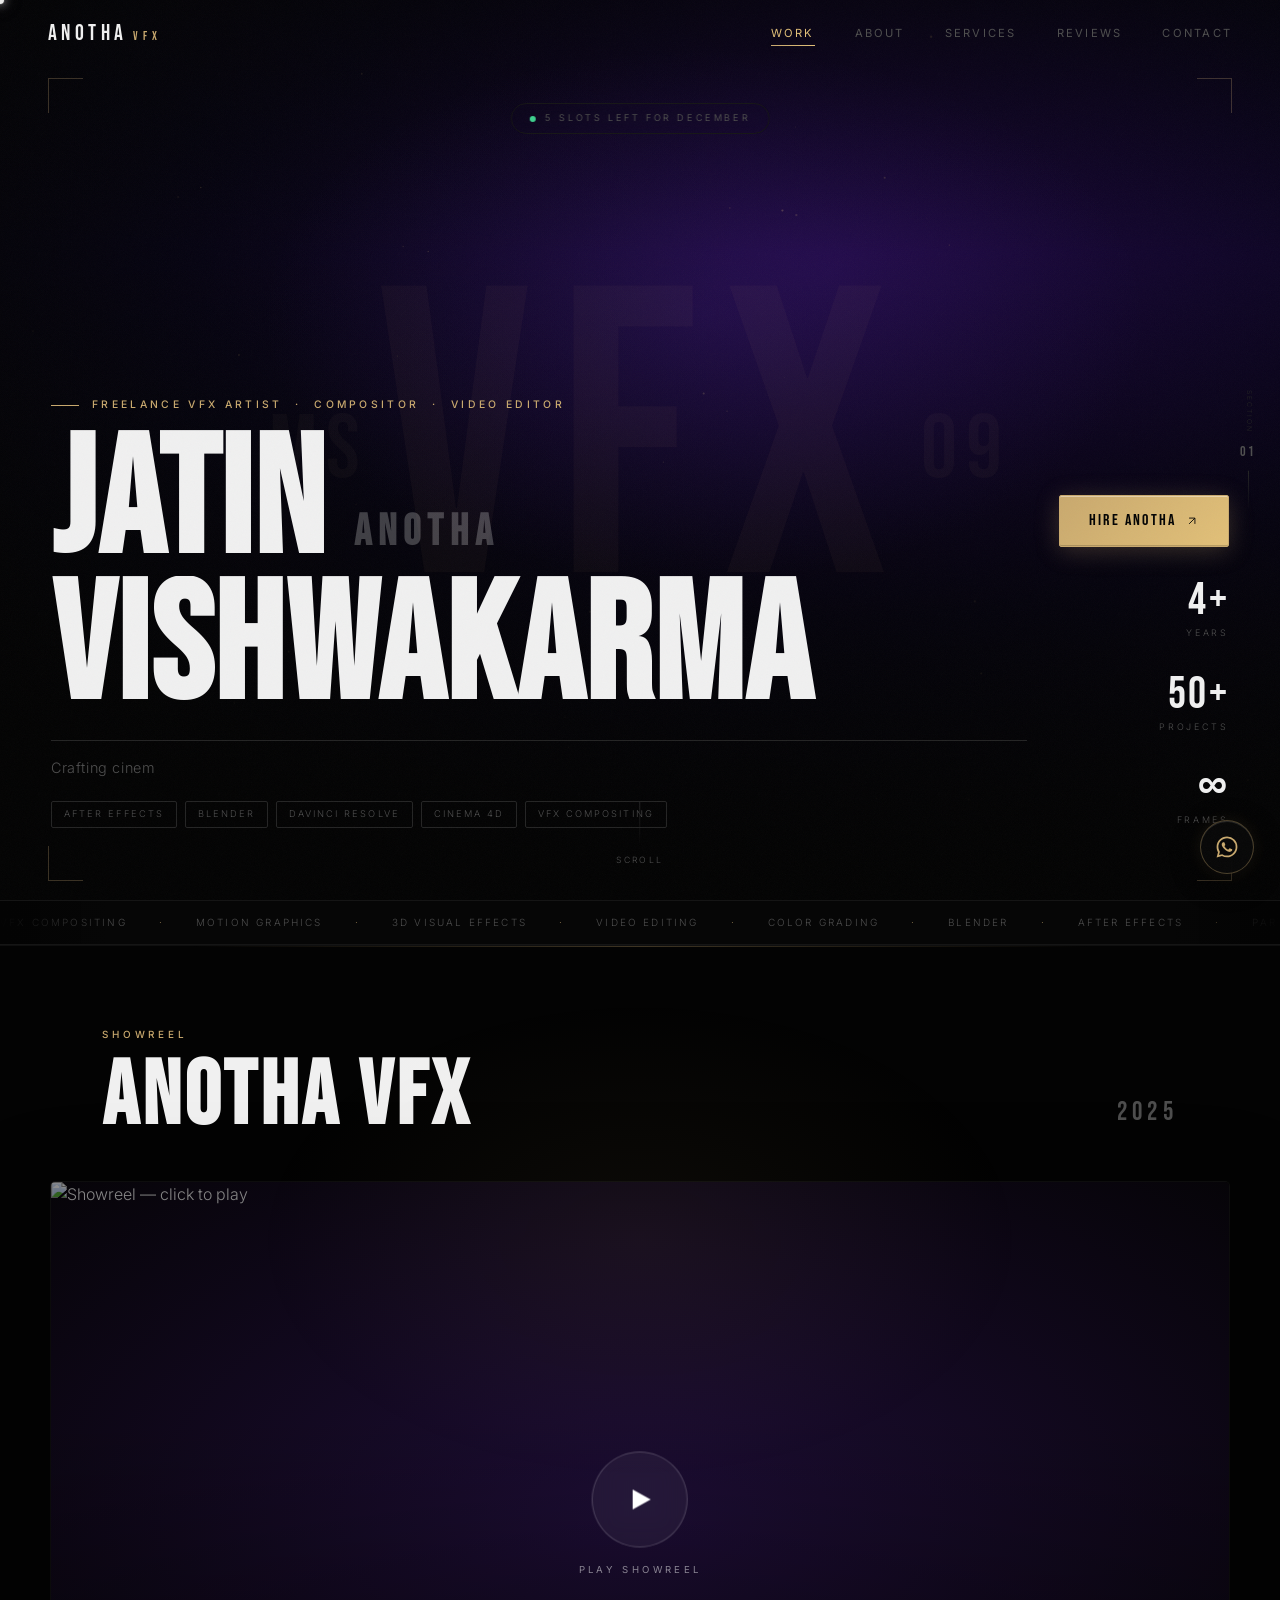
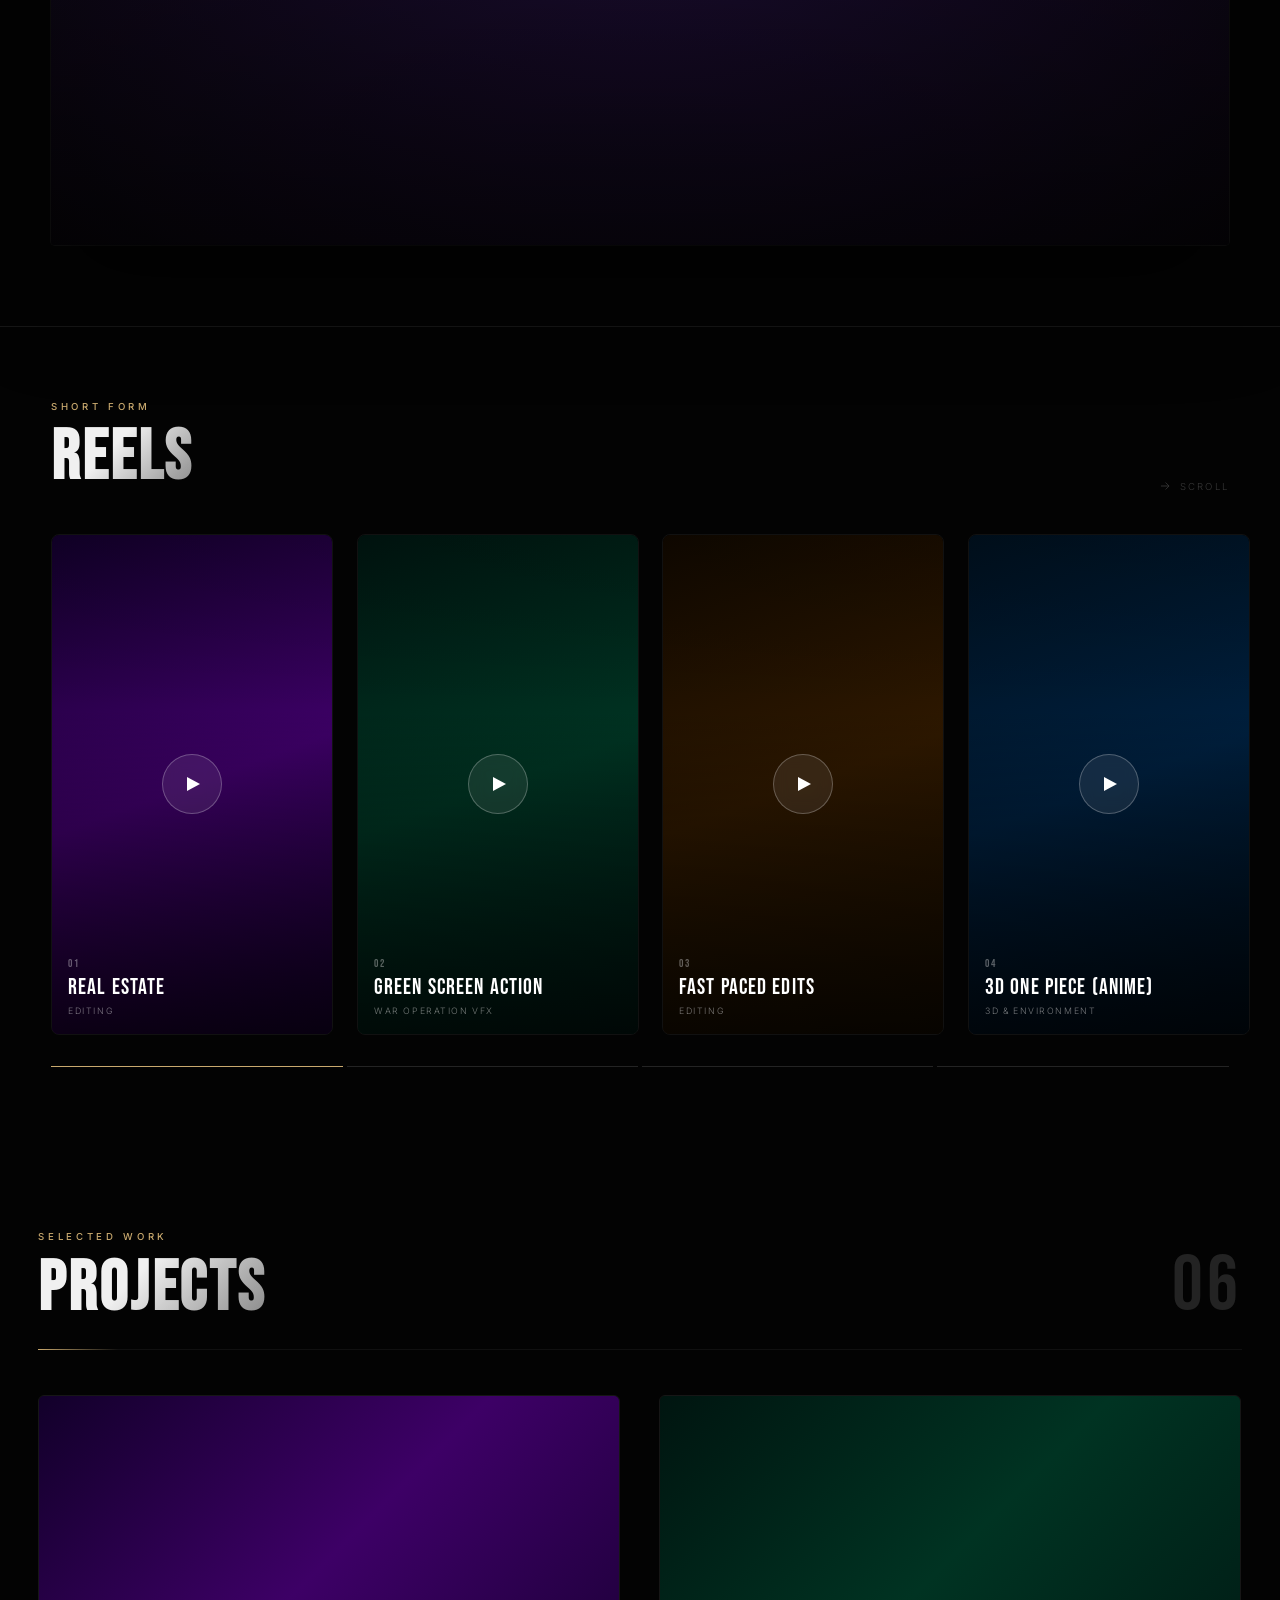
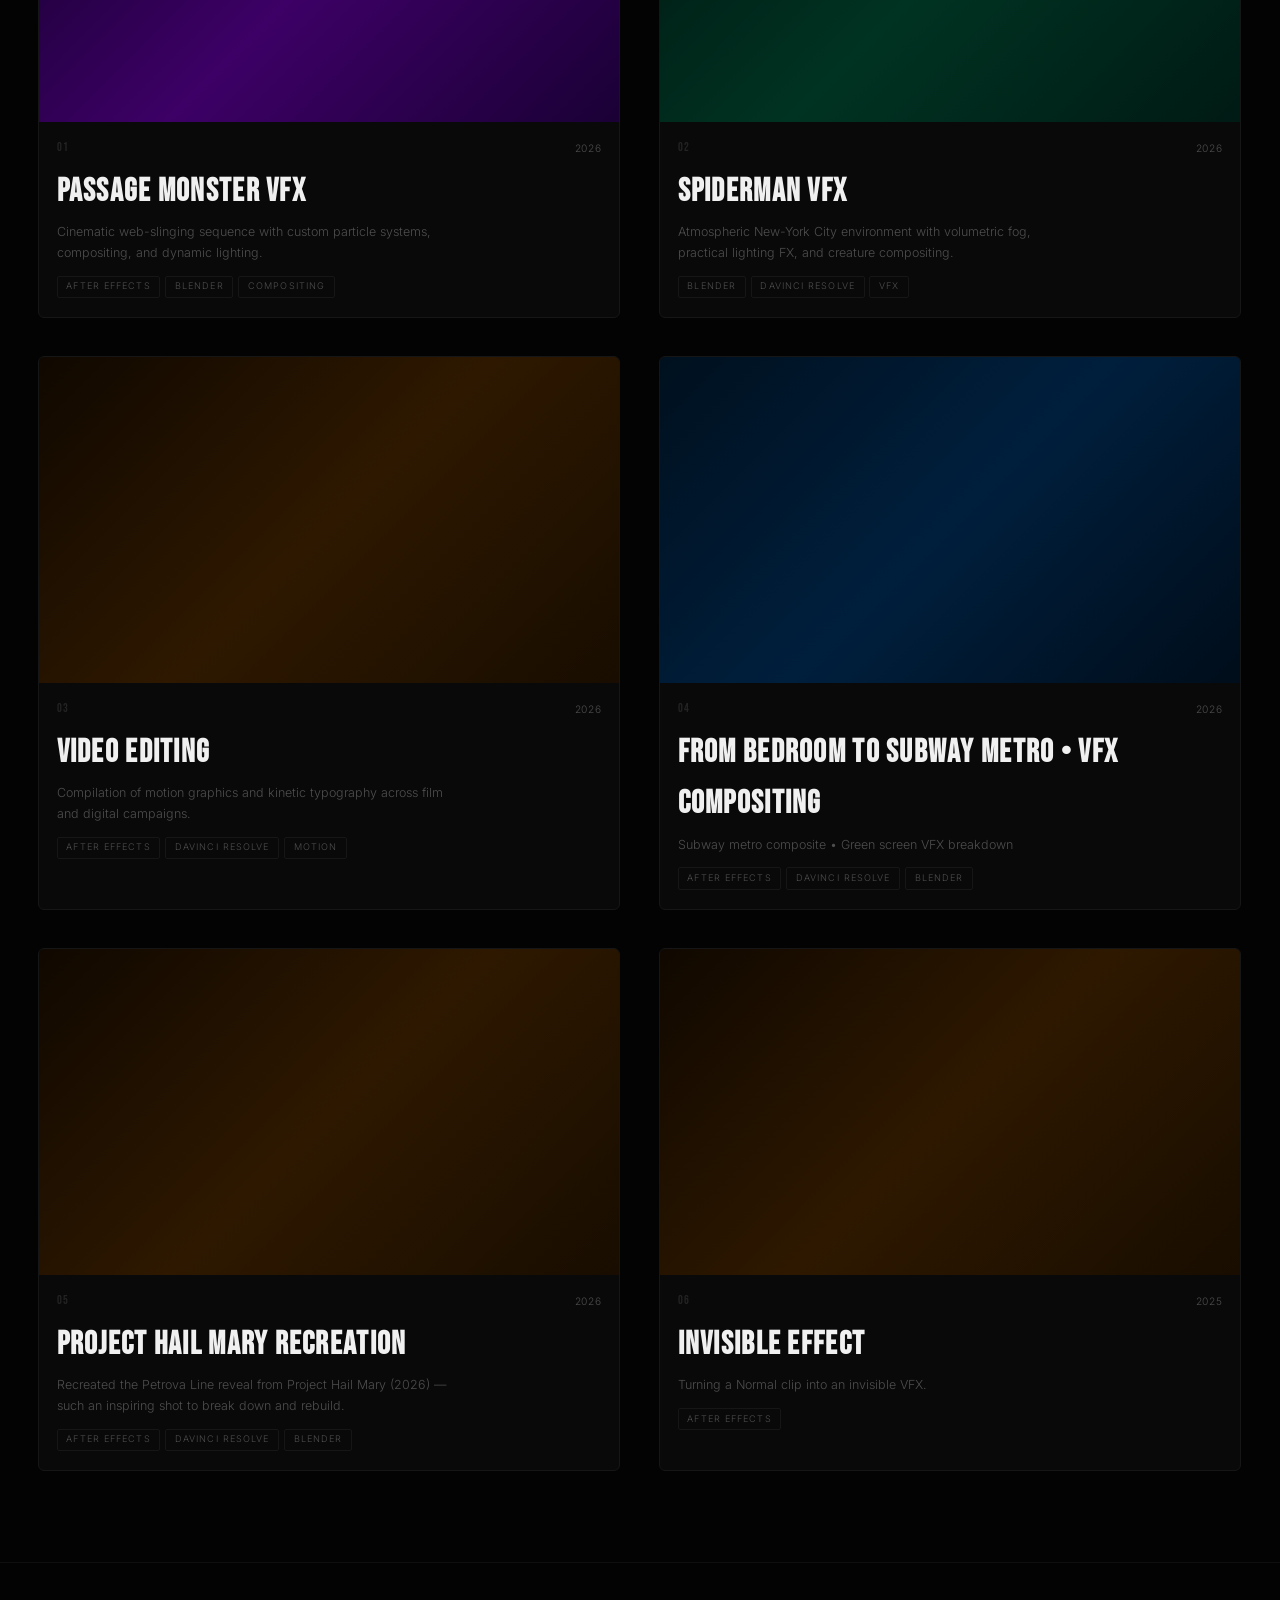
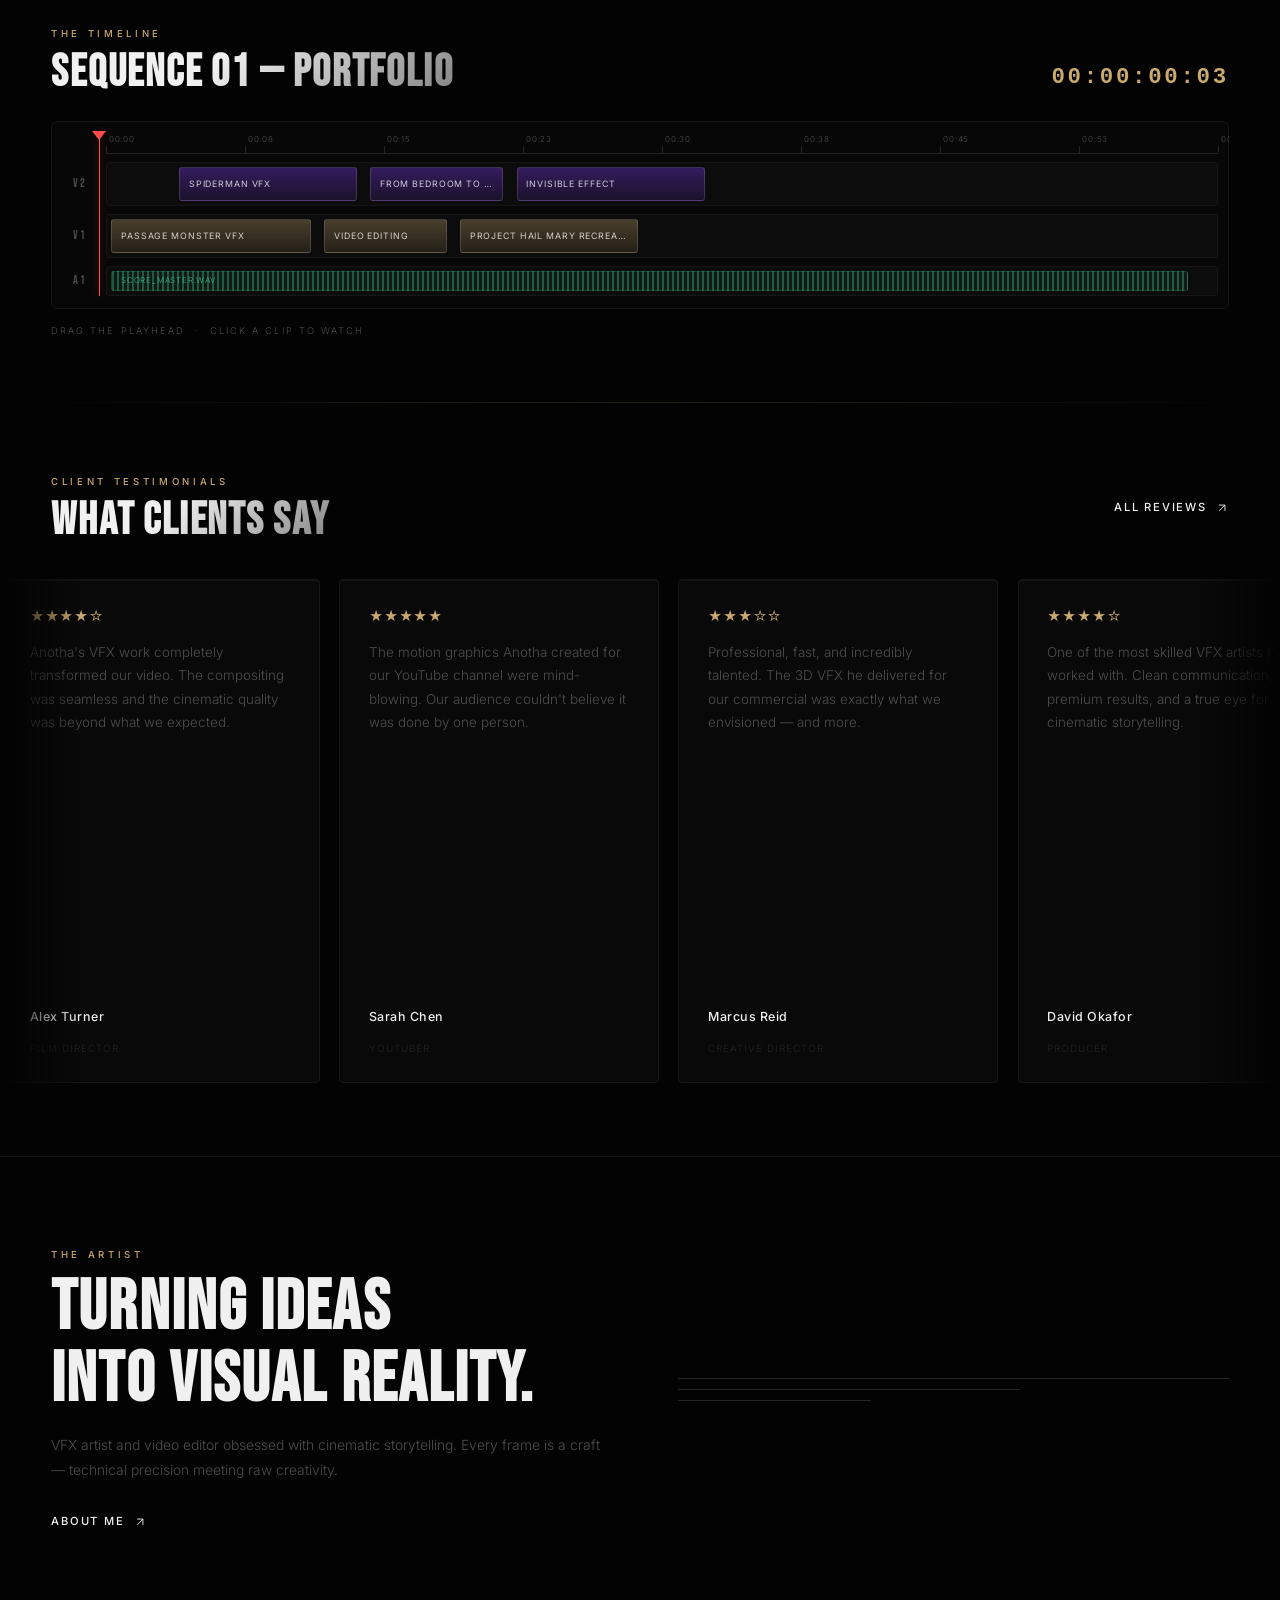
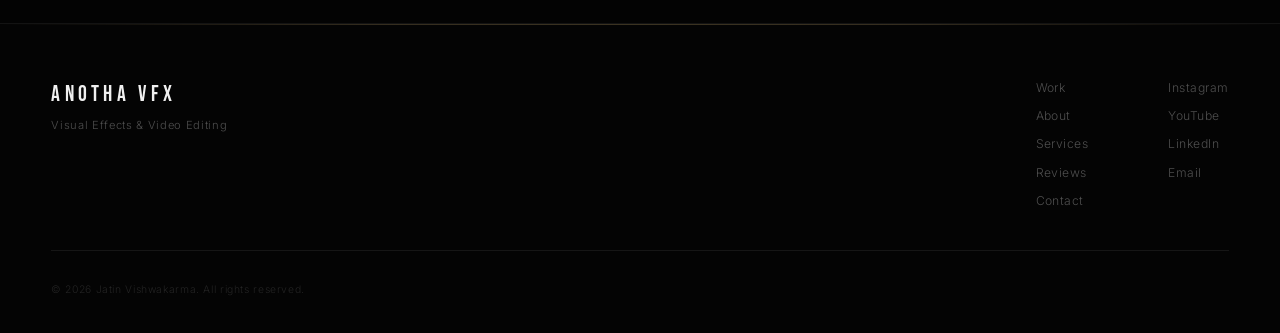
==== index.html @ 4b8f4389 "check" ====
<!DOCTYPE html>
<html lang="en">
<head>
  <meta charset="UTF-8">
  <meta name="viewport" content="width=device-width, initial-scale=1.0">
  <meta name="referrer" content="strict-origin-when-cross-origin">
  <title>Freelance VFX Artist & Compositor — Jatin Vishwakarma | Anotha VFX</title>
  <meta name="description" content="Freelance VFX artist & compositor crafting cinematic visuals, frame by frame.">
  <link rel="icon" href="assets/favicon.png" type="image/png">
  <link rel="shortcut icon" href="assets/favicon.png">
  <link rel="apple-touch-icon" href="assets/favicon.png">

  <!-- ── Open Graph (WhatsApp, Discord, Facebook, LinkedIn) ── -->
  <meta property="og:type"        content="website">
  <meta property="og:site_name"   content="Anotha VFX">
  <meta property="og:title"       content="Freelance VFX Artist & Compositor — Jatin Vishwakarma | Anotha VFX">
  <meta property="og:description" content="Freelance VFX artist & compositor crafting cinematic visuals, frame by frame.">
  <meta property="og:image"            content="https://anotha-vfx.github.io/anotha-vfx/assets/anothavfx.jpeg">
  <meta property="og:image:secure_url" content="https://anotha-vfx.github.io/anotha-vfx/assets/anothavfx.jpeg">
  <meta property="og:image:type"       content="image/jpeg">
  <meta property="og:image:width"      content="1500">
  <meta property="og:image:height"     content="788">
  <meta property="og:image:alt"        content="Anotha VFX — Jatin Vishwakarma">
  <meta property="og:url"              content="https://anothavfx.com/">
  <link rel="canonical" href="https://anothavfx.com/">

  <!-- ── Twitter / X Card ── -->
  <meta name="twitter:card"        content="summary_large_image">
  <meta name="twitter:title"       content="Freelance VFX Artist & Compositor — Jatin Vishwakarma | Anotha VFX">
  <meta name="twitter:description" content="Freelance VFX artist & compositor crafting cinematic visuals, frame by frame.">
  <meta name="twitter:image"       content="https://anotha-vfx.github.io/anotha-vfx/assets/anothavfx.jpeg">
  <link rel="preconnect" href="https://fonts.googleapis.com">
  <link rel="preconnect" href="https://fonts.gstatic.com" crossorigin>
  <link href="https://fonts.googleapis.com/css2?family=Bebas+Neue&family=Inter:wght@300;400;500&display=swap" rel="stylesheet">
  <link rel="stylesheet" href="css/style.css?v=3">
  <!-- content.js only used for showreel embed logic -->
  <script src="js/content.js?v=3"></script>
  <!-- Schema markup -->
  <script type="application/ld+json">
  {
    "@context": "https://schema.org",
    "@type": "Person",
    "name": "Jatin Vishwakarma",
    "url": "https://anothavfx.com",
    "image": "https://anothavfx.com/assets/JATIN.png",
    "jobTitle": "Freelance VFX Artist & Compositor",
    "description": "Freelance VFX artist & compositor crafting cinematic visuals, frame by frame.",
    "knowsAbout": ["Visual Effects", "VFX Compositing", "Motion Graphics", "3D Rendering", "Video Editing", "After Effects", "Blender", "DaVinci Resolve", "Cinema 4D"],
    "sameAs": ["https://instagram.com/anotha.fw.vfx", "https://www.youtube.com/@anothavfx", "https://www.linkedin.com/in/jatin-vishwakarma-bbb30a3b5/"],
    "hasOfferCatalog": {
      "@type": "OfferCatalog",
      "name": "VFX & Video Editing Services",
      "itemListElement": [
        { "@type": "Offer", "itemOffered": { "@type": "Service", "name": "VFX Compositing" } },
        { "@type": "Offer", "itemOffered": { "@type": "Service", "name": "Motion Graphics" } },
        { "@type": "Offer", "itemOffered": { "@type": "Service", "name": "3D Visual Effects" } },
        { "@type": "Offer", "itemOffered": { "@type": "Service", "name": "Color Grading" } },
        { "@type": "Offer", "itemOffered": { "@type": "Service", "name": "Video Editing" } }
      ]
    }
  }
  </script>
  <!-- Google Analytics -->
  <script async src="https://www.googletagmanager.com/gtag/js?id=G-99MKQSMXY5"></script>
  <script>
    window.dataLayer = window.dataLayer || [];
    function gtag(){dataLayer.push(arguments);}
    gtag('js', new Date());
    gtag('config', 'G-99MKQSMXY5');
  </script>
</head>
<body>

  <!-- LOADER — film slate -->
  <div class="loader" id="loader">
    <div class="slate">
      <div class="slate-stick"></div>
      <div class="slate-board">
        <span class="loader-text">ANOTHA<span class="loader-accent">VFX</span></span>
        <div class="slate-meta">
          <span>SCENE 01</span><span>TAKE 05</span><span>ROLL A</span>
        </div>
      </div>
    </div>
    <div class="loader-bar"></div>
  </div>

  <!-- CURSOR -->
  <div class="cursor" id="cursor"></div>
  <div class="cursor-ring" id="cursorRing"></div>

  <!-- ══════════════════════════════════════════
       NAV
  ══════════════════════════════════════════ -->
  <nav class="nav" id="nav">
    <a href="index.html" class="nav-logo">
      <span class="logo-name">ANOTHA</span><span class="logo-sub">VFX</span>
    </a>
    <div class="nav-links">
      <a href="index.html"   class="nav-link active">Work</a>
      <a href="about/"    class="nav-link">About</a>
      <a href="services/" class="nav-link">Services</a>
      <a href="reviews/"  class="nav-link">Reviews</a>
      <a href="contact/"  class="nav-link">Contact</a>
    </div>
    <button class="nav-toggle" id="navToggle" aria-label="Menu">
      <span></span><span></span>
    </button>
  </nav>

  <div class="mobile-menu" id="mobileMenu">
    <nav class="mobile-nav">
      <a href="index.html"   class="mobile-link active">
        <span class="mob-num">01</span>Work
        <svg class="mob-arrow" width="18" height="18" viewBox="0 0 24 24" fill="none" stroke="currentColor" stroke-width="1.5"><path d="M7 17L17 7M17 7H7M17 7V17"/></svg>
      </a>
      <a href="about/"    class="mobile-link">
        <span class="mob-num">02</span>About
        <svg class="mob-arrow" width="18" height="18" viewBox="0 0 24 24" fill="none" stroke="currentColor" stroke-width="1.5"><path d="M7 17L17 7M17 7H7M17 7V17"/></svg>
      </a>
      <a href="services/" class="mobile-link">
        <span class="mob-num">03</span>Services
        <svg class="mob-arrow" width="18" height="18" viewBox="0 0 24 24" fill="none" stroke="currentColor" stroke-width="1.5"><path d="M7 17L17 7M17 7H7M17 7V17"/></svg>
      </a>
      <a href="reviews/"  class="mobile-link">
        <span class="mob-num">04</span>Reviews
        <svg class="mob-arrow" width="18" height="18" viewBox="0 0 24 24" fill="none" stroke="currentColor" stroke-width="1.5"><path d="M7 17L17 7M17 7H7M17 7V17"/></svg>
      </a>
      <a href="contact/"  class="mobile-link">
        <span class="mob-num">05</span>Contact
        <svg class="mob-arrow" width="18" height="18" viewBox="0 0 24 24" fill="none" stroke="currentColor" stroke-width="1.5"><path d="M7 17L17 7M17 7H7M17 7V17"/></svg>
      </a>
    </nav>
    <div class="mobile-menu-footer">
      <div class="mob-avail">
        <span class="mob-avail-dot"></span>Available for projects
      </div>
      <div class="mob-social">
        <a href="https://instagram.com/anotha.fw.vfx" target="_blank" rel="noopener noreferrer">IG</a>
        <a href="https://www.youtube.com/@anothavfx" target="_blank" rel="noopener noreferrer">YT</a>
        <a href="https://www.linkedin.com/in/jatin-vishwakarma-bbb30a3b5/" target="_blank" rel="noopener noreferrer">LI</a>
        <a href="https://mail.google.com/mail/?view=cm&to=anotha.vfx@gmail.com" target="_blank" rel="noopener noreferrer">Email</a>
      </div>
    </div>
  </div>

  <!-- ══════════════════════════════════════════
       HERO  — full-screen video background
  ══════════════════════════════════════════ -->
  <section class="hero" id="hero">

    <div class="hero-media">
      <!-- Drop your showreel at assets/showreel.mp4 to replace this dark bg -->
      <video class="hero-video" autoplay muted loop playsinline
             poster="assets/showreel-poster.jpg">
        <source src="assets/showreel.mp4" type="video/mp4">
      </video>
      <div class="hero-overlay"></div>
    </div>

    <!-- Cinematic frame corners -->
    <div class="hero-frame" aria-hidden="true">
      <span></span><span></span><span></span><span></span>
    </div>

    <!-- Giant ambient watermark — fills upper void, barely visible -->
    <div class="hero-ambient" aria-hidden="true"><span class="hero-ambient-sub">MS</span>VFX<span class="hero-ambient-sub">09</span></div>

    <!-- Floating availability badge -->
    <div class="hero-avail">
      <span class="hero-avail-dot"></span>
      Available for new projects
    </div>

    <div class="hero-content" id="heroContent">
      <div class="hero-left">

        <!-- Role badge -->
        <div class="hero-role">Freelance VFX Artist &nbsp;·&nbsp; Compositor &nbsp;·&nbsp; Video Editor</div>

        <!-- Name — edit brand.firstName / brand.lastName in content.js -->
        <h1 class="hero-title">
          <span class="hero-name-wrap"><span class="hero-name" style="--i:0">JATIN <span class="hero-name-alias">anotha</span></span></span>
          <span class="hero-name-wrap"><span class="hero-name" style="--i:1">VISHWAKARMA</span></span>
        </h1>

        <div class="hero-divider"></div>
        <p class="hero-tagline">Crafting cinematic worlds, frame by frame.</p>

        <!-- Skill chips — edit freely -->
        <div class="hero-chips">
          <span class="hero-chip">After Effects</span>
          <span class="hero-chip">Blender</span>
          <span class="hero-chip">DaVinci Resolve</span>
          <span class="hero-chip">Cinema 4D</span>
          <span class="hero-chip">VFX Compositing</span>
        </div>

      </div>

      <!-- Stats + CTA -->
      <div class="hero-right">

        <!-- CTA button — sits at top of right column, in line with name -->
        <a href="contact/" class="hero-cta-btn">
          Hire Anotha
          <svg width="14" height="14" viewBox="0 0 24 24" fill="none"
               stroke="currentColor" stroke-width="1.5">
            <path d="M7 17L17 7M17 7H7M17 7V17"/>
          </svg>
        </a>

        <div class="hero-stats">
          <div class="hero-stat">
            <div class="hero-stat-val" data-count="4" data-suffix="+">4+</div>
            <div class="hero-stat-label">Years</div>
          </div>
          <div class="hero-stat">
            <div class="hero-stat-val" data-count="50" data-suffix="+">50+</div>
            <div class="hero-stat-label">Projects</div>
          </div>
          <div class="hero-stat">
            <div class="hero-stat-val">∞</div>
            <div class="hero-stat-label">Frames</div>
          </div>
        </div>
      </div>
    </div>

    <div class="scroll-cue">
      <div class="scroll-cue-line"></div>
      <span class="scroll-cue-label">Scroll</span>
    </div>

  </section>

  <!-- ══════════════════════════════════════════
       TICKER
  ══════════════════════════════════════════ -->
  <div class="ticker-wrap" aria-hidden="true">
    <div class="ticker">
      <span>VFX Compositing</span><span class="sep">·</span>
      <span>Motion Graphics</span><span class="sep">·</span>
      <span>3D Visual Effects</span><span class="sep">·</span>
      <span>Video Editing</span><span class="sep">·</span>
      <span>Color Grading</span><span class="sep">·</span>
      <span>Blender</span><span class="sep">·</span>
      <span>After Effects</span><span class="sep">·</span>
      <span>Particle FX</span><span class="sep">·</span>
      <!-- duplicate for seamless infinite scroll -->
      <span>VFX Compositing</span><span class="sep">·</span>
      <span>Motion Graphics</span><span class="sep">·</span>
      <span>3D Visual Effects</span><span class="sep">·</span>
      <span>Video Editing</span><span class="sep">·</span>
      <span>Color Grading</span><span class="sep">·</span>
      <span>Blender</span><span class="sep">·</span>
      <span>After Effects</span><span class="sep">·</span>
      <span>Particle FX</span><span class="sep">·</span>
    </div>
  </div>

  <!-- ══════════════════════════════════════════
       SHOWREEL SECTION
  ══════════════════════════════════════════ -->
  <section class="showreel-section">

    <div class="showreel-header">
      <div>
        <span class="showreel-eyebrow">Showreel</span>
        <h2 class="showreel-title">ANOTHA VFX</h2>
      </div>
      <span class="showreel-year">2025</span>
    </div>

    <!--
      HOW TO ADD YOUR SHOWREEL:
      Open js/content.js and set one of these:
        showreel.vimeoId:   "123456789"   ← your Vimeo video ID
        showreel.youtubeId: "XXXXXXXXXXX" ← your YouTube video ID
        showreel.localFile: "assets/showreel.mp4"  ← local file
      The player below fills itself automatically from that setting.
    -->
    <div class="showreel-player" id="showreelPlayer">
      <img class="showreel-poster" src="assets/showreel-poster.jpg"
           alt="Showreel — click to play">
      <div class="showreel-no-poster"></div>
      <button class="play-btn" id="playBtn" aria-label="Play showreel">
        <div class="play-circle">
          <div class="play-icon"></div>
        </div>
        <span class="play-label">Play Showreel</span>
      </button>
    </div>

  </section>

  <!-- ══════════════════════════════════════════
       PORTRAIT REELS
       How to add a video:
         data-vimeo="123456789"   → Vimeo video ID
         data-youtube="XXXXXXXXX" → YouTube video ID
       Get the ID from the video URL (the number/letters at the end).
       Duplicate a .reel-card block to add more reels.
  ══════════════════════════════════════════ -->
  <section class="reels-section">

    <div class="reels-header">
      <div>
        <span class="section-label">Short Form</span>
        <h2 class="section-title">Reels</h2>
      </div>
      <span class="reels-hint">
        <svg width="14" height="14" viewBox="0 0 24 24" fill="none" stroke="currentColor" stroke-width="1.5">
          <path d="M5 12h14M13 6l6 6-6 6"/>
        </svg>
        Scroll
      </span>
    </div>

    <!-- Horizontal scroll track -->
    <div class="reels-track-wrap">
      <div class="reels-track" id="reelsTrack">

        <!-- REEL 01 — set data-vimeo or data-youtube to your video ID -->
        <div class="reel-card"
             data-vimeo="1190436345"
             data-youtube=""
             style="--reel-bg: linear-gradient(160deg,#12002a,#3d0066,#1a0035)">
          <div class="reel-bg"></div>
          <div class="reel-overlay"></div>
          <div class="reel-play-btn">
            <div class="reel-play-circle">
              <div class="reel-play-icon"></div>
            </div>
          </div>
          <div class="reel-info">
            <span class="reel-num">01</span>
            <span class="reel-title">Real Estate</span>
            <span class="reel-tag">Editing</span>
          </div>
        </div>

        <!-- REEL 02 -->
        <div class="reel-card"
             data-vimeo="1195672726"
             data-youtube=""
             style="--reel-bg: linear-gradient(160deg,#001510,#003322,#001a14)">
          <div class="reel-bg"></div>
          <div class="reel-overlay"></div>
          <div class="reel-play-btn">
            <div class="reel-play-circle">
              <div class="reel-play-icon"></div>
            </div>
          </div>
          <div class="reel-info">
            <span class="reel-num">02</span>
            <span class="reel-title">Green Screen Action</span>
            <span class="reel-tag">War Operation VFX</span>
          </div>
        </div>

        <!-- REEL 03 -->
        <div class="reel-card"
             data-vimeo="1192841105"
             data-youtube=""
             style="--reel-bg: linear-gradient(160deg,#100800,#2e1800,#180d00)">
          <div class="reel-bg"></div>
          <div class="reel-overlay"></div>
          <div class="reel-play-btn">
            <div class="reel-play-circle">
              <div class="reel-play-icon"></div>
            </div>
          </div>
          <div class="reel-info">
            <span class="reel-num">03</span>
            <span class="reel-title">Fast Paced Edits</span>
            <span class="reel-tag">Editing</span>
          </div>
        </div>

        <!-- REEL 04 -->
        <div class="reel-card"
             data-vimeo="1192841961"
             data-youtube=""
             style="--reel-bg: linear-gradient(160deg,#00101e,#001f3d,#000d1a)">
          <div class="reel-bg"></div>
          <div class="reel-overlay"></div>
          <div class="reel-play-btn">
            <div class="reel-play-circle">
              <div class="reel-play-icon"></div>
            </div>
          </div>
          <div class="reel-info">
            <span class="reel-num">04</span>
            <span class="reel-title">3D One Piece (Anime)</span>
            <span class="reel-tag">3D &amp; Environment</span>
          </div>
        </div>
        

        <!-- ─────────────────────────────────────────────────────
             ADD MORE REELS: copy any .reel-card block above,
             change the title/tag/gradient/data-vimeo or data-youtube
        ───────────────────────────────────────────────────── -->

      </div>
    </div>

    <!-- Scroll progress pips — auto-generated from card count, no manual editing needed -->
    <div class="reels-scroll-bar" id="reelsPipBar"></div>

  </section>

  <!-- ══════════════════════════════════════════
       WORK — PROJECT GRID
       To add / remove projects edit this section
       OR update the projects array in content.js
       (see SETUP.md for instructions)
  ══════════════════════════════════════════ -->
  <section class="work" id="work">

    <div class="section-header">
      <div>
        <span class="section-label">Selected Work</span>
        <h2 class="section-title">Projects</h2>
      </div>
      <span class="section-count">04</span>
    </div>

    <!--
      HOW TO ADD LANDSCAPE VIDEOS TO PROJECT CARDS:

      Each <article> has two data attributes:
        data-vimeo="123456789"    ← Vimeo video ID (get from vimeo.com/123456789)
        data-youtube="XXXXXXXXX"  ← OR YouTube video ID (from youtube.com/watch?v=XXXXXXXXX)

      When a visitor clicks the card, a full-screen lightbox opens
      and plays the video at 16:9 landscape ratio. Leave both blank
      if you don't have a video for that project yet.

      HOVER PREVIEW (optional, plays silently on mouse-over):
        Put a short 5-10 second clip in assets/previews/
        Then uncomment the <video> block inside that card.
    -->
    <div class="projects-grid">

      <!-- PROJECT 01 ─────────────────────────────── -->
      <article class="project-card"
               data-vimeo="1190417066"
               data-youtube="">
        <div class="project-link">
          <div class="project-media">
            <div class="project-bg"
                 style="background:linear-gradient(135deg,#12002a 0%,#3d0066 50%,#1a0035 100%)"></div>
            <!-- HOVER PREVIEW — uncomment after adding the file:
            <video class="project-video" muted loop preload="none">
              <source src="assets/previews/spiderman.mp4" type="video/mp4">
            </video> -->
            <div class="project-cat">VFX Compositing</div>
            <div class="project-media-overlay">
              <div class="project-arrow">
                <svg width="14" height="14" viewBox="0 0 24 24" fill="none"
                     stroke="currentColor" stroke-width="1.5">
                  <path d="M7 17L17 7M17 7H7M17 7V17"/>
                </svg>
              </div>
            </div>
          </div>
          <div class="project-info">
            <div class="project-meta">
              <span class="project-num">01</span>
              <span class="project-year">2026</span>
            </div>
            <h3 class="project-title">Passage Monster VFX</h3>
            <p class="project-desc">Cinematic web-slinging sequence with custom particle systems, compositing, and dynamic lighting.</p>
            <div class="project-tags">
              <span class="tag">After Effects</span>
              <span class="tag">Blender</span>
              <span class="tag">Compositing</span>
            </div>
          </div>
        </div>
      </article>

      <!-- PROJECT 02 ─────────────────────────────── -->
      <article class="project-card"
               data-vimeo="1204691670"
               data-youtube="">
        <div class="project-link">
          <div class="project-media">
            <div class="project-bg"
                 style="background:linear-gradient(135deg,#001510 0%,#003322 50%,#001a14 100%)"></div>
            <!-- HOVER PREVIEW — uncomment after adding the file:
            <video class="project-video" muted loop preload="none">
              <source src="assets/previews/horror.mp4" type="video/mp4">
            </video> -->
            <div class="project-cat">Atmospheric VFX</div>
            <div class="project-media-overlay">
              <div class="project-arrow">
                <svg width="14" height="14" viewBox="0 0 24 24" fill="none"
                     stroke="currentColor" stroke-width="1.5">
                  <path d="M7 17L17 7M17 7H7M17 7V17"/>
                </svg>
              </div>
            </div>
          </div>
          <div class="project-info">
            <div class="project-meta">
              <span class="project-num">02</span>
              <span class="project-year">2026</span>
            </div>
            <h3 class="project-title">Spiderman VFX</h3>
            <p class="project-desc">Atmospheric New-York City environment with volumetric fog, practical lighting FX, and creature compositing.</p>
            <div class="project-tags">
              <span class="tag">Blender</span>
              <span class="tag">DaVinci Resolve</span>
              <span class="tag">VFX</span>
            </div>
          </div>
        </div>
      </article>

      <!-- PROJECT 03 ─────────────────────────────── -->
      <article class="project-card"
               data-vimeo="1190423583"
               data-youtube="">
        <div class="project-link">
          <div class="project-media">
            <div class="project-bg"
                 style="background:linear-gradient(135deg,#100800 0%,#2e1800 50%,#180d00 100%)"></div>
            <!-- HOVER PREVIEW — uncomment after adding the file:
            <video class="project-video" muted loop preload="none">
              <source src="assets/previews/motion.mp4" type="video/mp4">
            </video> -->
            <div class="project-cat">Motion Graphics</div>
            <div class="project-media-overlay">
              <div class="project-arrow">
                <svg width="14" height="14" viewBox="0 0 24 24" fill="none"
                     stroke="currentColor" stroke-width="1.5">
                  <path d="M7 17L17 7M17 7H7M17 7V17"/>
                </svg>
              </div>
            </div>
          </div>
          <div class="project-info">
            <div class="project-meta">
              <span class="project-num">03</span>
              <span class="project-year">2026</span>
            </div>
            <h3 class="project-title">Video Editing</h3>
            <p class="project-desc">Compilation of motion graphics and kinetic typography across film and digital campaigns.</p>
            <div class="project-tags">
              <span class="tag">After Effects</span>
              <span class="tag">Davinci Resolve</span>
              <span class="tag">Motion</span>
            </div>
          </div>
        </div>
      </article>

      <!-- PROJECT 04 ─────────────────────────────── -->
      <article class="project-card"
               data-vimeo="1200580512"
               data-youtube="">
        <div class="project-link">
          <div class="project-media">
            <div class="project-bg"
                 style="background:linear-gradient(135deg,#00101e 0%,#001f3d 50%,#000d1a 100%)"></div>
            <!-- HOVER PREVIEW — uncomment after adding the file:
            <video class="project-video" muted loop preload="none">
              <source src="assets/previews/scifi.mp4" type="video/mp4">
            </video> -->
            <div class="project-cat">3D &amp; Environment</div>
            <div class="project-media-overlay">
              <div class="project-arrow">
                <svg width="14" height="14" viewBox="0 0 24 24" fill="none"
                     stroke="currentColor" stroke-width="1.5">
                  <path d="M7 17L17 7M17 7H7M17 7V17"/>
                </svg>
              </div>
            </div>
          </div>
          <div class="project-info">
            <div class="project-meta">
              <span class="project-num">04</span>
              <span class="project-year">2026</span>
            </div>
            <h3 class="project-title">From bedroom to Subway Metro • VFX compositing</h3>
            <p class="project-desc">Subway metro composite • Green screen VFX breakdown</p>
            <div class="project-tags">
              <span class="tag">After Effects</span>
              <span class="tag">Davinci Resolve</span>
              <span class="tag">Blender</span>
            </div>
          </div>
        </div>
      </article>

      <!-- PROJECT 05 ─────────────────────────────── -->
      <article class="project-card"
               data-vimeo="1192839854"
               data-youtube="">
        <div class="project-link">
          <div class="project-media">
            <div class="project-bg"
                 style="background:linear-gradient(135deg,#100800 0%,#2e1800 50%,#180d00 100%)"></div>
            <!-- HOVER PREVIEW — uncomment after adding the file:
            <video class="project-video" muted loop preload="none">
              <source src="assets/previews/motion.mp4" type="video/mp4">
            </video> -->
            <div class="project-cat">Motion Graphics</div>
            <div class="project-media-overlay">
              <div class="project-arrow">
                <svg width="14" height="14" viewBox="0 0 24 24" fill="none"
                     stroke="currentColor" stroke-width="1.5">
                  <path d="M7 17L17 7M17 7H7M17 7V17"/>
                </svg>
              </div>
            </div>
          </div>
          <div class="project-info">
            <div class="project-meta">
              <span class="project-num">05</span>
              <span class="project-year">2026</span>
            </div>
            <h3 class="project-title">Project Hail Mary Recreation</h3>
            <p class="project-desc">Recreated the Petrova Line reveal from Project Hail Mary (2026) — such an inspiring shot to break down and rebuild.</p>
            <div class="project-tags">
              <span class="tag">After Effects</span>
              <span class="tag">Davinci Resolve</span>
              <span class="tag">Blender</span>
            </div>
          </div>
        </div>
      </article>

      <!-- PROJECT 06 ─────────────────────────────── -->
      <article class="project-card"
               data-vimeo="1190425024"
               data-youtube="">
        <div class="project-link">
          <div class="project-media">
            <div class="project-bg"
                 style="background:linear-gradient(135deg,#100800 0%,#2e1800 50%,#180d00 100%)"></div>
            <!-- HOVER PREVIEW — uncomment after adding the file:
            <video class="project-video" muted loop preload="none">
              <source src="assets/previews/motion.mp4" type="video/mp4">
            </video> -->
            <div class="project-cat">Visual Effects</div>
            <div class="project-media-overlay">
              <div class="project-arrow">
                <svg width="14" height="14" viewBox="0 0 24 24" fill="none"
                     stroke="currentColor" stroke-width="1.5">
                  <path d="M7 17L17 7M17 7H7M17 7V17"/>
                </svg>
              </div>
            </div>
          </div>
          <div class="project-info">
            <div class="project-meta">
              <span class="project-num">06</span>
              <span class="project-year">2025</span>
            </div>
            <h3 class="project-title">Invisible Effect</h3>
            <p class="project-desc">Turning a Normal clip into an invisible VFX.</p>
            <div class="project-tags">
              <span class="tag">After Effects</span>
            </div>
          </div>
        </div>
      </article>

      <!-- PROJECT 07 ─────────────────────────────── -->
      <!---<article class="project-card"
               data-vimeo="1195674070"
               data-youtube="">
        <div class="project-link">
          <div class="project-media">
            <div class="project-bg"
                 style="background:linear-gradient(135deg,#00101e 0%,#001f3d 50%,#000d1a 100%)"></div>
            
            <div class="project-cat">3D &amp; Environment</div>
            <div class="project-media-overlay">
              <div class="project-arrow">
                <svg width="14" height="14" viewBox="0 0 24 24" fill="none"
                     stroke="currentColor" stroke-width="1.5">
                  <path d="M7 17L17 7M17 7H7M17 7V17"/>
                </svg>
              </div>
            </div>
          </div>
          <div class="project-info">
            <div class="project-meta">
              <span class="project-num">07</span>
              <span class="project-year">2026</span>
            </div>
            <h3 class="project-title">From bedroom to battlefield • VFX compositing</h3>
            <p class="project-desc">Tactical operator composite • Green screen VFX breakdown</p>
            <div class="project-tags">
              <span class="tag">After Effects</span>
              <span class="tag">Davinci Resolve</span>
              <span class="tag">Blender</span>
            </div>
          </div>
        </div>
      </article> -->


    </div><!-- /projects-grid -->
  </section>

  <!-- ══════════════════════════════════════════
       NLE TIMELINE — portfolio as an edit sequence
  ══════════════════════════════════════════ -->
  <section class="nle-section reveal">
    <div class="nle-header">
      <div>
        <span class="section-label">The Timeline</span>
        <h2 class="section-title" style="font-size:clamp(1.8rem,3.5vw,2.8rem)">Sequence 01 — Portfolio</h2>
      </div>
      <span class="nle-timecode" id="nleTimecode">00:00:00:00</span>
    </div>
    <div class="nle-wrap">
      <div class="nle" id="nle">
        <div class="nle-ruler" id="nleRuler"></div>
        <div class="nle-track" data-label="V2" id="nleV2"></div>
        <div class="nle-track" data-label="V1" id="nleV1"></div>
        <div class="nle-track nle-audio" data-label="A1" id="nleA1"></div>
        <div class="nle-playhead" id="nlePlayhead"><span class="nle-ph-cap"></span></div>
      </div>
    </div>
    <p class="nle-hint">Drag the playhead &nbsp;·&nbsp; Click a clip to watch</p>
  </section>



  <!-- ══════════════════════════════════════════
       REVIEWS MARQUEE
  ══════════════════════════════════════════ -->
  <section class="reviews-marquee-section">
    <div class="reviews-marquee-header">
      <div>
        <span class="section-label">Client Testimonials</span>
        <h2 class="section-title" style="font-size:clamp(1.8rem,3.5vw,2.8rem)">What Clients Say</h2>
      </div>
      <a href="reviews/" class="btn-text" style="flex-shrink:0">
        All Reviews
        <svg width="14" height="14" viewBox="0 0 24 24" fill="none" stroke="currentColor" stroke-width="1.5"><path d="M7 17L17 7M17 7H7M17 7V17"/></svg>
      </a>
    </div>
    <div class="reviews-marquee-wrap">
      <div class="reviews-marquee-track" id="reviewsMarqueeTrack">
        <!-- Injected from reviews/data.js -->
      </div>
    </div>
  </section>

  <!-- ══════════════════════════════════════════
       ABOUT TEASER
  ══════════════════════════════════════════ -->
  <section class="about-teaser">
    <div>
      <span class="at-label">The Artist</span>
      <h2 class="at-title">Turning ideas<br>into visual reality.</h2>
      <p class="at-text">
        VFX artist and video editor obsessed with cinematic storytelling.
        Every frame is a craft — technical precision meeting raw creativity.
      </p>
      <a href="about/" class="btn-text">
        About Me
        <svg width="14" height="14" viewBox="0 0 24 24" fill="none"
             stroke="currentColor" stroke-width="1.5">
          <path d="M7 17L17 7M17 7H7M17 7V17"/>
        </svg>
      </a>
    </div>
    <div class="at-right">
      <div class="at-lines">
        <div class="at-line"></div>
        <div class="at-line"></div>
        <div class="at-line"></div>
      </div>
    </div>
  </section>

  <!-- ══════════════════════════════════════════
       FOOTER
  ══════════════════════════════════════════ -->
  <footer class="footer">
    <div class="footer-top">
      <div class="footer-brand">
        <span class="footer-name">ANOTHA VFX</span>
        <p class="footer-tagline">Visual Effects &amp; Video Editing</p>
      </div>
      <nav class="footer-nav">
        <a href="index.html">Work</a>
        <a href="about/">About</a>
        <a href="services/">Services</a>
        <a href="reviews/">Reviews</a>
        <a href="contact/">Contact</a>
      </nav>
      <div class="footer-social">
        <a href="https://instagram.com/anotha.fw.vfx" target="_blank" rel="noopener noreferrer">Instagram</a>
        <a href="https://www.youtube.com/@anothavfx" target="_blank" rel="noopener noreferrer">YouTube</a>
        <a href="https://www.linkedin.com/in/jatin-vishwakarma-bbb30a3b5/" target="_blank" rel="noopener noreferrer">LinkedIn</a>
        <a href="https://mail.google.com/mail/?view=cm&to=anotha.vfx@gmail.com" target="_blank" rel="noopener noreferrer">Email</a>
      </div>
    </div>
    <div class="footer-bottom">
      <span>&copy; 2026 Jatin Vishwakarma. All rights reserved.</span>
    </div>
  </footer>

  <!-- ══════════════════════════════════════════
       PROJECT VIDEO LIGHTBOX
       Opened automatically when you click a project
       card that has data-vimeo or data-youtube set.
  ══════════════════════════════════════════ -->
  <div class="lightbox" id="projectLightbox" role="dialog" aria-modal="true" aria-label="Project video">
    <button class="lightbox-close" id="lightboxClose" aria-label="Close">
      <svg width="18" height="18" viewBox="0 0 24 24" fill="none"
           stroke="currentColor" stroke-width="1.5">
        <path d="M18 6L6 18M6 6l12 12"/>
      </svg>
    </button>
    <div class="lightbox-backdrop" id="lightboxBackdrop"></div>
    <div class="lightbox-stage">
      <div class="lightbox-player" id="lightboxPlayer"></div>
    </div>
  </div>

  <!-- Vimeo Player SDK — needed for custom controls -->
  <script src="https://player.vimeo.com/api/player.js"></script>
  <!-- Reviews data — must load before main.js uses REVIEWS -->
  <script src="reviews/data.js"></script>
  <script src="js/main.js?v=3"></script>

  <script>
    // Build homepage reviews marquee and animate via Web Animations API
    // (CSS animations inside overflow:hidden are unreliable on Safari/iOS)
    (function () {
      var track = document.getElementById('reviewsMarqueeTrack');
      if (!track || typeof REVIEWS === 'undefined' || !REVIEWS.length) return;

      // esc() neutralises any HTML pasted into data.js review fields
      function esc(s) {
        return String(s).replace(/[&<>"']/g, function(c) {
          return { '&':'&amp;', '<':'&lt;', '>':'&gt;', '"':'&quot;', "'":'&#39;' }[c];
        });
      }

      // Double the cards for a seamless infinite loop
      track.innerHTML = [...REVIEWS, ...REVIEWS].map(function(r) {
        var stars = Math.max(0, Math.min(5, r.stars | 0));
        return '<div class="reviews-marquee-card">' +
          '<div class="rmc-stars">' + '★'.repeat(stars) + '☆'.repeat(5 - stars) + '</div>' +
          '<p class="rmc-text">' + esc(r.text) + '</p>' +
          '<div class="rmc-author">' + esc(r.name) + '</div>' +
          '<div class="rmc-role">' + esc(r.role) + '</div>' +
          '</div>';
      }).join('');

      // Wait one frame so the browser has measured the rendered widths
      requestAnimationFrame(function() {
        var half = track.scrollWidth / 2;   // pixel width of one full set
        if (!half) return;
        var dur  = window.innerWidth <= 600 ? 28000 : 38000; // ms

        var anim = track.animate(
          [{ transform: 'translateX(0px)' },
           { transform: 'translateX(-' + half + 'px)' }],
          { duration: dur, iterations: Infinity, easing: 'linear' }
        );

        // Pause on hover only for real pointer (mouse/trackpad) devices
        if (window.matchMedia('(hover: hover) and (pointer: fine)').matches) {
          track.addEventListener('mouseenter', function() { anim.pause(); });
          track.addEventListener('mouseleave', function() { anim.play();  });
        }
      });
    })();
  </script>

  <!-- WhatsApp direct chat -->
  <a class="wa-btn" href="https://wa.me/918989417415" target="_blank" rel="noopener noreferrer" aria-label="Chat on WhatsApp">
    <svg viewBox="0 0 32 32" width="26" height="26" fill="currentColor" aria-hidden="true"><path d="M16.004 3.2c-7.06 0-12.8 5.74-12.8 12.8 0 2.26.59 4.46 1.72 6.4L3.2 28.8l6.58-1.68a12.74 12.74 0 0 0 6.22 1.62h.01c7.06 0 12.79-5.74 12.79-12.8 0-3.42-1.33-6.63-3.75-9.05a12.72 12.72 0 0 0-9.05-3.69zm0 23.36h-.01a10.6 10.6 0 0 1-5.4-1.48l-.39-.23-4.02 1.03 1.07-3.92-.25-.4a10.55 10.55 0 0 1-1.63-5.66c0-5.87 4.78-10.64 10.65-10.64 2.84 0 5.51 1.11 7.52 3.12a10.57 10.57 0 0 1 3.11 7.53c0 5.87-4.78 10.65-10.65 10.65zm5.84-7.97c-.32-.16-1.89-.93-2.19-1.04-.29-.11-.5-.16-.72.16-.21.32-.82 1.04-1.01 1.25-.18.21-.37.24-.69.08-.32-.16-1.35-.5-2.57-1.59-.95-.85-1.59-1.9-1.78-2.22-.19-.32-.02-.49.14-.65.14-.14.32-.37.48-.56.16-.19.21-.32.32-.53.11-.21.05-.4-.03-.56-.08-.16-.72-1.73-.98-2.37-.26-.62-.52-.54-.72-.55h-.61c-.21 0-.56.08-.85.4-.29.32-1.12 1.09-1.12 2.66 0 1.57 1.14 3.08 1.3 3.29.16.21 2.25 3.44 5.45 4.82.76.33 1.36.53 1.82.67.77.24 1.46.21 2.01.13.61-.09 1.89-.77 2.16-1.52.27-.75.27-1.39.19-1.52-.08-.13-.29-.21-.61-.37z"/></svg>
  </a>

  <script src="js/nle.js?v=3"></script>
</body>
</html>
---- css/style.css ----
/* ================================================================
   ANOTHA VFX — style.css
   ================================================================ */

/* ── TOKENS ────────────────────────────────────────────────────── */
:root {
  --bg:          #030303;
  --surface:     #090909;
  --surface-2:   #0e0e0e;
  --border:      #161616;
  --border-2:    #242424;
  --text:        #f0f0f0;
  --text-muted:  #4e4e4e;
  --text-dim:    #232323;
  --gold:        #c9a96e;
  --gold-bright: #e2c078;
  --gold-glow:   rgba(201,169,110,.18);
  --purple-glow: rgba(110,60,220,.1);
  --nav-h:       68px;
  --ease:        cubic-bezier(.25,.46,.45,.94);
  --ease-out:    cubic-bezier(.16,1,.3,1);
  --ease-expo:   cubic-bezier(.87,0,.13,1);
  --ease-spring: cubic-bezier(.34,1.56,.64,1);
}

/* ── RESET ─────────────────────────────────────────────────────── */
*, *::before, *::after { margin: 0; padding: 0; box-sizing: border-box; }
html { scroll-behavior: smooth; overflow-x: hidden; }
body {
  background: var(--bg);
  color: var(--text);
  font-family: 'Inter', sans-serif;
  font-weight: 300;
  line-height: 1.6;
  overflow-x: hidden;
  -webkit-font-smoothing: antialiased;
}
img, video { display: block; max-width: 100%; }
a { color: inherit; text-decoration: none; }
button { cursor: pointer; border: none; background: none; font-family: inherit; }

/* Subtle dot-grid background texture */
body::before {
  content: '';
  position: fixed; inset: 0;
  pointer-events: none;
  z-index: 0;
  opacity: 1;
  background-image: radial-gradient(circle, rgba(255,255,255,.028) 1px, transparent 1px);
  background-size: 32px 32px;
}
/* Film grain */
body::after {
  content: '';
  position: fixed; inset: 0;
  pointer-events: none;
  z-index: 9000;
  opacity: .032;
  background-image: url("data:image/svg+xml,%3Csvg xmlns='http://www.w3.org/2000/svg' width='300' height='300'%3E%3Cfilter id='n'%3E%3CfeTurbulence type='fractalNoise' baseFrequency='.75' numOctaves='4' stitchTiles='stitch'/%3E%3C/filter%3E%3Crect width='300' height='300' filter='url(%23n)'/%3E%3C/svg%3E");
  background-size: 180px;
}

/* ── LOADER ────────────────────────────────────────────────────── */
.loader {
  position: fixed; inset: 0;
  background: var(--bg);
  z-index: 9999;
  display: flex; align-items: center; justify-content: center;
  flex-direction: column; gap: 1.5rem;
  transition: opacity .8s var(--ease-expo), visibility .8s;
}
.loader-text {
  font-family: 'Bebas Neue', sans-serif;
  font-size: clamp(2rem, 6vw, 4rem);
  letter-spacing: .45em;
  overflow: hidden;
  animation: loaderSlide .8s .1s var(--ease-out) both;
}
.loader-accent { color: var(--gold); margin-left: .15em; }
.loader-bar {
  width: 180px; height: 1px;
  background: var(--border-2);
  position: relative; overflow: hidden;
}
.loader-bar::after {
  content: '';
  position: absolute; inset-block: 0; left: 0;
  width: 0; background: var(--gold);
  animation: loaderFill 1.3s .3s var(--ease) forwards;
}
@keyframes loaderSlide {
  from { opacity: 0; transform: translateY(30px); }
  to   { opacity: 1; transform: none; }
}
@keyframes loaderFill { to { width: 100%; } }

/* ── CUSTOM CURSOR ─────────────────────────────────────────────── */
@media (pointer: fine) {
  * { cursor: none !important; }

  .cursor {
    position: fixed;
    width: 8px; height: 8px;
    background: var(--text);
    border-radius: 50%;
    pointer-events: none;
    z-index: 9998;
    transform: translate(-50%, -50%);
    /* no transition on transform — JS controls it directly for stretch */
    transition: background .2s, box-shadow .2s;
    mix-blend-mode: difference;
    box-shadow:
      0 0 0 1px rgba(255,255,255,.12),
      0 0 8px 2px rgba(255,255,255,.35),
      0 0 22px 4px rgba(255,255,255,.1);
    will-change: transform, left, top;
  }
  .cursor-ring {
    position: fixed;
    width: 36px; height: 36px;
    border: 1px solid rgba(255,255,255,.35);
    border-radius: 50%;
    pointer-events: none;
    z-index: 9997;
    transform: translate(-50%, -50%);
    transition: width .3s var(--ease-out), height .3s var(--ease-out), border-color .3s;
    box-shadow: 0 0 8px 1px rgba(255,255,255,.08);
    will-change: left, top;
  }
  .cursor.big {
    background: var(--gold);
    box-shadow: 0 0 10px 3px rgba(201,169,110,.6), 0 0 20px 6px rgba(201,169,110,.2);
  }
  .cursor-ring.big { width: 54px; height: 54px; border-color: rgba(201,169,110,.45); box-shadow: 0 0 12px 2px rgba(201,169,110,.15); }

  /* Trail dots */
  .cursor-trail {
    position: fixed;
    border-radius: 50%;
    pointer-events: none;
    z-index: 9996;
    transform: translate(-50%, -50%);
    background: var(--text);
    mix-blend-mode: difference;
    will-change: left, top;
  }

  /* Click ripple */
  @keyframes cursorRipple {
    0%   { transform: translate(-50%,-50%) scale(.4); opacity: .55; }
    100% { transform: translate(-50%,-50%) scale(3.2); opacity: 0;   }
  }
  .cursor-ripple {
    position: fixed;
    width: 36px; height: 36px;
    border: 1px solid rgba(255,255,255,.7);
    border-radius: 50%;
    pointer-events: none;
    z-index: 9995;
    mix-blend-mode: difference;
    animation: cursorRipple .55s cubic-bezier(.2,.8,.2,1) forwards;
  }
}

/* ── NAVIGATION ────────────────────────────────────────────────── */
.nav {
  position: fixed; top: 0; left: 0; right: 0;
  height: var(--nav-h);
  z-index: 500;
  display: flex; align-items: center; justify-content: space-between;
  padding: 0 clamp(1.5rem, 4vw, 3rem);
  transition: background .5s var(--ease), border-color .5s;
  border-bottom: 1px solid transparent;
}
.nav.scrolled {
  background: rgba(3,3,3,.88);
  backdrop-filter: blur(28px) saturate(1.4);
  -webkit-backdrop-filter: blur(28px) saturate(1.4);
  border-bottom-color: rgba(255,255,255,.055);
  box-shadow: 0 1px 40px rgba(0,0,0,.5);
}
.nav-logo { display: flex; align-items: baseline; gap: .3rem; }
.logo-name {
  font-family: 'Bebas Neue', sans-serif;
  font-size: 1.4rem; letter-spacing: .2em;
  transition: color .3s;
}
.logo-sub {
  font-family: 'Bebas Neue', sans-serif;
  font-size: .78rem; letter-spacing: .4em; color: var(--gold);
}
.nav-logo:hover .logo-name { color: var(--gold); }
.nav-links { display: flex; gap: 2.5rem; }
.nav-link {
  font-size: .7rem; font-weight: 400;
  letter-spacing: .2em; text-transform: uppercase;
  color: var(--text-muted);
  position: relative; transition: color .3s;
}
.nav-link::after {
  content: '';
  position: absolute; bottom: -4px; left: 0;
  height: 1px; width: 0;
  background: linear-gradient(90deg, var(--gold), var(--gold-bright));
  transition: width .4s var(--ease-out);
  box-shadow: 0 0 8px var(--gold-glow);
}
.nav-link:hover, .nav-link.active { color: var(--text); }
.nav-link.active { color: var(--gold-bright); }
.nav-link.active::after, .nav-link:hover::after { width: 100%; }

.nav-toggle { display: none; flex-direction: column; gap: 6px; padding: 6px; }
.nav-toggle span {
  display: block; width: 22px; height: 1px;
  background: var(--text);
  transition: transform .35s var(--ease), opacity .35s;
}
.nav-toggle.open span:first-child { transform: translateY(7px) rotate(45deg); }
.nav-toggle.open span:last-child  { transform: translateY(-7px) rotate(-45deg); }

.mobile-menu {
  position: fixed; inset: 0;
  background: var(--bg);
  z-index: 499;
  display: flex; flex-direction: column;
  padding: calc(var(--nav-h) + 2.5rem) clamp(1.5rem, 6vw, 2.5rem) 2.5rem;
  opacity: 0; visibility: hidden;
  transition: opacity .45s var(--ease-expo), visibility .45s;
  overflow: hidden;
}
/* Ambient top glow */
.mobile-menu::before {
  content: '';
  position: absolute; top: 0; left: 0; right: 0; height: 55vh;
  background: radial-gradient(ellipse 130% 55% at 50% 0%, rgba(30,8,60,.55) 0%, transparent 100%);
  pointer-events: none; z-index: 0;
}
/* Giant background watermark */
.mobile-menu::after {
  content: 'VFX';
  position: absolute; bottom: -1.5rem; right: -1rem;
  font-family: 'Bebas Neue', sans-serif;
  font-size: clamp(9rem, 46vw, 16rem);
  letter-spacing: .04em;
  color: rgba(201,169,110,.038);
  pointer-events: none; user-select: none; z-index: 0;
  line-height: 1;
}

.mobile-menu.open { opacity: 1; visibility: visible; }

/* Nav links group */
.mobile-nav {
  flex: 1;
  display: flex; flex-direction: column; justify-content: center;
  position: relative; z-index: 1;
}

/* Individual link row */
.mobile-link {
  display: flex; align-items: baseline; gap: .9rem;
  padding: 1rem 0;
  border-bottom: 1px solid rgba(255,255,255,.055);
  font-family: 'Bebas Neue', sans-serif;
  font-size: clamp(2.6rem, 14vw, 4.8rem);
  letter-spacing: .04em; color: var(--text-muted);
  opacity: 0; transform: translateY(28px);
  transition: color .3s, padding-left .35s var(--ease-out),
              opacity .55s var(--ease-out), transform .55s var(--ease-out);
}
.mobile-link:first-child { border-top: 1px solid rgba(255,255,255,.055); }
.mobile-link:active  { color: var(--text); }
.mobile-link.active  { color: var(--gold-bright); }

/* Stagger in when open — one delay per link */
.mobile-menu.open .mobile-link             { opacity: 1; transform: none; }
.mobile-menu.open .mobile-link:nth-child(1) { transition-delay: .06s; }
.mobile-menu.open .mobile-link:nth-child(2) { transition-delay: .12s; }
.mobile-menu.open .mobile-link:nth-child(3) { transition-delay: .18s; }
.mobile-menu.open .mobile-link:nth-child(4) { transition-delay: .24s; }
.mobile-menu.open .mobile-link:nth-child(5) { transition-delay: .30s; }

/* Link number badge */
.mob-num {
  font-family: 'Bebas Neue', sans-serif;
  font-size: .7rem; letter-spacing: .22em;
  color: rgba(201,169,110,.45);
  flex-shrink: 0; align-self: flex-start;
  padding-top: .55rem;
  transition: color .3s;
}
.mobile-link.active .mob-num { color: var(--gold); }

/* Arrow icon — appears on active */
.mob-arrow {
  margin-left: auto;
  color: var(--gold);
  opacity: 0; transform: translate(-6px, 6px);
  transition: opacity .3s, transform .4s var(--ease-spring);
  align-self: center;
  flex-shrink: 0;
}
.mobile-link.active .mob-arrow { opacity: 1; transform: none; }

/* Bottom footer bar */
.mobile-menu-footer {
  position: relative; z-index: 1;
  display: flex; align-items: center; justify-content: space-between;
  padding-top: 1.6rem;
  opacity: 0; transform: translateY(12px);
  transition: opacity .5s .32s var(--ease-out), transform .5s .32s var(--ease-out);
}
.mobile-menu.open .mobile-menu-footer { opacity: 1; transform: none; }

.mob-avail {
  display: flex; align-items: center; gap: .5rem;
  font-size: .56rem; letter-spacing: .22em; text-transform: uppercase;
  color: var(--text-muted);
}
.mob-avail-dot {
  width: 6px; height: 6px; border-radius: 50%;
  background: #3ecf8e;
  box-shadow: 0 0 7px rgba(62,207,142,.5);
  animation: availPulse 2.6s ease-in-out infinite;
  flex-shrink: 0;
}
.mob-social { display: flex; gap: 1.4rem; }
.mob-social a {
  font-size: .58rem; letter-spacing: .15em; text-transform: uppercase;
  color: var(--text-muted); transition: color .3s;
}
.mob-social a:hover, .mob-social a:active { color: var(--gold); }

/* ── SCROLL REVEAL ─────────────────────────────────────────────── */
/*
  Elements are VISIBLE by default.
  When JS adds .js-loaded to <html>, they become hidden
  and are revealed by IntersectionObserver adding .vis.
  This means: no JS = always visible. JS = animated reveal.
*/
.js-loaded .reveal,
.js-loaded .project-card,
.js-loaded .section-header,
.js-loaded .about-teaser,
.js-loaded .about-bio,
.js-loaded .skills-block,
.js-loaded .about-cta,
.js-loaded .contact-info-col,
.js-loaded .contact-form-col,
.js-loaded .showreel-header,
.js-loaded .showreel-player {
  opacity: 0;
  transform: translateY(40px) scale(.98);
  transition: opacity .9s var(--ease-out), transform .9s var(--ease-out);
  transition-delay: var(--delay, 0s);
}

.js-loaded .reveal.vis,
.js-loaded .project-card.vis,
.js-loaded .section-header.vis,
.js-loaded .about-teaser.vis,
.js-loaded .about-bio.vis,
.js-loaded .skills-block.vis,
.js-loaded .about-cta.vis,
.js-loaded .contact-info-col.vis,
.js-loaded .contact-form-col.vis,
.js-loaded .showreel-header.vis,
.js-loaded .showreel-player.vis {
  opacity: 1;
  transform: translateY(0) scale(1);
}

/* Project cards stagger */
.js-loaded .project-card:nth-child(2) { --delay: .1s; }
.js-loaded .project-card:nth-child(3) { --delay: .2s; }
.js-loaded .project-card:nth-child(4) { --delay: .3s; }

/* ══════════════════════════════════════════════════════════════
   HERO
══════════════════════════════════════════════════════════════ */
.hero {
  position: relative;
  width: 100%; height: 100svh; min-height: 600px;
  overflow: hidden;
  display: flex; flex-direction: column; justify-content: flex-end;
}

.hero-media {
  position: absolute; inset: 0;
  background:
    radial-gradient(ellipse 90% 70% at 65% 30%, #1d0840 0%, #08041a 55%, var(--bg) 100%);
}
/* Animated ambient glow orb */
.hero-media::after {
  content: '';
  position: absolute;
  width: 70vw; height: 60vh;
  top: 5%; left: 20%;
  background: radial-gradient(ellipse, rgba(110,60,220,.13) 0%, transparent 70%);
  animation: orbDrift 14s ease-in-out infinite alternate;
  pointer-events: none;
}
@keyframes orbDrift {
  from { transform: translate(0, 0) scale(1); }
  to   { transform: translate(5%, 8%) scale(1.12); }
}
.hero-video {
  position: absolute; inset: 0;
  width: 100%; height: 100%;
  object-fit: cover;
  filter: brightness(.38) saturate(.7);
}
.hero-overlay {
  position: absolute; inset: 0;
  background:
    linear-gradient(180deg,
      rgba(3,3,3,.55)  0%,
      transparent      28%,
      rgba(3,3,3,.65)  72%,
      var(--bg)        100%),
    linear-gradient(90deg, rgba(3,3,3,.5) 0%, transparent 58%);
}

/* Content grid */
.hero-content {
  position: relative; z-index: 2;
  display: grid; grid-template-columns: 1fr auto;
  align-items: flex-end; gap: 2rem;
  padding: 0 clamp(1.5rem, 4vw, 3.5rem) clamp(3.5rem, 8vh, 6rem);
  will-change: transform, opacity;
}

/* Role badge */
.hero-role {
  display: inline-flex; align-items: center; gap: .8rem;
  font-size: .65rem; font-weight: 500;
  letter-spacing: .32em; text-transform: uppercase;
  color: var(--gold);
  margin-bottom: 1rem;
  opacity: 0; clip-path: inset(0 100% 0 0);
  animation: wipeIn .9s 1.4s var(--ease-out) forwards;
}
.hero-role::before {
  content: ''; display: block;
  width: 28px; height: 1px; background: var(--gold);
}

/* Name */
.hero-title { display: flex; flex-direction: column; max-width: 100%; }
.hero-name-wrap { overflow: hidden; }
.hero-name {
  display: block;
  font-family: 'Bebas Neue', sans-serif;
  font-size: clamp(5.5rem, 13vw, 12rem);
  line-height: .88; letter-spacing: .01em;
  opacity: 0; transform: translateY(110%);
  animation: nameIn 1s calc(1.5s + var(--i, 0) * .12s) var(--ease-expo) forwards;
}
/* "anotha" suffix — same Bebas Neue as the main name, smaller + dimmed */
.hero-name-alias {
  font-family: 'Bebas Neue', sans-serif;
  font-size: 0.26em;
  color: rgba(240,240,240,.25);
  letter-spacing: .16em;
  text-transform: uppercase;
  vertical-align: 0.18em;
}

.hero-divider {
  width: 0; height: 1px; background: var(--border-2);
  margin: 1.1rem 0 .9rem;
  animation: growLine .8s 1.9s var(--ease-out) forwards;
}
.hero-tagline {
  font-size: clamp(.8rem, 1.3vw, .9rem);
  font-weight: 300; color: var(--text-muted);
  letter-spacing: .04em;
  opacity: 0; transform: translateY(10px);
  animation: fadeUp .7s 2.1s var(--ease-out) forwards;
}

/* Stats + CTA */
.hero-right {
  display: flex; flex-direction: column; gap: 2rem; align-items: flex-end;
  justify-content: space-between;
  opacity: 0;
  animation: fadeIn .8s 2.2s var(--ease-out) forwards;
}
.hero-stats {
  display: flex; flex-direction: column;
  gap: 2rem; align-items: flex-end;
}
.hero-stat { text-align: right; }
.hero-stat-val {
  font-family: 'Bebas Neue', sans-serif;
  font-size: clamp(2rem, 3.5vw, 3rem);
  letter-spacing: .05em; line-height: 1;
}
.hero-stat-label {
  font-size: .56rem; letter-spacing: .3em; text-transform: uppercase;
  color: var(--text-muted); margin-top: .15rem;
}

/* Scroll cue */
.scroll-cue {
  position: absolute; bottom: 2rem; left: 50%;
  transform: translateX(-50%);
  z-index: 2;
  display: flex; flex-direction: column; align-items: center; gap: .5rem;
  opacity: 0;
  animation: fadeIn .8s 2.6s forwards;
}
.scroll-cue-line {
  width: 1px; height: 44px;
  background: linear-gradient(to bottom, var(--border-2), transparent);
  animation: cueAnim 2s 2.6s ease-in-out infinite;
}
.scroll-cue-label {
  font-size: .54rem; letter-spacing: .28em; text-transform: uppercase;
  color: var(--text-muted);
}

/* Giant ambient watermark — centred, barely visible */
.hero-ambient {
  position: absolute;
  top: 50%; left: 50%;
  transform: translate(-50%, -50%);
  font-family: 'Bebas Neue', sans-serif;
  font-size: clamp(12rem, 32vw, 28rem);
  letter-spacing: .06em;
  color: rgba(196,164,114,.045);
  pointer-events: none; user-select: none;
  white-space: nowrap; line-height: 1;
  z-index: 1;
  display: flex; align-items: center; gap: .02em;
}
.hero-ambient-sub {
  font-size: .22em;
  letter-spacing: .1em;
  color: rgba(196,164,114,.045);
}

/* Floating availability badge */
.hero-avail {
  position: absolute;
  top: calc(var(--nav-h) + 2.2rem);
  left: 50%; transform: translateX(-50%);
  z-index: 2;
  display: inline-flex; align-items: center; gap: .55rem;
  font-size: .58rem; font-weight: 400;
  letter-spacing: .28em; text-transform: uppercase;
  color: var(--text-muted);
  border: 1px solid var(--border);
  padding: .45rem 1.15rem;
  border-radius: 100px;
  white-space: nowrap;
  backdrop-filter: blur(6px);
  -webkit-backdrop-filter: blur(6px);
  opacity: 0;
  animation: fadeIn .7s 1.7s var(--ease-out) forwards;
}
.hero-avail-dot {
  width: 6px; height: 6px;
  border-radius: 50%;
  background: #3ecf8e;
  flex-shrink: 0;
  box-shadow: 0 0 0 0 rgba(62,207,142,.5);
  animation: availPulse 2.6s 2.8s infinite;
}
@keyframes availPulse {
  0%   { box-shadow: 0 0 0 0   rgba(62,207,142,.5); }
  70%  { box-shadow: 0 0 0 9px rgba(62,207,142, 0); }
  100% { box-shadow: 0 0 0 0   rgba(62,207,142, 0); }
}

/* Film-frame corner brackets */
.hero-frame {
  position: absolute;
  inset: calc(var(--nav-h) + 0.6rem) clamp(1.5rem, 4vw, 3rem) 1.2rem clamp(1.5rem, 4vw, 3rem);
  z-index: 1; pointer-events: none;
  opacity: 0;
  animation: fadeIn .8s 2.4s var(--ease-out) forwards;
}
.hero-frame span {
  position: absolute;
  width: 2.2rem; height: 2.2rem;
  border-color: rgba(196,164,114,.28);
  border-style: solid;
}
.hero-frame span:nth-child(1) { top: 0;    left: 0;  border-width: 1px 0 0 1px; }
.hero-frame span:nth-child(2) { top: 0;    right: 0; border-width: 1px 1px 0 0; }
.hero-frame span:nth-child(3) { bottom: 0; left: 0;  border-width: 0 0 1px 1px; }
.hero-frame span:nth-child(4) { bottom: 0; right: 0; border-width: 0 1px 1px 0; }

/* Skill chips row */
.hero-chips {
  display: flex; flex-wrap: wrap; gap: .5rem;
  margin-top: 1.4rem;
  opacity: 0;
  animation: fadeUp .7s 2.35s var(--ease-out) forwards;
}
.hero-chip {
  font-size: .58rem; letter-spacing: .22em; text-transform: uppercase;
  color: var(--text-muted);
  border: 1px solid var(--border-2);
  padding: .3rem .75rem; border-radius: 2px;
  transition: color .3s, border-color .3s, box-shadow .3s;
  cursor: default;
}
.hero-chip:hover {
  color: var(--gold);
  border-color: rgba(201,169,110,.3);
  box-shadow: 0 0 12px var(--gold-glow);
}

/* ── Hire Anotha CTA button ── */
.hero-cta-btn {
  display: inline-flex; align-items: center; gap: .55rem;
  padding: .75rem 1.8rem;
  font-family: 'Bebas Neue', sans-serif;
  font-size: 1rem; letter-spacing: .14em;
  color: var(--bg);
  background: linear-gradient(135deg, var(--gold), var(--gold-bright));
  border: 1px solid var(--gold);
  border-radius: 2px;
  text-transform: uppercase;
  white-space: nowrap;
  position: relative; overflow: hidden;
  box-shadow: 0 4px 24px rgba(201,169,110,.25);
  transition: background .3s, color .3s, transform .25s var(--ease-spring), box-shadow .3s;
}
.hero-cta-btn::before {
  content: '';
  position: absolute; inset: 0;
  background: linear-gradient(105deg, transparent 40%, rgba(255,255,255,.18) 50%, transparent 60%);
  transform: translateX(-100%);
  transition: transform .55s var(--ease-out);
}
.hero-cta-btn:hover::before { transform: translateX(150%); }
.hero-cta-btn svg {
  transition: transform .3s var(--ease-spring);
  flex-shrink: 0;
}
.hero-cta-btn:hover {
  background: transparent;
  color: var(--gold-bright);
  box-shadow: 0 0 32px rgba(201,169,110,.28), 0 0 60px rgba(201,169,110,.1);
  transform: translateY(-3px);
}
.hero-cta-btn:hover svg {
  transform: translate(3px, -3px);
}

/* Hero keyframes */
@keyframes wipeIn  { to { opacity: 1; clip-path: inset(0 0% 0 0); } }
@keyframes nameIn  { to { opacity: 1; transform: none; } }
@keyframes growLine{ to { width: 100%; } }
@keyframes fadeUp  { to { opacity: 1; transform: none; } }
@keyframes fadeIn  { to { opacity: 1; } }
@keyframes cueAnim {
  0%, 100% { opacity: .3; transform: scaleY(.85); }
  50%       { opacity: 1;  transform: scaleY(1); }
}

/* ── TICKER ────────────────────────────────────────────────────── */
.ticker-wrap {
  overflow: hidden;
  border-top: 1px solid rgba(255,255,255,.06);
  border-bottom: 1px solid rgba(255,255,255,.06);
  background: rgba(255,255,255,.014);
  position: relative;
}
.ticker-wrap::before,
.ticker-wrap::after {
  content: '';
  position: absolute; top: 0; bottom: 0; width: 120px;
  z-index: 2; pointer-events: none;
}
.ticker-wrap::before {
  left: 0;
  background: linear-gradient(90deg, var(--bg), transparent);
}
.ticker-wrap::after {
  right: 0;
  background: linear-gradient(-90deg, var(--bg), transparent);
}
.ticker {
  display: inline-flex; align-items: center;
  gap: 2rem; padding: .85rem 0;
  white-space: nowrap;
  animation: tickScroll 30s linear infinite;
}
.ticker:hover { animation-play-state: paused; }
.ticker span {
  font-size: .62rem; letter-spacing: .22em; text-transform: uppercase;
  color: var(--text-muted); flex-shrink: 0;
  transition: color .3s;
}
.ticker span:hover { color: var(--text); }
.ticker .sep { color: var(--gold); opacity: .7; }
@keyframes tickScroll {
  from { transform: translateX(0); }
  to   { transform: translateX(-50%); }
}

/* ══════════════════════════════════════════════════════════════
   SHOWREEL SECTION
══════════════════════════════════════════════════════════════ */
.showreel-section {
  padding: clamp(4rem, 9vh, 7rem) clamp(1.5rem, 4vw, 3.5rem);
  position: relative;
  border-top: 1px solid rgba(255,255,255,.05);
}
.showreel-section::before {
  content: '';
  position: absolute; top: 0; left: 50%;
  transform: translateX(-50%);
  width: min(900px, 90%); height: 1px;
  background: linear-gradient(90deg, transparent, var(--gold), transparent);
  opacity: .3;
}
.showreel-section::after {
  content: '';
  position: absolute; top: 30%; left: 50%;
  transform: translate(-50%, -50%);
  width: 800px; height: 500px;
  background: radial-gradient(ellipse, rgba(201,169,110,.06) 0%, transparent 68%);
  pointer-events: none;
}
.showreel-header {
  display: flex; align-items: flex-end; justify-content: space-between;
  padding: 0 clamp(1.5rem, 4vw, 3.5rem);
  margin-bottom: 2.5rem;
}
.showreel-eyebrow {
  display: block;
  font-size: .62rem; font-weight: 500;
  letter-spacing: .38em; text-transform: uppercase;
  color: var(--gold); margin-bottom: .6rem;
}
.showreel-title {
  font-family: 'Bebas Neue', sans-serif;
  font-size: clamp(3rem, 7vw, 6rem);
  letter-spacing: .04em; line-height: 1;
}
.showreel-year {
  font-family: 'Bebas Neue', sans-serif;
  font-size: clamp(1rem, 2vw, 1.6rem);
  letter-spacing: .2em; color: var(--text-muted);
  padding-bottom: .5rem;
}

/* Player */
.showreel-player {
  position: relative;
  aspect-ratio: 16 / 9;
  width: 100%;
  max-height: 78vh;
  margin: 0 auto;
  background: #000;
  overflow: hidden;
  cursor: pointer;
  border-radius: 4px;
  box-shadow: 0 40px 100px rgba(0,0,0,.6), 0 0 0 1px rgba(255,255,255,.05);
  transition: box-shadow .5s var(--ease);
}
.showreel-player:hover {
  box-shadow: 0 40px 100px rgba(0,0,0,.7), 0 0 0 1px rgba(201,169,110,.2),
              0 0 60px rgba(201,169,110,.06);
}
.showreel-poster {
  position: absolute; inset: 0;
  width: 100%; height: 100%;
  object-fit: cover;
  filter: brightness(.55);
  z-index: 1;
  transition: transform .9s var(--ease), filter .6s;
}
.showreel-no-poster {
  position: absolute; inset: 0;
  background: radial-gradient(ellipse at center, #1d0d35 0%, #060408 100%);
  z-index: 0;
}
.showreel-player:hover .showreel-poster {
  transform: scale(1.04); filter: brightness(.38);
}
.showreel-player::after {
  content: '';
  position: absolute; inset: 0;
  background: linear-gradient(to bottom, transparent 35%, rgba(0,0,0,.5) 100%);
  pointer-events: none; z-index: 2;
}

/* Play button */
.play-btn {
  position: absolute; top: 50%; left: 50%;
  transform: translate(-50%, -50%);
  z-index: 5;
  display: flex; flex-direction: column; align-items: center; gap: 1rem;
  transition: opacity .3s;
  background: none; border: none; padding: 0;
}
.play-circle {
  width: clamp(68px, 8vw, 96px);
  height: clamp(68px, 8vw, 96px);
  border-radius: 50%;
  border: 1px solid rgba(255,255,255,.2);
  display: flex; align-items: center; justify-content: center;
  background: rgba(255,255,255,.05);
  backdrop-filter: blur(12px);
  -webkit-backdrop-filter: blur(12px);
  transition: background .4s, border-color .4s, transform .5s var(--ease-spring), box-shadow .4s;
  position: relative;
  box-shadow: 0 0 0 0 rgba(201,169,110,0);
}
.play-circle::before {
  content: '';
  position: absolute; inset: -8px; border-radius: 50%;
  border: 1px solid rgba(201,169,110,.22);
  opacity: 0; transform: scale(.75);
  transition: opacity .45s, transform .55s var(--ease-out);
}
.play-circle::after {
  content: '';
  position: absolute; inset: -18px; border-radius: 50%;
  border: 1px solid rgba(201,169,110,.08);
  opacity: 0; transform: scale(.6);
  transition: opacity .5s .05s, transform .6s .05s var(--ease-out);
}
.showreel-player:hover .play-circle {
  background: rgba(255,255,255,.1);
  border-color: rgba(255,255,255,.4);
  transform: scale(1.12);
  box-shadow: 0 0 40px rgba(201,169,110,.2);
}
.showreel-player:hover .play-circle::before { opacity: 1; transform: scale(1); }
.showreel-player:hover .play-circle::after  { opacity: 1; transform: scale(1); }
.play-icon {
  width: 0; height: 0;
  border-style: solid;
  border-width: 10px 0 10px 18px;
  border-color: transparent transparent transparent #fff;
  margin-left: 4px;
}
.play-label {
  font-size: .6rem; letter-spacing: .35em; text-transform: uppercase;
  color: rgba(255,255,255,.5);
}
/* Hide overlay when playing */
.showreel-player.playing .play-btn { opacity: 0; pointer-events: none; }
.showreel-player.playing .showreel-poster { opacity: 0; transition: opacity .4s; }
.showreel-player.playing .showreel-no-poster { opacity: 0; }

/* ══════════════════════════════════════════════════════════════
   WORK — PROJECT GRID
══════════════════════════════════════════════════════════════ */
.work {
  padding: clamp(5rem, 10vh, 8rem) clamp(1rem, 3vw, 2.5rem);
  max-width: 100%;
}

.section-header {
  display: flex; align-items: flex-end; justify-content: space-between;
  margin-bottom: clamp(2.5rem, 5vh, 4rem);
  padding-bottom: 1.5rem;
  border-bottom: 1px solid rgba(255,255,255,.055);
  position: relative;
}
.section-header::after {
  content: '';
  position: absolute; bottom: -1px; left: 0;
  width: 80px; height: 1px;
  background: linear-gradient(90deg, var(--gold), transparent);
}
.section-label {
  display: block;
  font-size: .6rem; font-weight: 500;
  letter-spacing: .38em; text-transform: uppercase;
  color: var(--gold); margin-bottom: .6rem;
}
.section-title {
  font-family: 'Bebas Neue', sans-serif;
  font-size: clamp(2.5rem, 5.5vw, 4.5rem);
  letter-spacing: .04em; line-height: 1;
  background: linear-gradient(135deg, var(--text) 40%, rgba(240,240,240,.55));
  -webkit-background-clip: text; -webkit-text-fill-color: transparent;
  background-clip: text;
}
.section-count {
  font-family: 'Bebas Neue', sans-serif;
  font-size: clamp(3rem, 6vw, 5rem);
  letter-spacing: .05em; color: var(--text-dim); line-height: 1;
}

/* Grid */
.projects-grid {
  display: grid;
  grid-template-columns: repeat(2, 1fr);
  gap: clamp(1.4rem, 3vw, 2.5rem);
}

/* Card */
.project-card {
  border-radius: 6px;
  overflow: hidden;
  background: var(--surface);
  border: 1px solid var(--border);
  transition: border-color .4s, box-shadow .4s, transform .4s var(--ease-spring);
}
.project-card:hover {
  border-color: rgba(201,169,110,.25);
  box-shadow: 0 24px 80px rgba(0,0,0,.55), 0 0 0 1px rgba(201,169,110,.1),
              0 0 40px rgba(201,169,110,.06);
  transform: translateY(-4px);
}
.project-link { display: block; }

.project-media {
  position: relative;
  aspect-ratio: 16 / 9;
  overflow: hidden;
  background: var(--surface-2);
  transition: transform .6s var(--ease-out);
}

/* Gradient bg slab */
.project-bg {
  position: absolute; inset: 0;
  transition: transform .9s var(--ease-expo), filter .5s;
}
.project-card:hover .project-bg { transform: scale(1.08); filter: brightness(1.15) saturate(1.1); }

/* Category pill */
.project-cat {
  position: absolute; top: 12px; left: 12px; z-index: 3;
  font-size: .54rem; letter-spacing: .2em; text-transform: uppercase;
  color: rgba(255,255,255,.7);
  background: rgba(3,3,3,.65);
  backdrop-filter: blur(8px);
  -webkit-backdrop-filter: blur(8px);
  padding: .28rem .65rem; border-radius: 2px;
  border: 1px solid rgba(255,255,255,.08);
  opacity: 0; transform: translateY(-6px);
  transition: opacity .35s, transform .4s var(--ease-out);
}
.project-card:hover .project-cat { opacity: 1; transform: none; }

/* Video preview */
.project-video {
  position: absolute; inset: 0;
  width: 100%; height: 100%;
  object-fit: cover; opacity: 0;
  transition: opacity .6s var(--ease);
}
.project-card:hover .project-video { opacity: 1; }

/* Corner film brackets */
.project-media::before,
.project-media::after {
  content: '';
  position: absolute;
  width: 18px; height: 18px;
  border-color: rgba(201,169,110,.4);
  border-style: solid;
  z-index: 4; pointer-events: none;
  opacity: 0;
  transition: opacity .4s, transform .5s var(--ease-out);
}
.project-media::before {
  top: 10px; left: 10px;
  border-width: 1px 0 0 1px;
  transform: translate(-6px, -6px);
}
.project-media::after {
  bottom: 10px; right: 10px;
  border-width: 0 1px 1px 0;
  transform: translate(6px, 6px);
}
.project-card:hover .project-media::before,
.project-card:hover .project-media::after { opacity: 1; transform: none; }

/* Hover overlay */
.project-media-overlay {
  position: absolute; inset: 0; z-index: 2;
  background: linear-gradient(to top, rgba(3,3,3,.6) 0%, transparent 50%);
  opacity: 0; transition: opacity .4s;
  display: flex; align-items: flex-end; justify-content: flex-end;
  padding: 1rem;
}
.project-card:hover .project-media-overlay { opacity: 1; }
.project-arrow {
  width: 40px; height: 40px; border-radius: 50%;
  border: 1px solid rgba(201,169,110,.4);
  display: flex; align-items: center; justify-content: center;
  color: var(--gold); backdrop-filter: blur(8px);
  background: rgba(201,169,110,.08);
  transform: scale(.65) rotate(-45deg);
  transition: transform .5s var(--ease-spring), background .3s, box-shadow .3s;
}
.project-card:hover .project-arrow {
  transform: scale(1) rotate(0);
  background: rgba(201,169,110,.15);
  box-shadow: 0 0 20px rgba(201,169,110,.2);
}

/* Card info */
.project-info { padding: 1rem 1.1rem 1.2rem; }
.project-meta {
  display: flex; justify-content: space-between; align-items: center;
  margin-bottom: .45rem;
}
.project-num {
  font-family: 'Bebas Neue', sans-serif;
  font-size: .78rem; letter-spacing: .12em; color: var(--text-dim);
}
.project-year { font-size: .64rem; letter-spacing: .08em; color: var(--text-muted); }
.project-title {
  font-family: 'Bebas Neue', sans-serif;
  font-size: clamp(1.5rem, 2.8vw, 2rem);
  letter-spacing: .04em; margin-bottom: .35rem;
  transition: color .35s;
}
.project-card:hover .project-title { color: var(--gold-bright); }
.project-desc {
  font-size: .78rem; color: var(--text-muted);
  line-height: 1.65; margin-bottom: .75rem; max-width: 400px;
}
.project-tags { display: flex; flex-wrap: wrap; gap: .3rem; }
.tag {
  font-size: .57rem; letter-spacing: .12em; text-transform: uppercase;
  color: var(--text-muted);
  border: 1px solid var(--border);
  padding: .18rem .55rem; border-radius: 2px;
  transition: border-color .3s, color .3s;
}
.project-card:hover .tag {
  border-color: rgba(201,169,110,.2);
  color: rgba(201,169,110,.6);
}

/* ══════════════════════════════════════════════════════════════
   ABOUT TEASER  (homepage)
══════════════════════════════════════════════════════════════ */
.about-teaser {
  padding: clamp(5rem, 10vh, 8rem) clamp(1.5rem, 4vw, 3.5rem);
  border-top: 1px solid var(--border);
  display: grid; grid-template-columns: 1fr 1fr;
  gap: clamp(3rem, 6vw, 8rem); align-items: center;
  max-width: 1440px; margin: 0 auto;
}
.at-label {
  display: block;
  font-size: .6rem; font-weight: 500;
  letter-spacing: .38em; text-transform: uppercase;
  color: var(--gold); margin-bottom: .7rem;
}
.at-title {
  font-family: 'Bebas Neue', sans-serif;
  font-size: clamp(2.8rem, 5.5vw, 5rem);
  letter-spacing: .03em; line-height: 1.02; margin-bottom: 1rem;
}
.at-text {
  font-size: .87rem; color: var(--text-muted);
  line-height: 1.82; margin-bottom: 1.5rem;
}
.at-right {}
.at-lines { display: flex; flex-direction: column; gap: 10px; }
.at-line { height: 1px; background: var(--border-2); }
.at-line:nth-child(1) { width: 100%; }
.at-line:nth-child(2) { width: 62%; }
.at-line:nth-child(3) { width: 35%; }

/* Shared button */
.btn-text {
  display: inline-flex; align-items: center; gap: .5rem;
  font-size: .7rem; font-weight: 500;
  letter-spacing: .16em; text-transform: uppercase;
  position: relative;
}
.btn-text::after {
  content: '';
  position: absolute; bottom: -3px; left: 0;
  width: 100%; height: 1px; background: currentColor;
  transform: scaleX(0); transform-origin: left;
  transition: transform .35s var(--ease);
}
.btn-text:hover::after { transform: scaleX(1); }
.btn-text svg { transition: transform .3s var(--ease); }
.btn-text:hover svg { transform: translate(3px, -3px); }

/* ══════════════════════════════════════════════════════════════
   PORTRAIT REELS SECTION
══════════════════════════════════════════════════════════════ */
.reels-section {
  padding: clamp(4rem, 8vh, 7rem) 0;
  border-top: 1px solid var(--border);
  overflow: hidden;
}

.reels-header {
  display: flex;
  align-items: flex-end;
  justify-content: space-between;
  padding: 0 clamp(1.5rem, 4vw, 3.5rem);
  margin-bottom: 2.5rem;
}

.reels-hint {
  display: flex;
  align-items: center;
  gap: .5rem;
  font-size: .6rem;
  letter-spacing: .22em;
  text-transform: uppercase;
  color: var(--text-muted);
  opacity: .7;
}

/* Scrollable track */
.reels-track-wrap {
  padding: 0 clamp(1.5rem, 4vw, 3.5rem);
  overflow-x: auto;
  overflow-y: visible;
  cursor: grab;
  -webkit-overflow-scrolling: touch;
  scrollbar-width: none;          /* Firefox */
}
.reels-track-wrap::-webkit-scrollbar { display: none; } /* Chrome/Safari */
.reels-track-wrap:active { cursor: grabbing; }

.reels-track {
  display: flex;
  gap: clamp(1rem, 2vw, 1.5rem);
  width: max-content;
  padding-bottom: .5rem;           /* breathing room for box-shadow */
}

/* Individual portrait card */
.reel-card {
  position: relative;
  width: clamp(200px, 22vw, 300px);
  aspect-ratio: 9 / 16;
  border-radius: 8px;
  overflow: hidden;
  flex-shrink: 0;
  cursor: pointer;
  user-select: none;
  border: 1px solid rgba(255,255,255,.06);
  transition: border-color .4s, box-shadow .4s, transform .4s var(--ease-spring);
}
.reel-card:hover {
  border-color: rgba(201,169,110,.22);
  box-shadow: 0 20px 60px rgba(0,0,0,.5), 0 0 30px rgba(201,169,110,.08);
  transform: translateY(-4px) scale(1.01);
}

/* Gradient background layer */
.reel-bg {
  position: absolute;
  inset: 0;
  background: var(--reel-bg, linear-gradient(160deg, #111, #222));
  transition: transform .8s var(--ease-expo), filter .5s;
}
.reel-card:hover .reel-bg {
  transform: scale(1.07);
  filter: brightness(1.18) saturate(1.1);
}

/* Gradient overlay — darkens bottom for text readability */
.reel-overlay {
  position: absolute;
  inset: 0;
  background: linear-gradient(
    to bottom,
    rgba(0,0,0,.15) 0%,
    transparent     35%,
    rgba(0,0,0,.7)  100%
  );
  z-index: 1;
}

/* Play button */
.reel-play-btn {
  position: absolute;
  top: 50%; left: 50%;
  transform: translate(-50%, -50%);
  z-index: 3;
  transition: transform .35s var(--ease-out), opacity .3s;
}
.reel-play-circle {
  width: clamp(44px, 6vw, 60px);
  height: clamp(44px, 6vw, 60px);
  border-radius: 50%;
  border: 1px solid rgba(255,255,255,.25);
  background: rgba(255,255,255,.08);
  backdrop-filter: blur(8px);
  -webkit-backdrop-filter: blur(8px);
  display: flex; align-items: center; justify-content: center;
  transition: background .3s, border-color .3s, transform .4s var(--ease-out);
  position: relative;
}
.reel-play-circle::before {
  content: '';
  position: absolute; inset: -1px; border-radius: 50%;
  border: 1px solid var(--gold);
  opacity: 0; transform: scale(.8);
  transition: opacity .35s, transform .45s var(--ease-out);
}
.reel-card:hover .reel-play-circle {
  background: rgba(255,255,255,.14);
  border-color: rgba(255,255,255,.5);
  transform: scale(1.1);
}
.reel-card:hover .reel-play-circle::before {
  opacity: .7; transform: scale(1.2);
}
.reel-play-icon {
  width: 0; height: 0;
  border-style: solid;
  border-width: 7px 0 7px 13px;
  border-color: transparent transparent transparent #fff;
  margin-left: 3px;
}

/* Card info — sits at bottom */
.reel-info {
  position: absolute;
  bottom: 0; left: 0; right: 0;
  z-index: 2;
  padding: 1rem;
  display: flex;
  flex-direction: column;
  gap: .25rem;
}
.reel-num {
  font-family: 'Bebas Neue', sans-serif;
  font-size: .7rem;
  letter-spacing: .15em;
  color: rgba(255,255,255,.35);
}
.reel-title {
  font-family: 'Bebas Neue', sans-serif;
  font-size: clamp(1.1rem, 2.5vw, 1.4rem);
  letter-spacing: .05em;
  color: #fff;
  line-height: 1;
}
.reel-tag {
  font-size: .55rem;
  letter-spacing: .18em;
  text-transform: uppercase;
  color: rgba(255,255,255,.45);
}

/* Iframe injected on click */
.reel-card iframe {
  position: absolute;
  inset: 0; width: 100%; height: 100%;
  border: none; z-index: 5;
}
/* Hide play UI once playing */
.reel-card.playing .reel-play-btn  { opacity: 0; pointer-events: none; transition: none; }
/* Hide info only while actively playing — show it again when paused */
.reel-card.is-playing .reel-info  { opacity: 0; }

/* Progress bar drag indicator */
.reels-scroll-bar {
  display: flex;
  gap: 4px;
  padding: 1.5rem clamp(1.5rem, 4vw, 3.5rem) 0;
  overflow: hidden;
}
.reels-scroll-pip {
  height: 1px;
  flex: 1;
  background: var(--border-2);
  position: relative;
  overflow: hidden;
}
.reels-scroll-pip::after {
  content: '';
  position: absolute; inset: 0;
  background: var(--gold);
  transform: scaleX(0);
  transform-origin: left;
  transition: transform .4s var(--ease);
}
.reels-scroll-pip.active::after { transform: scaleX(1); }

/* ══════════════════════════════════════════════════════════════
   FOOTER
══════════════════════════════════════════════════════════════ */
.footer {
  padding: clamp(3rem, 6vh, 4.5rem) clamp(1.5rem, 4vw, 3.5rem) 2rem;
  position: relative;
}
.footer::before {
  content: '';
  position: absolute; top: 0; left: 0; right: 0; height: 1px;
  background: linear-gradient(90deg, transparent 0%, var(--gold) 30%, var(--gold-bright) 50%, var(--gold) 70%, transparent 100%);
  opacity: .25;
}
.footer-top {
  display: grid; grid-template-columns: 1fr auto auto;
  gap: 2rem 5rem; align-items: start; margin-bottom: 2.5rem;
}
.footer-name {
  display: block;
  font-family: 'Bebas Neue', sans-serif;
  font-size: 1.35rem; letter-spacing: .2em; margin-bottom: .25rem;
}
.footer-tagline { font-size: .7rem; color: var(--text-muted); letter-spacing: .06em; }
.footer-nav, .footer-social { display: flex; flex-direction: column; gap: .55rem; }
.footer-nav a, .footer-social a {
  font-size: .76rem; color: var(--text-muted);
  letter-spacing: .04em; transition: color .3s;
}
.footer-nav a:hover, .footer-social a:hover { color: var(--text); }
.footer-bottom { padding-top: 1.5rem; border-top: 1px solid var(--border); }
.footer-bottom span { font-size: .65rem; color: var(--text-dim); letter-spacing: .06em; }

/* ══════════════════════════════════════════════════════════════
   ABOUT PAGE
══════════════════════════════════════════════════════════════ */
.page-hero {
  padding-top: calc(var(--nav-h) + clamp(3rem, 8vh, 5rem));
  padding-left:  clamp(1.5rem, 4vw, 3.5rem);
  padding-right: clamp(1.5rem, 4vw, 3.5rem);
  padding-bottom: clamp(3rem, 6vh, 4.5rem);
  border-bottom: 1px solid var(--border);
}
/* When page-hero is nested inside a content section, inherit the section's
   horizontal padding — avoids double-indenting the heading */
.about-grid > .page-hero {
  grid-column: 1 / -1;   /* span both grid columns on the about/services pages */
  padding-left: 0;
  padding-right: 0;
}
.reviews-page-section > .page-hero {
  padding-left: 0;
  padding-right: 0;
}
.page-label {
  display: block;
  font-size: .6rem; font-weight: 500;
  letter-spacing: .38em; text-transform: uppercase;
  color: var(--gold); margin-bottom: .8rem;
}
.page-title {
  font-family: 'Bebas Neue', sans-serif;
  font-size: clamp(4.5rem, 12vw, 10rem);
  letter-spacing: .02em; line-height: .9;
}

.about-grid {
  display: grid; grid-template-columns: 5fr 7fr;
  gap: clamp(3rem, 6vw, 7rem); align-items: start;
  padding: clamp(3.5rem, 7vh, 5.5rem) clamp(1.5rem, 4vw, 3.5rem);
  max-width: 1440px; margin: 0 auto;
}
.about-img-col { position: sticky; top: calc(var(--nav-h) + 2rem); }
.about-img-wrap { position: relative; margin-bottom: 0; }

.about-img {
  width: 100%; aspect-ratio: 3/4;
  object-fit: cover; border-radius: 4px;
  border: 1px solid rgba(255,255,255,.06);
  transition: box-shadow .5s, border-color .5s;
  box-shadow: 0 30px 80px rgba(0,0,0,.5);
}
.about-img:hover {
  box-shadow: 0 30px 80px rgba(0,0,0,.6), 0 0 0 1px rgba(201,169,110,.15),
              0 0 40px rgba(201,169,110,.06);
  border-color: rgba(201,169,110,.12);
}
.about-img-placeholder {
  width: 100%; aspect-ratio: 3/4;
  background: var(--surface-2);
  border: 1px solid var(--border); border-radius: 3px;
  display: flex; align-items: center; justify-content: center;
}
.ph-inner {
  display: flex; flex-direction: column;
  align-items: center; gap: .75rem;
  color: var(--text-muted); text-align: center;
}
.ph-inner span { font-size: .72rem; letter-spacing: .1em; }
.ph-mono { font-family: monospace; font-size: .62rem !important; color: var(--text-dim) !important; }
.img-caption {
  margin-top: 1rem;
  font-size: .62rem; letter-spacing: .16em; text-transform: uppercase;
  color: var(--text-muted);
}

.about-text-col { padding-top: .5rem; }
.about-bio { margin-bottom: 2.5rem; }
.bio-lead {
  font-size: 1.05rem; color: var(--text); line-height: 1.65;
  margin-bottom: 1.1rem;
}
.bio-p { font-size: .87rem; color: var(--text-muted); line-height: 1.85; margin-bottom: 1rem; }

.skills-block { margin-bottom: 2rem; }
.skills-label {
  display: block;
  font-size: .58rem; letter-spacing: .38em; text-transform: uppercase;
  color: var(--gold); margin-bottom: .9rem;
}
.skills-grid { display: grid; grid-template-columns: repeat(2, 1fr); }
.skill {
  padding: .7rem 0; border-bottom: 1px solid var(--border);
  display: flex; align-items: center; gap: .55rem;
  font-size: .82rem; color: var(--text-muted);
  transition: color .3s, padding-left .3s var(--ease-out);
}
.skill:hover { color: var(--text); padding-left: .3rem; }
.skill::before {
  content: ''; width: 3px; height: 3px; border-radius: 50%;
  background: var(--gold); flex-shrink: 0;
  transition: box-shadow .3s;
}
.skill:hover::before { box-shadow: 0 0 8px var(--gold); }
.about-cta { display: flex; gap: 2rem; flex-wrap: wrap; margin-top: 2.5rem; }

/* ══════════════════════════════════════════════════════════════
   CONTACT PAGE
══════════════════════════════════════════════════════════════ */
.contact-page {
  padding-top: calc(var(--nav-h) + clamp(3rem, 8vh, 5rem));
  padding-left:  clamp(1.5rem, 4vw, 3.5rem);
  padding-right: clamp(1.5rem, 4vw, 3.5rem);
  padding-bottom: clamp(5rem, 10vh, 8rem);
  display: grid; grid-template-columns: 1fr 1fr;
  gap: clamp(3rem, 7vw, 10rem);
  min-height: 90vh; align-items: start;
  max-width: 1440px; margin: 0 auto;
}
.contact-eyebrow {
  display: block;
  font-size: .6rem; font-weight: 500;
  letter-spacing: .38em; text-transform: uppercase;
  color: var(--gold); margin-bottom: .7rem;
}
.contact-h1 {
  font-family: 'Bebas Neue', sans-serif;
  font-size: clamp(3.5rem, 8vw, 7.5rem);
  line-height: .9; letter-spacing: .02em; margin-bottom: 1.5rem;
}
.contact-sub {
  font-size: .87rem; color: var(--text-muted);
  line-height: 1.78; max-width: 360px; margin-bottom: 2.5rem;
}
.contact-items { display: flex; flex-direction: column; gap: 1.8rem; }
.contact-item {}
.ci-label {
  font-size: .56rem; letter-spacing: .32em; text-transform: uppercase;
  color: var(--text-dim); margin-bottom: .25rem;
}
.ci-val { font-size: .92rem; color: var(--text); transition: color .3s; display: block; }
a.ci-val:hover { color: var(--gold); }

.contact-avail {
  display: flex; align-items: center; gap: .6rem;
  margin-top: 2.5rem;
  font-size: .7rem; color: var(--text-muted); letter-spacing: .06em;
}
.avail-dot {
  width: 7px; height: 7px; border-radius: 50%;
  background: #3ecf8e;
  box-shadow: 0 0 8px rgba(62,207,142,.5);
  animation: availPulse 2s ease-in-out infinite;
}
@keyframes availPulse {
  0%, 100% { box-shadow: 0 0 5px rgba(62,207,142,.35); }
  50%       { box-shadow: 0 0 16px rgba(62,207,142,.7); }
}

/* Form */
.form-eyebrow {
  display: block;
  font-size: .6rem; letter-spacing: .38em; text-transform: uppercase;
  color: var(--gold); margin-bottom: 2rem;
}
.contact-form { display: flex; flex-direction: column; gap: 1.3rem; }
.form-row { display: grid; grid-template-columns: 1fr 1fr; gap: 1.2rem; }
.form-group { display: flex; flex-direction: column; gap: .4rem; }
.form-group label {
  font-size: .62rem; letter-spacing: .14em; text-transform: uppercase;
  color: var(--text-muted);
}
.form-group input,
.form-group textarea {
  background: var(--surface);
  border: 1px solid var(--border);
  color: var(--text);
  padding: .82rem 1rem;
  font-family: 'Inter', sans-serif; font-size: .87rem; font-weight: 300;
  border-radius: 2px; outline: none; width: 100%;
  transition: border-color .3s; resize: none;
}
.form-group input::placeholder,
.form-group textarea::placeholder { color: var(--text-dim); }
.form-group input:focus,
.form-group textarea:focus {
  border-color: rgba(201,169,110,.4);
  box-shadow: 0 0 0 3px rgba(201,169,110,.06), 0 0 20px rgba(201,169,110,.05);
}
.form-group textarea { min-height: 150px; }
.form-btn {
  display: inline-flex; align-items: center; gap: .6rem;
  background: linear-gradient(135deg, var(--gold), var(--gold-bright));
  color: var(--bg);
  font-family: 'Inter', sans-serif; font-size: .7rem; font-weight: 500;
  letter-spacing: .18em; text-transform: uppercase;
  padding: .88rem 1.8rem; border-radius: 2px; align-self: flex-start;
  position: relative; overflow: hidden;
  box-shadow: 0 4px 20px rgba(201,169,110,.2);
  transition: transform .25s var(--ease-spring), box-shadow .3s;
}
.form-btn::before {
  content: '';
  position: absolute; inset: 0;
  background: linear-gradient(105deg, transparent 40%, rgba(255,255,255,.18) 50%, transparent 60%);
  transform: translateX(-100%);
  transition: transform .55s var(--ease-out);
}
.form-btn:hover::before { transform: translateX(150%); }
.form-btn:hover {
  transform: translateY(-2px);
  box-shadow: 0 8px 30px rgba(201,169,110,.3);
}

/* ══════════════════════════════════════════════════════════════
   RESPONSIVE
══════════════════════════════════════════════════════════════ */

/* ── Tablet / large phone  ≤ 900px ──────────────────────────────── */
@media (max-width: 900px) {
  /* Nav */
  .nav-links  { display: none; }
  .nav-toggle { display: flex; }

  /* Hero */
  .hero-content  { grid-template-columns: 1fr; }
  .hero-right    { flex-direction: row; gap: 2rem; align-items: flex-start; }
  .hero-ambient  { font-size: clamp(8rem, 24vw, 15rem); }
  .hero-avail    { font-size: .52rem; padding: .4rem .9rem; }
  .hero-chips    { gap: .4rem; margin-top: 1rem; }
  .hero-chip     { font-size: .52rem; padding: .28rem .62rem; }

  /* Showreel */
  .showreel-section { padding: clamp(3rem, 7vh, 5rem) clamp(1rem, 3vw, 2rem); }
  .showreel-header  { flex-direction: column; align-items: flex-start; gap: .5rem; }

  /* Projects */
  .projects-grid { grid-template-columns: 1fr; }
  .work          { padding: clamp(3rem, 7vh, 5rem) clamp(1rem, 3vw, 2rem); }

  /* About */
  .about-teaser        { grid-template-columns: 1fr; }
  .at-right            { display: none; }
  .about-grid          { grid-template-columns: 1fr; }
  .about-img-col       { position: static; max-width: 380px; }

  /* Contact */
  .contact-page { grid-template-columns: 1fr; min-height: auto; }
  .form-row     { grid-template-columns: 1fr; }

  /* Footer */
  .footer-top   { grid-template-columns: 1fr 1fr; }
  .footer-brand { grid-column: 1 / -1; }
}

/* ── Phone  ≤ 600px ─────────────────────────────────────────────── */
@media (max-width: 600px) {
  /* Hero — vertically centered with nav clearance */
  .hero { justify-content: center; }
  .hero-content {
    padding-top: calc(var(--nav-h) + 1rem);
    padding-bottom: 2rem;
    gap: 1.2rem;
  }

  /* hero-right: column on mobile — button on top, stats row below */
  .hero-right {
    flex-direction: column;
    align-items: flex-start;
    justify-content: flex-start;
    width: 100%;
    gap: .9rem;
  }
  .hero-stats {
    flex-direction: row;
    gap: 1.6rem;
    align-items: flex-end;
  }
  .hero-stat     { text-align: left; }
  .hero-stat-val { font-size: clamp(1.4rem, 5vw, 1.8rem); }
  .hero-stat-label { font-size: .48rem; }

  /* Hire Anotha button — slightly smaller on mobile */
  .hero-cta-btn  { font-size: .82rem; padding: .6rem 1.3rem; }

  .hero-name      { font-size: clamp(2.6rem, 11vw, 5.5rem); }
  .hero-name-alias{ font-size: 0.28em; }
  .hero-ambient   { font-size: clamp(6rem, 20vw, 10rem); top: 26%; color: rgba(196,164,114,.13); }
  .hero-ambient-sub { color: rgba(196,164,114,.13); }
  .hero-frame     { inset: calc(var(--nav-h) + 0.4rem) 1rem 1rem 1rem; }
  .hero-avail     { font-size: .48rem; letter-spacing: .18em; padding: .35rem .75rem; }
  .hero-role      { font-size: .52rem; letter-spacing: .12em; gap: .3rem; flex-wrap: wrap; row-gap: .15rem; }
  .hero-tagline   { font-size: .8rem; }
  .hero-chips     { gap: .3rem; margin-top: .9rem; }
  .hero-chip      { font-size: .5rem; padding: .24rem .52rem; }

  /* Page headings */
  .page-title  { font-size: clamp(3.5rem, 17vw, 6rem); }
  .page-hero   { padding-left: 1rem; padding-right: 1rem; padding-bottom: clamp(2rem, 4vh, 3rem); }
  .contact-h1  { font-size: clamp(3rem, 15vw, 5rem); }
  .section-title  { font-size: clamp(2rem, 9vw, 3rem); }
  .at-title       { font-size: clamp(2rem, 8vw, 3rem); }
  .showreel-title { font-size: clamp(2.5rem, 10vw, 4rem); }

  /* Showreel */
  .showreel-section { padding: clamp(2rem, 5vh, 3rem) clamp(.8rem, 3vw, 1.2rem); }
  .showreel-player  { max-height: 55vw; } /* tighter on portrait phones */

  /* Reels — snap scroll + slightly smaller cards */
  .reels-track-wrap {
    scroll-snap-type: x mandatory;
    -webkit-overflow-scrolling: touch;
  }
  .reel-card {
    scroll-snap-align: start;
    width: clamp(150px, 40vw, 200px);
  }
  .reels-section { padding: clamp(2rem, 5vh, 3.5rem) 0; }

  /* Projects */
  .work { padding: clamp(2rem, 5vh, 3.5rem) clamp(.8rem, 3vw, 1.2rem); }
  .project-media { aspect-ratio: 16 / 9; }

  /* Lightbox */
  .lightbox-stage { width: 96vw; }
  .lightbox-close { top: .6rem; right: .6rem; width: 38px; height: 38px; }

  /* About */
  .bio-lead { font-size: .95rem; }
  .about-cta { flex-direction: column; gap: 1rem; }

  /* Skills */
  .skills-grid { grid-template-columns: 1fr; }

  /* Contact */
  .ci-val { font-size: .85rem; }

  /* Footer */
  .footer-top     { grid-template-columns: 1fr; gap: 1.2rem; }
  .footer-social  { display: flex; gap: 1.5rem; }
}

/* ── Very small phones  ≤ 380px ─────────────────────────────────── */
@media (max-width: 380px) {
  .hero-name    { font-size: clamp(2.2rem, 10vw, 3rem); }
  .hero-ambient { font-size: clamp(5rem, 18vw, 8rem); }
  .hero-avail   { font-size: .44rem; padding: .3rem .65rem; }
  .hero-chips   { gap: .25rem; }
  .hero-chip    { font-size: .46rem; }
  .reel-card    { width: 155px; }
}

/* ================================================================
   CUSTOM VIMEO CONTROLS  (.vc-wrap lives inside any player container)
   ================================================================ */
.vc-wrap {
  position: absolute;
  inset: 0;
}
.vc-wrap iframe {
  position: absolute;
  inset: 0;
  width: 100%; height: 100%;
  border: none;
  z-index: 1;
}
/* Intercepts taps on the video body — prevents Vimeo's native center overlay */
.vc-tap {
  position: absolute;
  inset: 0;
  z-index: 2;
  background: transparent;
  cursor: pointer;
}
.vc-bar {
  position: absolute;
  bottom: 0; left: 0; right: 0;
  z-index: 3;
  display: flex;
  align-items: center;
  gap: .5rem;
  padding: .65rem .85rem;
  background: linear-gradient(transparent, rgba(0,0,0,.78));
  /* Always visible & clickable — iframes swallow hover events so
     hover-only controls become unreachable mid-video.              */
  opacity: .55;
  pointer-events: all;
  transition: opacity .28s;
}
.vc-wrap:hover .vc-bar { opacity: 1; }
/* Touch devices have no hover — always show controls at full opacity */
@media (pointer: coarse) { .vc-bar { opacity: 1; } }
.vc-btn {
  width: 36px; height: 36px;
  border-radius: 50%;
  border: 1px solid rgba(196,164,114,.35);
  background: rgba(0,0,0,.5);
  color: var(--gold);
  display: flex; align-items: center; justify-content: center;
  flex-shrink: 0;
  transition: background .2s, border-color .2s;
}
.vc-btn:hover {
  background: rgba(196,164,114,.22);
  border-color: rgba(196,164,114,.65);
}
.vc-btn svg { display: block; pointer-events: none; }
/* Fullscreen button pushed to the far right */
.vc-fs-btn { margin-left: auto; }

/* ================================================================
   PROJECT VIDEO LIGHTBOX
   ================================================================ */
.lightbox {
  position: fixed; inset: 0;
  z-index: 9900;
  display: flex; align-items: center; justify-content: center;
  opacity: 0;
  pointer-events: none;
  transition: opacity .35s var(--ease);
}
.lightbox.open {
  opacity: 1;
  pointer-events: all;
}

.lightbox-backdrop {
  position: absolute; inset: 0;
  background: rgba(0,0,0,.92);
  backdrop-filter: blur(6px);
  -webkit-backdrop-filter: blur(6px);
}

.lightbox-stage {
  position: relative;
  z-index: 1;
  width: min(90vw, 1200px);
}

/* 16:9 ratio container */
.lightbox-player {
  position: relative;
  width: 100%;
  padding-top: 56.25%;
  background: #000;
}
.lightbox-player iframe,
.lightbox-player video {
  position: absolute; inset: 0;
  width: 100%; height: 100%;
  border: none;
}

.lightbox-close {
  position: absolute;
  top: 1.25rem; right: 1.25rem;
  z-index: 2;
  width: 44px; height: 44px;
  border-radius: 50%;
  background: rgba(255,255,255,.1);
  border: 1px solid rgba(255,255,255,.15);
  color: var(--text);
  display: flex; align-items: center; justify-content: center;
  transition: background .2s, transform .2s;
}
.lightbox-close:hover {
  background: rgba(255,255,255,.2);
  transform: rotate(90deg);
}

/* ================================================================
   DYNAMIC ENHANCEMENTS — CSS
   ================================================================ */

/* ── Custom scrollbar ─────────────────────────────────────────── */
::-webkit-scrollbar           { width: 3px; }
::-webkit-scrollbar-track     { background: transparent; }
::-webkit-scrollbar-thumb     { background: var(--border-2); border-radius: 2px; }
::-webkit-scrollbar-thumb:hover { background: var(--gold); }

/* ── Scroll Progress Bar ──────────────────────────────────────── */
#scrollProgress {
  position: fixed;
  top: 0; left: 0; height: 2px; width: 0%;
  background: linear-gradient(90deg, var(--gold), var(--gold-bright), var(--gold));
  z-index: 10000;
  pointer-events: none;
  box-shadow: 0 0 10px rgba(201,169,110,.55);
  transition: none;
}

/* cursor-spotlight removed */

/* ── Page Transition Overlay ──────────────────────────────────── */
.page-transition {
  position: fixed; inset: 0;
  background: var(--bg);
  z-index: 9998;
  pointer-events: none;
  opacity: 0;
}

/* hero-name glitch removed */

/* ── Side Section Indicator ───────────────────────────────────── */
#sideIndicator {
  position: fixed;
  right: clamp(.9rem, 1.8vw, 1.8rem);
  top: 50%;
  transform: translateY(-50%);
  z-index: 200;
  display: flex; flex-direction: column; align-items: center; gap: .45rem;
  pointer-events: none;
  opacity: 0;
  animation: fadeIn .7s 3s forwards;
}
.si-label {
  font-size: .42rem; letter-spacing: .3em; text-transform: uppercase;
  color: var(--text-dim);
  writing-mode: vertical-lr;
  text-orientation: mixed;
}
.si-num {
  font-family: 'Bebas Neue', sans-serif;
  font-size: .9rem; letter-spacing: .18em;
  color: var(--text-muted);
  transition: opacity .2s, transform .2s;
}
.si-num-exit  { opacity: 0; transform: translateY(-6px); }
.si-num-enter { animation: siEnter .3s var(--ease-out) forwards; }
@keyframes siEnter {
  from { opacity: 0; transform: translateY(6px); }
  to   { opacity: 1; transform: none; }
}
.si-line {
  width: 1px; height: 40px;
  background: linear-gradient(to bottom, var(--border-2), transparent);
}
@media (max-width: 900px) { #sideIndicator { display: none; } }

/* ── Magnetic button — smooth snap back ──────────────────────── */
.hero-cta-btn, .form-btn {
  will-change: transform;
}

/* ── Canvas particles pointer-events fix ─────────────────────── */
.hero-media canvas { pointer-events: none !important; }

/* ── Reel & project card — GPU hint ──────────────────────────── */
.reel-card, .project-card { will-change: transform; }

/* ── Mobile: disable tilt/parallax will-change to save GPU ───── */
@media (pointer: coarse) {
  .reel-card, .project-card { will-change: auto; }
}

/* ================================================================
   MOBILE ENHANCEMENTS
   ================================================================ */

/* ── Tap highlight color ──────────────────────────────────────── */
* { -webkit-tap-highlight-color: rgba(201,169,110,.1); }

/* ── Mobile touch: project card info always visible ──────────── */
@media (pointer: coarse) {
  /* Show category pill always on touch devices */
  .project-cat { opacity: 1 !important; transform: none !important; }

  /* Play overlay always partially visible */
  .project-media-overlay { opacity: .6; }

  /* Skill chips — slightly bigger tap targets */
  .hero-chip { padding: .38rem .85rem; }

  /* Reel card play button — always fully visible */
  .reel-play-btn { opacity: 1 !important; }
  .reel-card.playing .reel-play-btn { opacity: 0 !important; pointer-events: none; }

  /* Nav toggle — slightly larger */
  .nav-toggle { padding: 10px; }

  /* Prevent card 3D tilt flash on touch */
  .reel-card:active {
    transform: scale(.97);
    transition: transform .15s var(--ease);
  }
  .project-card:active {
    transform: translateY(-2px);
    transition: transform .15s var(--ease);
  }
}

/* ── iOS safe-area insets (notch / home bar) ──────────────────── */
@supports (padding: env(safe-area-inset-bottom)) {
  .footer {
    padding-bottom: calc(2rem + env(safe-area-inset-bottom));
  }
  .vc-bar {
    padding-bottom: calc(.65rem + env(safe-area-inset-bottom));
  }
}

/* ── Scroll progress bar — thinner on mobile ─────────────────── */
@media (max-width: 600px) {
  #scrollProgress { height: 1.5px; }
}

/* ── Ticker — slower on mobile for readability ────────────────── */
@media (max-width: 600px) {
  .ticker { animation-duration: 40s; }
}

/* ── Reviews marquee header — stack on small screens ─────────── */
@media (max-width: 600px) {
  .reviews-marquee-section { padding: clamp(2.5rem, 6vh, 4rem) 0; }
  .reviews-marquee-header  { flex-direction: column; align-items: flex-start; gap: .8rem; }
}

/* ── Reviews page — mobile ────────────────────────────────────── */
@media (max-width: 900px) {
  .reviews-page-section { padding: clamp(2rem, 5vh, 3.5rem) clamp(1rem, 4vw, 2rem) clamp(3rem, 7vh, 5rem); }
  .review-form-wrap     { max-width: 100%; }
}
@media (max-width: 600px) {
  /* Form */
  .reviews-page-section { padding: clamp(1.5rem, 4vh, 2.5rem) 1rem clamp(3rem, 7vh, 5rem); }
  .review-form-sub      { font-size: .8rem; }

  /* Stars — bigger tap targets on phones */
  .star-btn  { font-size: 2rem; padding: .2rem .2rem; }
  .star-picker { gap: .15rem; }

  /* Grid */
  .reviews-page-grid { grid-template-columns: 1fr; gap: 1rem; }
  .review-page-card  { padding: 1.4rem 1.2rem; }
  .reviews-grid-header { margin-top: clamp(2rem, 5vh, 3.5rem); padding-top: clamp(1.5rem, 3vh, 2.5rem); }
}

/* ── Star picker — always big tap areas on touch devices ─────── */
@media (pointer: coarse) {
  .star-btn { font-size: 2.1rem; padding: .25rem .2rem; min-width: 44px; min-height: 44px; }
}

/* ── About / Services page — tighter padding on mobile ───────── */
@media (max-width: 600px) {
  .about-grid   { padding: clamp(2rem, 5vh, 3.5rem) 1rem; gap: 2rem; }
  .about-bio    { margin-bottom: 2rem; }
  .skills-block { margin-bottom: 1.5rem; }
}

/* ── Contact page — tighter on mobile ───────────────────────── */
@media (max-width: 600px) {
  .contact-page { padding: calc(var(--nav-h) + 2rem) 1rem clamp(3rem, 7vh, 5rem); gap: 2.5rem; }
  .contact-h1   { margin-bottom: 1rem; }
  .contact-sub  { margin-bottom: 1.8rem; }
  .contact-items { gap: 1.3rem; }
}

/* ── Footer — wrap social links on very small screens ────────── */
@media (max-width: 400px) {
  .footer-social { flex-wrap: wrap; gap: 1rem 1.5rem; }
  .mob-social    { flex-wrap: wrap; gap: .4rem 1.2rem; }
}

/* ================================================================
   REVIEWS — HOMEPAGE MARQUEE
   ================================================================ */
.reviews-marquee-section {
  padding: clamp(4rem, 8vh, 6.5rem) 0;
  overflow: hidden;
  position: relative;
}
.reviews-marquee-section::before {
  content: '';
  position: absolute; top: 0; left: 0; right: 0; height: 1px;
  background: linear-gradient(90deg, transparent, rgba(201,169,110,.18), transparent);
}
.reviews-marquee-header {
  display: flex; align-items: center; justify-content: space-between;
  padding: 0 clamp(1.5rem, 4vw, 3.5rem);
  margin-bottom: clamp(1.8rem, 4vh, 2.8rem);
}
.reviews-marquee-wrap {
  position: relative;
  overflow: hidden;
}
.reviews-marquee-wrap::before,
.reviews-marquee-wrap::after {
  content: '';
  position: absolute; top: 0; bottom: 0; width: 80px;
  z-index: 2; pointer-events: none;
}
.reviews-marquee-wrap::before {
  left: 0;
  background: linear-gradient(90deg, var(--bg), transparent);
}
.reviews-marquee-wrap::after {
  right: 0;
  background: linear-gradient(-90deg, var(--bg), transparent);
}

.reviews-marquee-track {
  display: inline-flex;
  gap: 1.2rem;
  will-change: transform;  /* animation driven by Web Animations API in JS */
}

.reviews-marquee-card {
  background: var(--surface);
  border: 1px solid var(--border);
  border-radius: 4px;
  padding: 1.6rem 1.8rem;
  width: 320px;
  flex-shrink: 0;
  display: flex; flex-direction: column; gap: .85rem;
  transition: border-color .3s, box-shadow .3s;
}
.reviews-marquee-card:hover {
  border-color: rgba(201,169,110,.2);
  box-shadow: 0 8px 40px rgba(0,0,0,.35), 0 0 0 1px rgba(201,169,110,.08);
}
.rmc-stars {
  font-size: .85rem;
  color: var(--gold);
  letter-spacing: .06em;
}
.rmc-text {
  font-size: .84rem;
  color: var(--text-muted);
  line-height: 1.75;
  flex: 1;
}
.rmc-author {
  font-size: .78rem;
  color: var(--text);
  font-weight: 500;
  letter-spacing: .04em;
}
.rmc-role {
  font-size: .62rem;
  color: var(--text-dim);
  letter-spacing: .1em;
  text-transform: uppercase;
}

/* ================================================================
   REVIEWS — REVIEWS PAGE
   ================================================================ */
.reviews-page-section {
  padding: clamp(3rem, 7vh, 5rem) clamp(1.5rem, 4vw, 3.5rem) clamp(5rem, 10vh, 8rem);
  max-width: 1440px; margin: 0 auto;
}

.reviews-page-grid {
  display: grid;
  grid-template-columns: repeat(auto-fill, minmax(280px, 1fr));
  gap: 1.4rem;
  margin-bottom: clamp(4rem, 8vh, 6rem);
}

.review-page-card {
  background: var(--surface);
  border: 1px solid var(--border);
  border-radius: 4px;
  padding: 1.8rem 2rem;
  display: flex; flex-direction: column; gap: .9rem;
  transition: border-color .35s, box-shadow .35s, transform .35s var(--ease-out);
}
.review-page-card:hover {
  border-color: rgba(201,169,110,.22);
  box-shadow: 0 12px 50px rgba(0,0,0,.4), 0 0 0 1px rgba(201,169,110,.08);
  transform: translateY(-3px);
}
.rpc-stars {
  font-size: .9rem;
  color: var(--gold);
  letter-spacing: .06em;
}
.rpc-text {
  font-size: .87rem;
  color: var(--text-muted);
  line-height: 1.8;
  flex: 1;
  font-style: italic;
}
.rpc-author {
  font-size: .82rem;
  color: var(--text);
  font-weight: 500;
  letter-spacing: .04em;
}
.rpc-role {
  font-size: .62rem;
  color: var(--gold);
  letter-spacing: .14em;
  text-transform: uppercase;
}

/* Review form wrapper */
.review-form-wrap {
  max-width: 640px;
  padding-top: clamp(3rem, 6vh, 4.5rem);
}
.review-form-sub {
  font-size: .84rem;
  color: var(--text-muted);
  margin-bottom: 2rem;
  line-height: 1.7;
}

/* Interactive star picker */
.star-picker {
  display: flex;
  gap: .25rem;
  margin-top: .2rem;
}
.star-btn {
  font-size: 1.7rem;
  line-height: 1;
  color: var(--gold);
  background: none;
  border: none;
  padding: .1rem .15rem;
  transition: transform .15s var(--ease-spring), color .15s, text-shadow .15s;
  cursor: pointer;
  user-select: none;
}
.star-btn:hover,
.star-btn.active {
  color: var(--gold-bright);
  text-shadow: 0 0 14px rgba(201,169,110,.55);
  transform: scale(1.18);
}
.star-btn.inactive {
  color: var(--border-2);
  text-shadow: none;
  transform: scale(1);
}
.star-label {
  display: block;
  margin-top: .45rem;
  font-size: .62rem;
  letter-spacing: .14em;
  text-transform: uppercase;
  color: var(--text-muted);
  transition: color .15s;
  min-height: 1em;
}

/* Reviews grid header (separator before the cards) */
.reviews-grid-header {
  margin-top: clamp(3rem, 6vh, 5rem);
  padding-top: clamp(2rem, 4vh, 3rem);
  border-top: 1px solid var(--border);
  margin-bottom: 1.5rem;
}

/* Responsive */
@media (max-width: 900px) {
  .reviews-page-grid { grid-template-columns: repeat(auto-fill, minmax(240px, 1fr)); }
}
@media (max-width: 600px) {
  .reviews-marquee-card { width: 260px; padding: 1.3rem 1.4rem; }
  .reviews-page-grid    { grid-template-columns: 1fr; }
}

/* ── About grid mobile — let portrait image breathe ──────────── */
@media (max-width: 900px) {
  .about-img {
    aspect-ratio: 3 / 4;
    max-height: none;
    width: 100%;
    object-fit: cover;
    object-position: center top;
  }
  .about-img-col { max-width: 320px; }
}

/* ── Contact page mobile spacing ─────────────────────────────── */
@media (max-width: 600px) {
  .contact-page {
    padding-top: calc(var(--nav-h) + 2rem);
    gap: 2.5rem;
  }
  .contact-items { gap: 1.2rem; }
  .form-btn { width: 100%; justify-content: center; }
}

/* ── Showreel player — allow taller on mobile portrait ───────── */
@media (max-width: 600px) {
  .showreel-player { max-height: 56vw; }
  .showreel-section {
    padding-left: clamp(.7rem, 2.5vw, 1rem);
    padding-right: clamp(.7rem, 2.5vw, 1rem);
  }
}

/* ── Loader — smaller text on tiny phones ────────────────────── */
@media (max-width: 380px) {
  .loader-text { font-size: clamp(1.6rem, 9vw, 2.2rem); }
}

/* ── Hero avail badge — hide on very small screens if no room ─── */
@media (max-width: 360px) {
  .hero-avail { display: none; }
}

/* Project card — show play cursor only when a video ID is set */
.project-card[data-vimeo]:not([data-vimeo=""]),
.project-card[data-youtube]:not([data-youtube=""]) {
  cursor: pointer;
}

/* Play icon overlay on cards that have a video */
.project-card[data-vimeo]:not([data-vimeo=""]) .project-media-overlay::after,
.project-card[data-youtube]:not([data-youtube=""]) .project-media-overlay::after {
  content: '';
  position: absolute;
  left: 50%; top: 50%;
  transform: translate(-50%, -50%) scale(.8);
  width: 52px; height: 52px;
  border-radius: 50%;
  background: rgba(196,164,114,.18);
  border: 1.5px solid rgba(196,164,114,.5);
  background-image: url("data:image/svg+xml,%3Csvg xmlns='http://www.w3.org/2000/svg' viewBox='0 0 24 24' fill='%23c4a472'%3E%3Cpath d='M8 5v14l11-7z'/%3E%3C/svg%3E");
  background-repeat: no-repeat;
  background-position: 55% 50%;
  background-size: 22px;
  opacity: 0;
  transition: opacity .3s, transform .3s var(--ease-out);
}
.project-card[data-vimeo]:not([data-vimeo=""]):hover .project-media-overlay::after,
.project-card[data-youtube]:not([data-youtube=""]):hover .project-media-overlay::after {
  opacity: 1;
  transform: translate(-50%, -50%) scale(1);
}

/* ── iPad landscape (1024px) — 5 nav links need a tighter gap ───── */
@media (min-width: 901px) and (max-width: 1100px) {
  .nav-links { gap: 1.8rem; }
}

/* ================================================================
   LIQUID GLASS ACCENTS
   Specular hairline edges + tuned blurs on existing surfaces —
   the "physical glass" feel without repainting the whole site.
   ================================================================ */

/* ── Nav — deeper glass with a lit top edge ───────────────────── */
.nav.scrolled {
  background: rgba(7,7,7,.72);
  backdrop-filter: blur(32px) saturate(1.6);
  -webkit-backdrop-filter: blur(32px) saturate(1.6);
  box-shadow:
    inset 0 1px 0 rgba(255,255,255,.07),
    0 1px 40px rgba(0,0,0,.5);
}

/* ── Cards — hairline inner light along the top edge ──────────── */
.project-card,
.reviews-marquee-card,
.review-page-card {
  box-shadow: inset 0 1px 0 rgba(255,255,255,.045);
}
.project-card:hover {
  box-shadow:
    inset 0 1.5px 0 rgba(255,255,255,.09),
    0 24px 80px rgba(0,0,0,.55),
    0 0 0 1px rgba(201,169,110,.1),
    0 0 40px rgba(201,169,110,.06);
}
.reviews-marquee-card:hover {
  box-shadow:
    inset 0 1.5px 0 rgba(255,255,255,.09),
    0 8px 40px rgba(0,0,0,.35),
    0 0 0 1px rgba(201,169,110,.08);
}
.review-page-card:hover {
  box-shadow:
    inset 0 1.5px 0 rgba(255,255,255,.09),
    0 12px 50px rgba(0,0,0,.4),
    0 0 0 1px rgba(201,169,110,.08);
}

/* ── Inner-page text panels — same lit edge ───────────────────── */
.about-text-col,
.srv-meta,
.srv-list,
.review-form-wrap,
.contact-info-col,
.contact-form-col {
  box-shadow: inset 0 1px 0 rgba(255,255,255,.05);
}

/* ── Gold buttons — refraction sheen on the top edge ──────────── */
.hero-cta-btn {
  box-shadow:
    inset 0 1px 0 rgba(255,255,255,.4),
    inset 0 -1px 0 rgba(0,0,0,.18),
    0 4px 24px rgba(201,169,110,.25);
}
.form-btn {
  box-shadow:
    inset 0 1px 0 rgba(255,255,255,.4),
    inset 0 -1px 0 rgba(0,0,0,.18),
    0 4px 20px rgba(201,169,110,.2);
}
.call-btn { box-shadow: inset 0 1px 0 rgba(255,255,255,.08); }

/* ── Lightbox — heavy glass behind the player ─────────────────── */
.lightbox-backdrop {
  background: rgba(0,0,0,.8);
  backdrop-filter: blur(18px) saturate(1.3);
  -webkit-backdrop-filter: blur(18px) saturate(1.3);
}

/* ── Mobile menu — frosted sheet instead of solid black ───────── */
.mobile-menu {
  background: rgba(3,3,3,.78);
  backdrop-filter: blur(26px) saturate(1.5);
  -webkit-backdrop-filter: blur(26px) saturate(1.5);
}

/* ================================================================
   GALAXY BACKGROUND — LEGIBILITY PANELS
   Semi-transparent dark boxes keep text readable over the starfield.
   Color: near-black glass (rgba 5,5,5 / 0.88) complements #f0f0f0 text.
   ================================================================ */

/* ── Shared panel finish ──────────────────────────────────────── */
.about-text-col,
.srv-meta,
.srv-list,
.review-form-wrap,
.contact-info-col,
.contact-form-col,
.footer {
  background: rgba(5,5,5,0.88);
  backdrop-filter: blur(12px);
  -webkit-backdrop-filter: blur(12px);
}

/* ── Bordered rounded panels ──────────────────────────────────── */
.about-text-col,
.srv-meta,
.srv-list,
.review-form-wrap,
.contact-info-col,
.contact-form-col {
  border: 1px solid rgba(255,255,255,0.07);
  border-radius: 8px;
}

/* ── About — right text column ────────────────────────────────── */
.about-text-col {
  padding: 2rem 2.5rem;
}

/* ── Services — intro row ─────────────────────────────────────── */
.srv-meta {
  padding: 1.5rem 2rem;
}

/* ── Services — rows list ─────────────────────────────────────── */
.srv-list {
  overflow: hidden;   /* clips row backgrounds to rounded corners  */
  margin-top: 1.5rem;
}

/* ── Reviews — submit form ────────────────────────────────────── */
.review-form-wrap {
  padding:    2rem 2rem 2.5rem;   /* overrides base padding-top     */
  margin-top: clamp(2rem,4vh,3rem); /* replaces the old spacing gap  */
}

/* ── Contact — both columns ───────────────────────────────────── */
.contact-info-col,
.contact-form-col {
  padding: 2rem 2.5rem;
}

/* ── Footer — full-width strip ────────────────────────────────── */
.footer {
  background: rgba(5,5,5,0.92); /* slightly more opaque at the bottom */
  border-top: 1px solid rgba(255,255,255,0.06);
}

/* ── Mobile tweaks ────────────────────────────────────────────── */
@media (max-width: 900px) {
  .contact-info-col,
  .contact-form-col { padding: 1.8rem 2rem; }
}
@media (max-width: 600px) {
  .about-text-col               { padding: 1.5rem; }
  .srv-meta                     { padding: 1.2rem 1.4rem; }
  .review-form-wrap             { padding: 1.5rem 1.2rem 2rem; }
  .contact-info-col,
  .contact-form-col             { padding: 1.5rem; }
}

/* ================================================================
   CLAPPERBOARD LOADER
   ================================================================ */
.slate { width: min(340px, 82vw); }
.slate-stick {
  height: 32px;
  background: repeating-linear-gradient(-45deg, var(--gold) 0 20px, #0a0a0a 20px 40px);
  border: 1px solid #2a2a2a;
  border-radius: 3px 3px 0 0;
  transform-origin: 3% 100%;
  animation: slateClap 1.1s var(--ease-expo) both;
}
.slate-board {
  border: 1px solid #2a2a2a; border-top: none;
  border-radius: 0 0 4px 4px;
  background: #0b0b0b;
  padding: 1.4rem 1.4rem 1.1rem;
  display: flex; flex-direction: column; gap: .8rem; align-items: center;
}
.slate .loader-text { font-size: clamp(1.7rem, 5vw, 2.4rem); letter-spacing: .3em; }
.slate-meta {
  display: flex; gap: 1.4rem;
  font-size: .56rem; letter-spacing: .28em; text-transform: uppercase;
  color: var(--text-muted);
}
@keyframes slateClap {
  0%   { transform: rotate(-24deg); }
  40%  { transform: rotate(-24deg); }
  58%  { transform: rotate(0deg); }
  70%  { transform: rotate(-6deg); }
  82%  { transform: rotate(0deg); }
  100% { transform: rotate(0deg); }
}

/* ================================================================
   WHATSAPP CHAT BUTTON
   ================================================================ */
.wa-btn {
  position: fixed;
  right:  clamp(1rem, 3vw, 1.6rem);
  bottom: clamp(1rem, 3vh, 1.6rem);
  width: 54px; height: 54px;
  border-radius: 50%;
  background: rgba(9,9,9,.85);
  color: var(--gold);
  border: 1px solid rgba(201,169,110,.35);
  backdrop-filter: blur(10px);
  -webkit-backdrop-filter: blur(10px);
  display: flex; align-items: center; justify-content: center;
  z-index: 8500;
  box-shadow:
    inset 0 1px 0 rgba(255,255,255,.12),
    0 8px 30px rgba(0,0,0,.45),
    0 0 18px rgba(201,169,110,.1);
  transition: transform .25s var(--ease-spring), box-shadow .3s,
              background .3s, color .3s, border-color .3s;
}
.wa-btn:hover {
  transform: translateY(-3px) scale(1.06);
  background: linear-gradient(135deg, var(--gold), var(--gold-bright));
  color: var(--bg);
  border-color: var(--gold);
  box-shadow: 0 12px 36px rgba(201,169,110,.35);
}
.wa-btn svg { display: block; }
@supports (padding: env(safe-area-inset-bottom)) {
  .wa-btn { bottom: calc(clamp(1rem, 3vh, 1.6rem) + env(safe-area-inset-bottom)); }
}

/* ================================================================
   THEATER MODE — page dims while a video plays
   ================================================================ */
#theaterDim {
  position: fixed; inset: 0;
  background: rgba(0,0,0,.85);
  opacity: 0; pointer-events: none;
  transition: opacity .55s ease;
  z-index: 940;
}
#theaterDim.on { opacity: 1; }
.theater-active { position: relative; z-index: 950; }

/* ================================================================
   NLE TIMELINE — portfolio as an edit sequence (homepage)
   ================================================================ */
.nle-section {
  padding: clamp(3rem, 7vh, 5rem) clamp(1.5rem, 4vw, 3.5rem);
  border-top: 1px solid rgba(255,255,255,.05);
}
.nle-header {
  display: flex; align-items: flex-end; justify-content: space-between;
  margin-bottom: 1.6rem;
}
.nle-timecode {
  font-family: 'Courier New', monospace;
  font-size: clamp(1rem, 2vw, 1.4rem);
  letter-spacing: .12em; color: var(--gold);
  font-weight: 700;
}
.nle-wrap { overflow-x: auto; scrollbar-width: none; }
.nle-wrap::-webkit-scrollbar { display: none; }
.nle {
  position: relative; min-width: 620px;
  background: #070707;
  border: 1px solid var(--border);
  border-radius: 6px;
  padding: .6rem .6rem .8rem;
  user-select: none;
  -webkit-user-select: none;
}
.nle-ruler {
  position: relative; height: 22px; margin-left: 44px;
  border-bottom: 1px solid var(--border-2);
  cursor: pointer;
}
.nle-mark {
  position: absolute; top: 1px;
  font-size: .5rem; letter-spacing: .1em;
  color: var(--text-muted);
  padding-left: 3px;
}
.nle-mark::before {
  content: '';
  position: absolute; left: 0; top: 13px;
  width: 1px; height: 7px; background: var(--border-2);
}
.nle-track {
  position: relative; height: 44px;
  margin-left: 44px; margin-top: 8px;
  background: rgba(255,255,255,.02);
  border: 1px solid var(--border);
  border-radius: 3px;
}
.nle-track::before {
  content: attr(data-label);
  position: absolute; left: -44px; top: 50%;
  transform: translateY(-50%);
  width: 34px; text-align: center;
  font-family: 'Bebas Neue', sans-serif;
  font-size: .72rem; letter-spacing: .15em;
  color: var(--text-muted);
}
.nle-audio { height: 30px; }
.nle-clip {
  position: absolute; top: 4px; bottom: 4px;
  border-radius: 3px; overflow: hidden;
  display: flex; align-items: center;
  padding: 0 .55rem;
  font-size: .55rem; letter-spacing: .1em; text-transform: uppercase;
  color: rgba(255,255,255,.78);
  border: 1px solid rgba(255,255,255,.14);
  white-space: nowrap;
  transition: filter .25s, box-shadow .25s, border-color .25s;
}
.nle-clip-label { overflow: hidden; text-overflow: ellipsis; }
.nc-gold   { background: linear-gradient(180deg, rgba(201,169,110,.32), rgba(201,169,110,.13)); }
.nc-purple { background: linear-gradient(180deg, rgba(130,60,255,.34),  rgba(130,60,255,.13)); }
.nle-clip:hover,
.nle-clip.nle-lit {
  filter: brightness(1.55);
  box-shadow: 0 0 14px rgba(201,169,110,.25);
  border-color: rgba(201,169,110,.5);
}
.nle-wave {
  background:
    repeating-linear-gradient(90deg, rgba(62,207,142,.35) 0 2px, transparent 2px 5px),
    rgba(62,207,142,.07);
  border-color: rgba(62,207,142,.22);
  color: rgba(62,207,142,.8);
  pointer-events: none;
  font-size: .5rem;
}
.nle-playhead {
  position: absolute; top: .6rem; bottom: .8rem; left: 44px;
  width: 48px; margin-left: -24px;   /* generous grab zone, line stays thin */
  cursor: ew-resize; z-index: 5;
  touch-action: none;
}
.nle-playhead::before {
  content: '';
  position: absolute; left: 50%; top: 0; bottom: 0;
  width: 1.5px; background: #ff4b4b;
  box-shadow: 0 0 8px rgba(255,75,75,.6);
}
.nle-ph-cap {
  position: absolute; top: -1px; left: 50%;
  transform: translateX(-50%);
  width: 0; height: 0;
  border: 7px solid transparent;
  border-top: 9px solid #ff4b4b;
}
.nle-hint {
  margin-top: .9rem;
  font-size: .58rem; letter-spacing: .22em; text-transform: uppercase;
  color: var(--text-muted);
}
@media (max-width: 600px) {
  .nle-header { flex-direction: column; align-items: flex-start; gap: .4rem; }
  .nle-section { padding-left: 1rem; padding-right: 1rem; }
}

/* ================================================================
   BOOKING — slots badge + call button
   ================================================================ */
/* Fully booked → dot turns red, pulse stops */
.avail-full .hero-avail-dot,
.avail-full .mob-avail-dot,
.avail-full .srv-avail-dot,
.avail-full .avail-dot {
  background: #e05050;
  box-shadow: 0 0 8px rgba(224,80,80,.5);
  animation: none;
}

.call-btn {
  display: inline-flex; align-items: center; gap: .6rem;
  margin-top: 1.4rem;
  padding: .8rem 1.5rem;
  border: 1px solid rgba(201,169,110,.4);
  border-radius: 2px;
  font-size: .68rem; letter-spacing: .16em; text-transform: uppercase;
  color: var(--gold-bright);
  transition: background .3s, box-shadow .3s, transform .25s var(--ease-spring);
}
.call-btn:hover {
  background: rgba(201,169,110,.08);
  box-shadow: 0 0 24px rgba(201,169,110,.15);
  transform: translateY(-2px);
}
.call-btn svg { flex-shrink: 0; }

/* ================================================================
   PROCESS TIMELINE — services page
   ================================================================ */
.process-track {
  display: grid; grid-template-columns: repeat(4, 1fr);
  gap: 1.5rem;
  position: relative;
  margin-top: .5rem;
}
.process-track::before {
  content: '';
  position: absolute; top: 3.05rem; left: 1%; right: 1%;
  height: 1px;
  background: linear-gradient(90deg, var(--gold), rgba(201,169,110,.12));
}
.process-step { position: relative; padding-top: 4.2rem; }
.ps-num {
  position: absolute; top: 0; left: 0;
  font-family: 'Bebas Neue', sans-serif;
  font-size: 1.6rem; letter-spacing: .05em;
  color: rgba(201,169,110,.4);
}
.ps-dot {
  position: absolute; top: 2.82rem; left: 2px;
  width: 9px; height: 9px; border-radius: 50%;
  background: var(--gold);
  box-shadow: 0 0 10px rgba(201,169,110,.6);
}
.ps-title {
  font-family: 'Bebas Neue', sans-serif;
  font-size: 1.3rem; letter-spacing: .06em;
  margin-bottom: .4rem; color: var(--text);
}
.ps-desc {
  font-size: .8rem; line-height: 1.7;
  color: var(--text-muted);
  max-width: 240px;
}
@media (max-width: 700px) {
  .process-track { grid-template-columns: 1fr; gap: 2.2rem; }
  .process-track::before {
    top: 0; bottom: 0; left: 6px; right: auto;
    width: 1px; height: auto;
    background: linear-gradient(180deg, var(--gold), rgba(201,169,110,.12));
  }
  .process-step { padding-top: 0; padding-left: 2.2rem; }
  .ps-num { left: auto; right: 0; }
  .ps-dot { top: .4rem; left: 2px; }
}
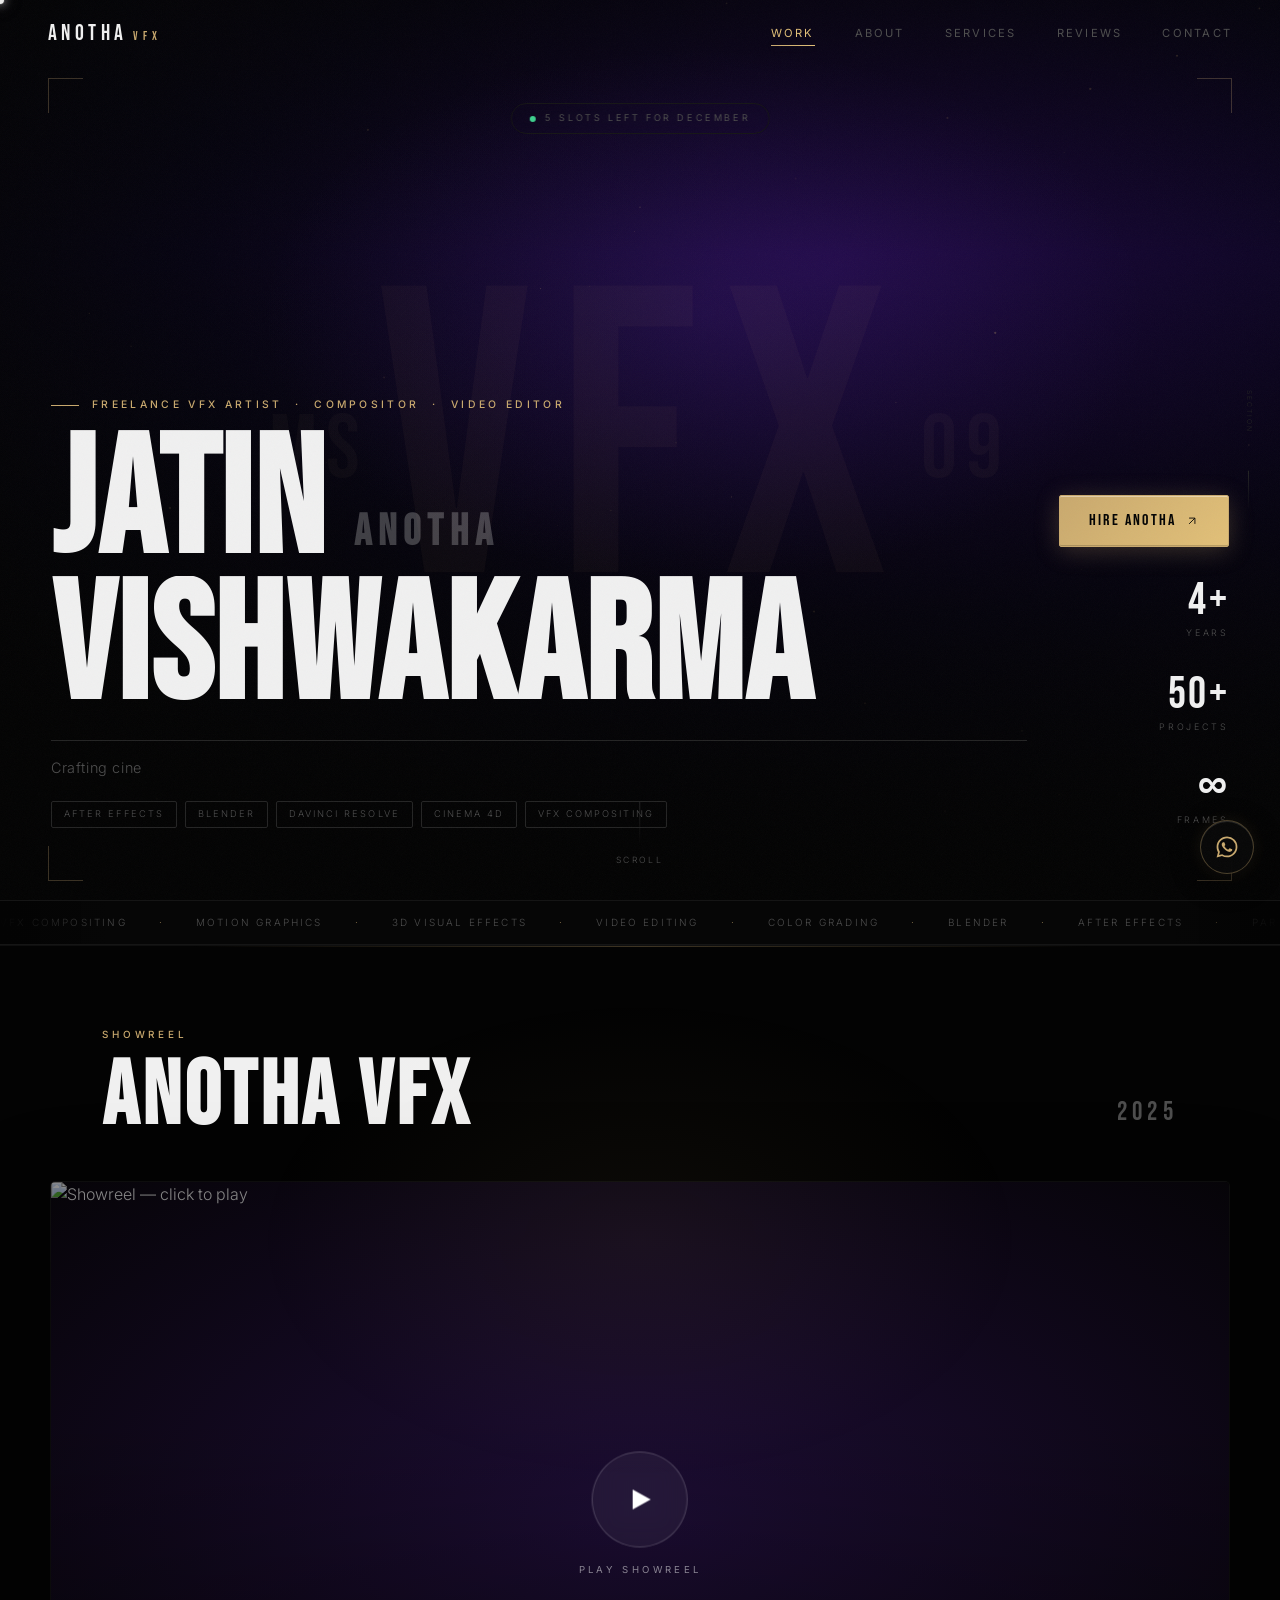
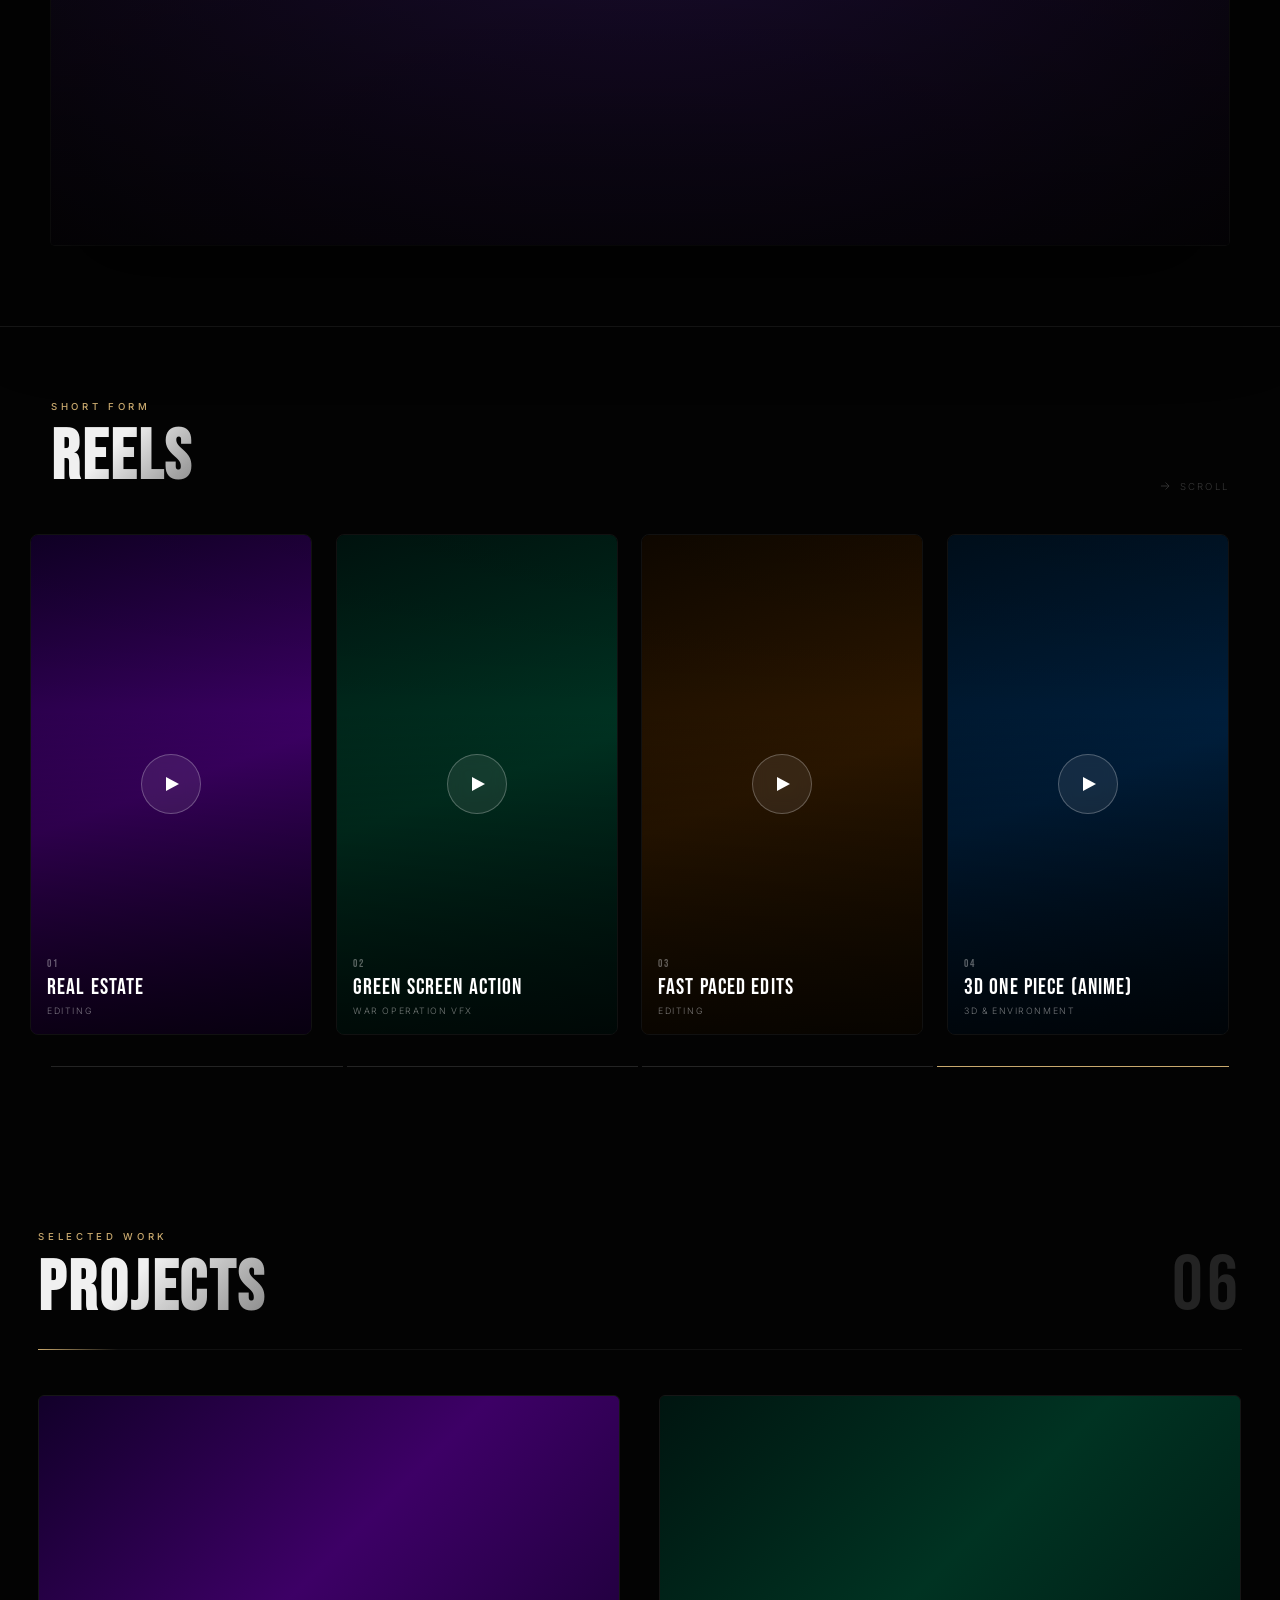
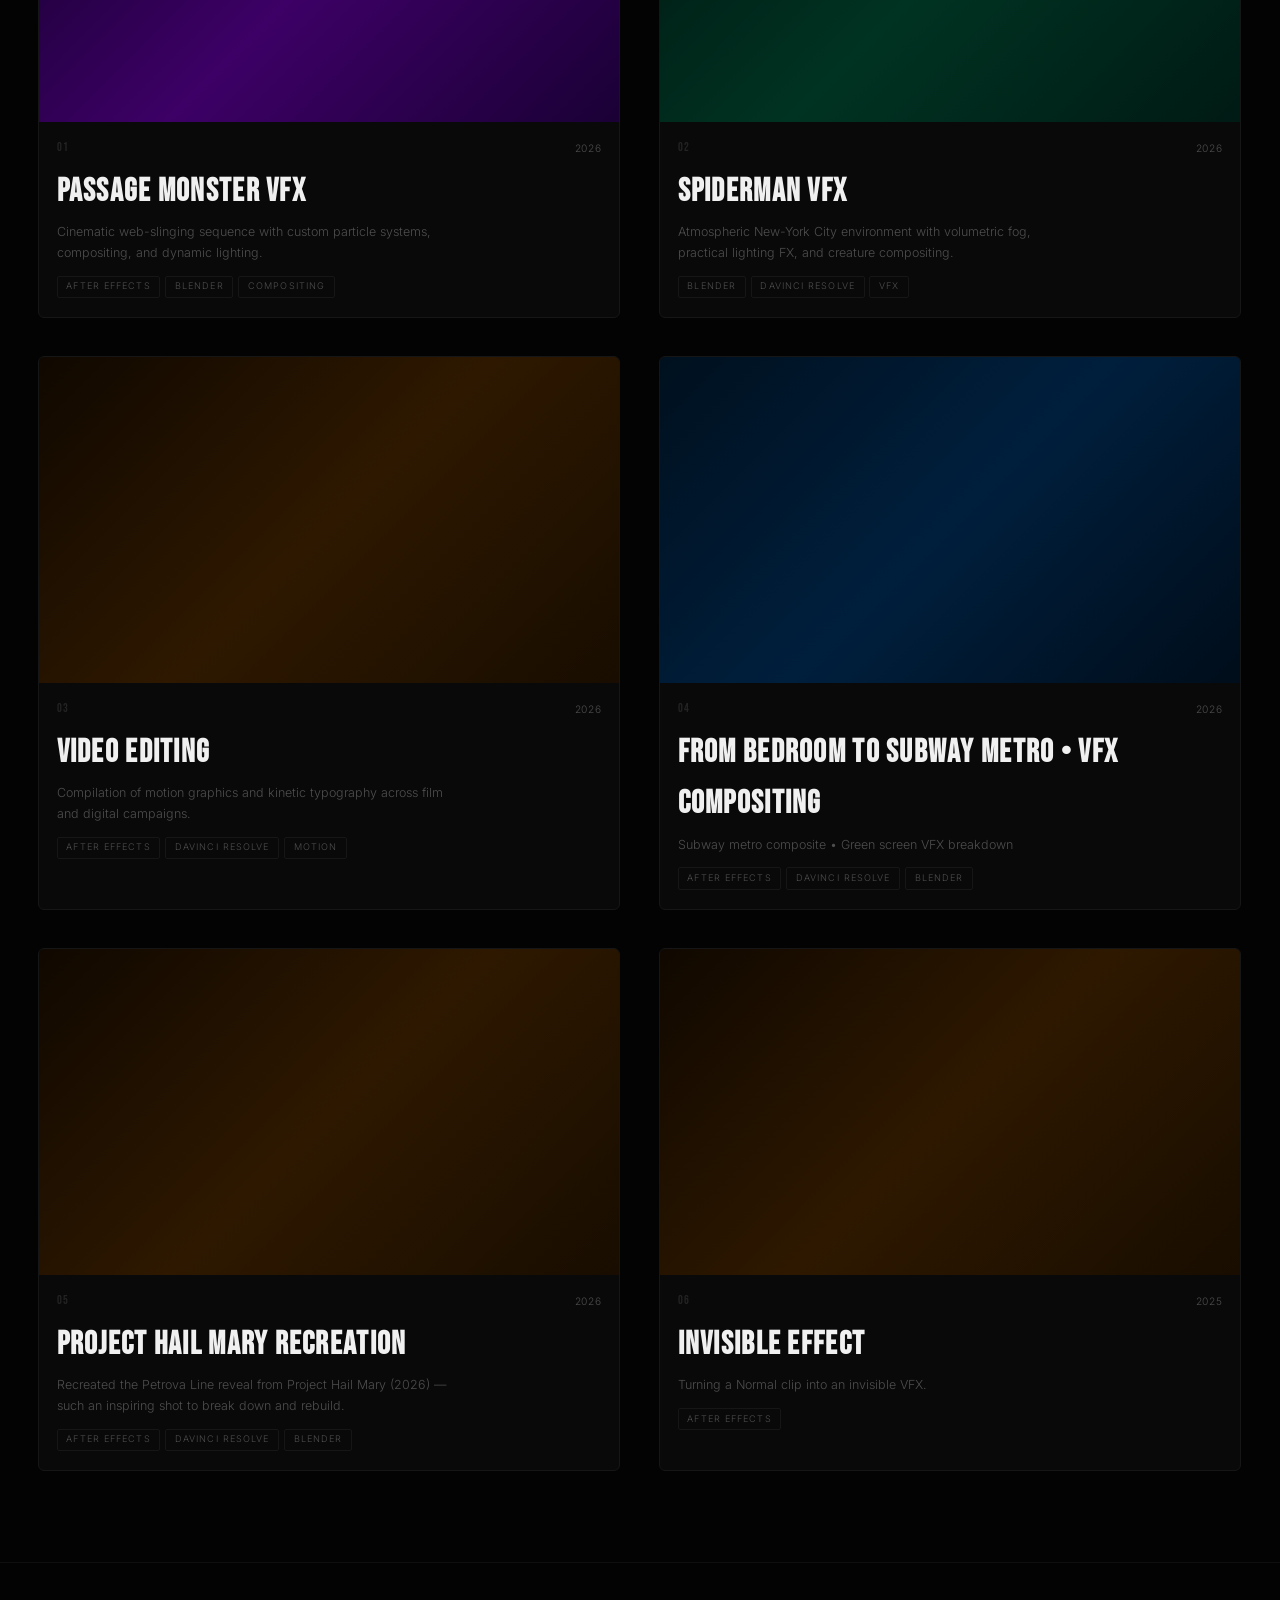
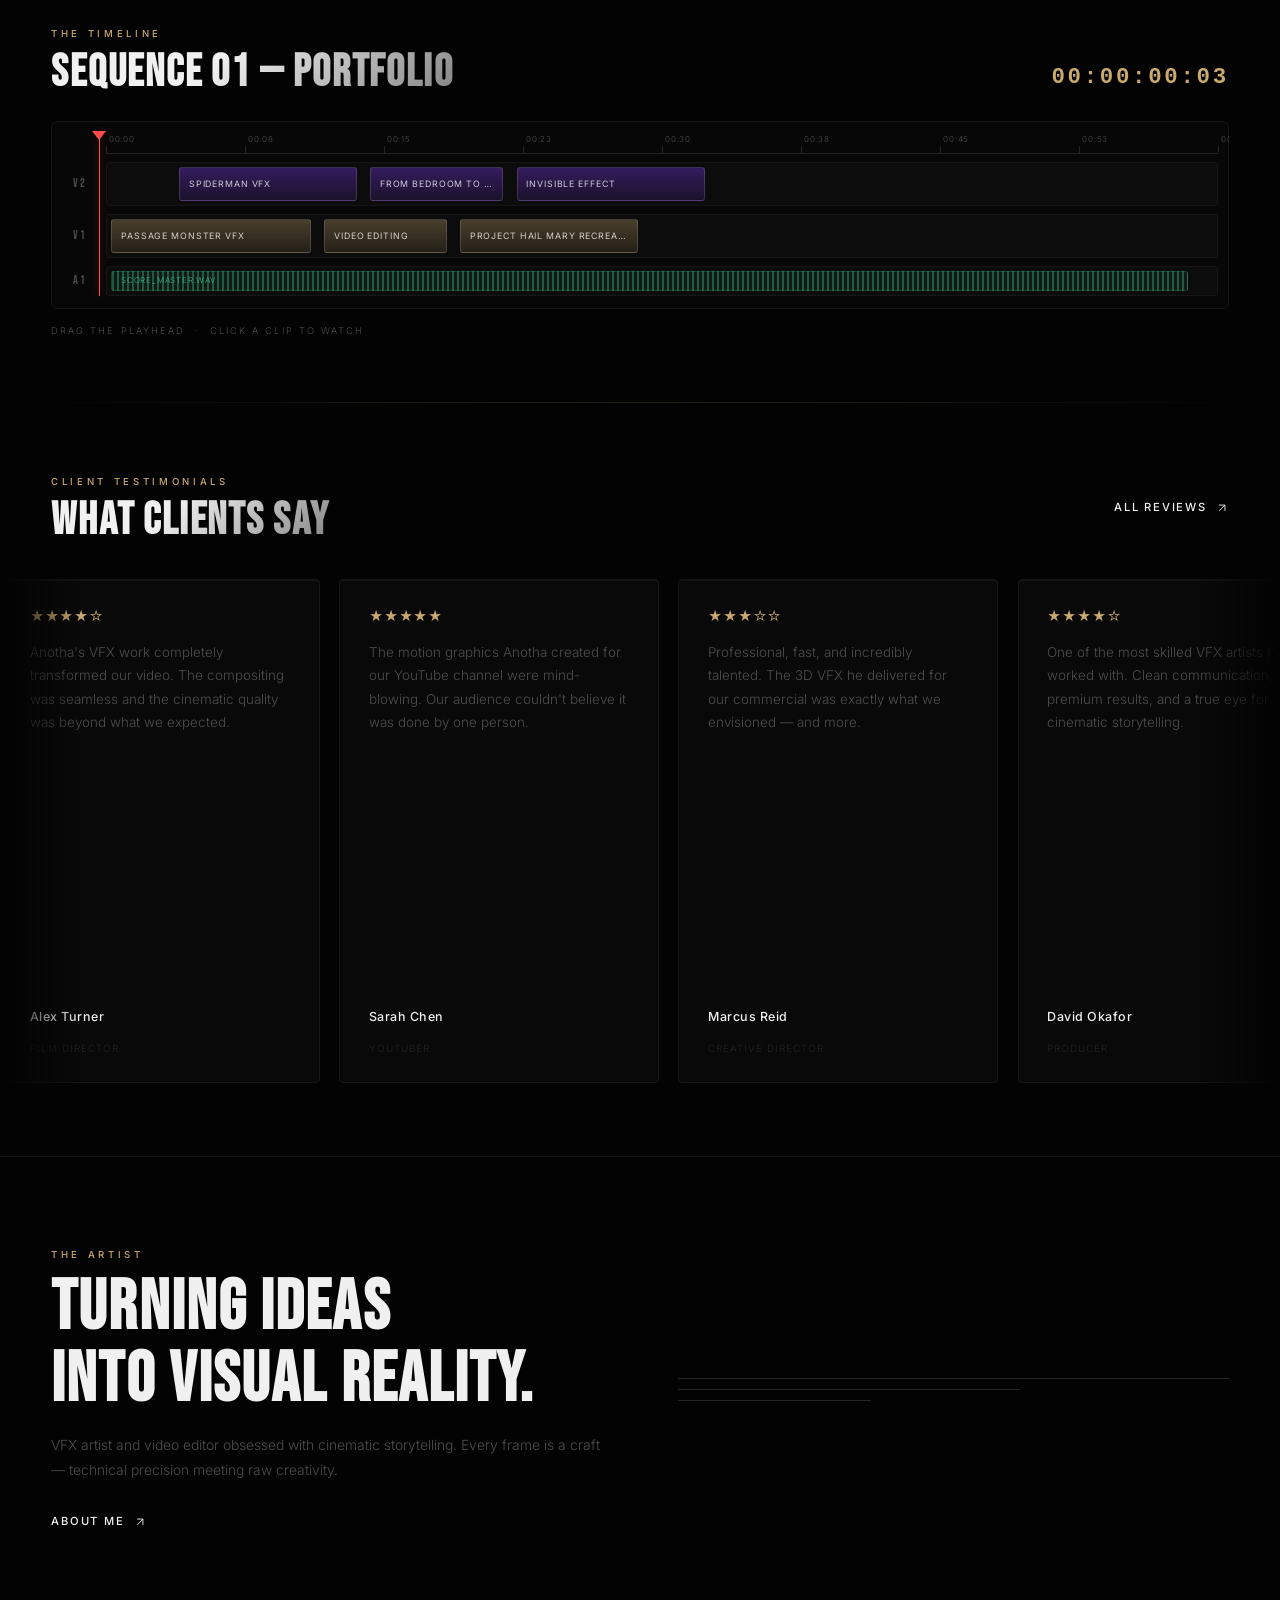
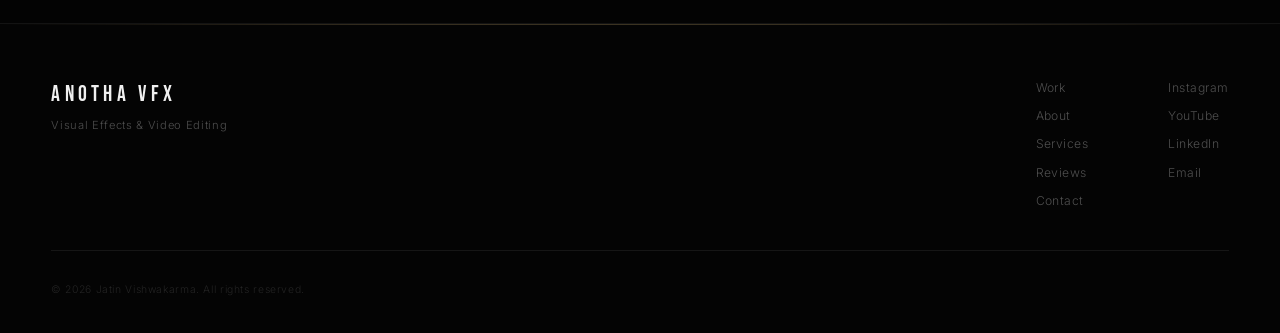
==== commit 534da4e9: "SEO" ====
--- a/index.html
+++ b/index.html
@@ -4,8 +4,8 @@
   <meta charset="UTF-8">
   <meta name="viewport" content="width=device-width, initial-scale=1.0">
   <meta name="referrer" content="strict-origin-when-cross-origin">
-  <title>Freelance VFX Artist & Compositor — Jatin Vishwakarma | Anotha VFX</title>
-  <meta name="description" content="Freelance VFX artist & compositor crafting cinematic visuals, frame by frame.">
+  <title>Anotha VFX — Indie VFX Studio & Freelance VFX Artist | Jatin Vishwakarma</title>
+  <meta name="description" content="Anotha VFX is the indie VFX studio of Jatin Vishwakarma — freelance VFX artist, compositor & video editor for films, brands and creators worldwide.">
   <link rel="icon" href="assets/favicon.png" type="image/png">
   <link rel="shortcut icon" href="assets/favicon.png">
   <link rel="apple-touch-icon" href="assets/favicon.png">
@@ -13,8 +13,8 @@
   <!-- ── Open Graph (WhatsApp, Discord, Facebook, LinkedIn) ── -->
   <meta property="og:type"        content="website">
   <meta property="og:site_name"   content="Anotha VFX">
-  <meta property="og:title"       content="Freelance VFX Artist & Compositor — Jatin Vishwakarma | Anotha VFX">
-  <meta property="og:description" content="Freelance VFX artist & compositor crafting cinematic visuals, frame by frame.">
+  <meta property="og:title"       content="Anotha VFX — Indie VFX Studio & Freelance VFX Artist | Jatin Vishwakarma">
+  <meta property="og:description" content="Anotha VFX is the indie VFX studio of Jatin Vishwakarma — freelance VFX artist, compositor & video editor for films, brands and creators worldwide.">
   <meta property="og:image"            content="https://anotha-vfx.github.io/anotha-vfx/assets/anothavfx.jpeg">
   <meta property="og:image:secure_url" content="https://anotha-vfx.github.io/anotha-vfx/assets/anothavfx.jpeg">
   <meta property="og:image:type"       content="image/jpeg">
@@ -26,8 +26,8 @@
 
   <!-- ── Twitter / X Card ── -->
   <meta name="twitter:card"        content="summary_large_image">
-  <meta name="twitter:title"       content="Freelance VFX Artist & Compositor — Jatin Vishwakarma | Anotha VFX">
-  <meta name="twitter:description" content="Freelance VFX artist & compositor crafting cinematic visuals, frame by frame.">
+  <meta name="twitter:title"       content="Anotha VFX — Indie VFX Studio & Freelance VFX Artist | Jatin Vishwakarma">
+  <meta name="twitter:description" content="Anotha VFX is the indie VFX studio of Jatin Vishwakarma — freelance VFX artist, compositor & video editor for films, brands and creators worldwide.">
   <meta name="twitter:image"       content="https://anotha-vfx.github.io/anotha-vfx/assets/anothavfx.jpeg">
   <link rel="preconnect" href="https://fonts.googleapis.com">
   <link rel="preconnect" href="https://fonts.gstatic.com" crossorigin>
@@ -39,25 +39,54 @@
   <script type="application/ld+json">
   {
     "@context": "https://schema.org",
-    "@type": "Person",
-    "name": "Jatin Vishwakarma",
-    "url": "https://anothavfx.com",
-    "image": "https://anothavfx.com/assets/JATIN.png",
-    "jobTitle": "Freelance VFX Artist & Compositor",
-    "description": "Freelance VFX artist & compositor crafting cinematic visuals, frame by frame.",
-    "knowsAbout": ["Visual Effects", "VFX Compositing", "Motion Graphics", "3D Rendering", "Video Editing", "After Effects", "Blender", "DaVinci Resolve", "Cinema 4D"],
-    "sameAs": ["https://instagram.com/anotha.fw.vfx", "https://www.youtube.com/@anothavfx", "https://www.linkedin.com/in/jatin-vishwakarma-bbb30a3b5/"],
-    "hasOfferCatalog": {
-      "@type": "OfferCatalog",
-      "name": "VFX & Video Editing Services",
-      "itemListElement": [
-        { "@type": "Offer", "itemOffered": { "@type": "Service", "name": "VFX Compositing" } },
-        { "@type": "Offer", "itemOffered": { "@type": "Service", "name": "Motion Graphics" } },
-        { "@type": "Offer", "itemOffered": { "@type": "Service", "name": "3D Visual Effects" } },
-        { "@type": "Offer", "itemOffered": { "@type": "Service", "name": "Color Grading" } },
-        { "@type": "Offer", "itemOffered": { "@type": "Service", "name": "Video Editing" } }
-      ]
-    }
+    "@graph": [
+      {
+        "@type": "ProfessionalService",
+        "@id": "https://anothavfx.com/#studio",
+        "name": "Anotha VFX",
+        "alternateName": ["Anotha", "ANOTHA", "ANOTHA VFX", "Anotha FW VFX"],
+        "description": "Indie VFX studio and freelance visual effects services — VFX compositing, motion graphics, 3D visual effects, color grading and video editing for films, brands and creators worldwide.",
+        "url": "https://anothavfx.com",
+        "image": "https://anotha-vfx.github.io/anotha-vfx/assets/anothavfx.jpeg",
+        "logo": "https://anothavfx.com/assets/favicon.png",
+        "founder": { "@id": "https://anothavfx.com/#person" },
+        "areaServed": "Worldwide",
+        "knowsAbout": ["Visual Effects", "VFX Compositing", "Indie VFX Studio", "Motion Graphics", "3D Rendering", "Video Editing", "Color Grading"],
+        "sameAs": ["https://instagram.com/anotha.fw.vfx", "https://www.youtube.com/@anothavfx", "https://www.linkedin.com/in/jatin-vishwakarma-bbb30a3b5/"],
+        "hasOfferCatalog": {
+          "@type": "OfferCatalog",
+          "name": "VFX & Video Editing Services",
+          "itemListElement": [
+            { "@type": "Offer", "itemOffered": { "@type": "Service", "name": "VFX Compositing" } },
+            { "@type": "Offer", "itemOffered": { "@type": "Service", "name": "Motion Graphics" } },
+            { "@type": "Offer", "itemOffered": { "@type": "Service", "name": "3D Visual Effects" } },
+            { "@type": "Offer", "itemOffered": { "@type": "Service", "name": "Color Grading" } },
+            { "@type": "Offer", "itemOffered": { "@type": "Service", "name": "Video Editing" } }
+          ]
+        }
+      },
+      {
+        "@type": "Person",
+        "@id": "https://anothavfx.com/#person",
+        "name": "Jatin Vishwakarma",
+        "alternateName": ["Anotha", "Anotha VFX"],
+        "url": "https://anothavfx.com/about/",
+        "image": "https://anothavfx.com/assets/JATIN.png",
+        "jobTitle": "Freelance VFX Artist & Compositor",
+        "worksFor": { "@id": "https://anothavfx.com/#studio" },
+        "description": "Freelance VFX artist, compositor and video editor known online as Anotha VFX.",
+        "knowsAbout": ["Visual Effects", "VFX Compositing", "Motion Graphics", "3D Rendering", "Video Editing", "After Effects", "Blender", "DaVinci Resolve", "Cinema 4D"],
+        "sameAs": ["https://instagram.com/anotha.fw.vfx", "https://www.youtube.com/@anothavfx", "https://www.linkedin.com/in/jatin-vishwakarma-bbb30a3b5/"]
+      },
+      {
+        "@type": "WebSite",
+        "@id": "https://anothavfx.com/#website",
+        "name": "Anotha VFX",
+        "alternateName": "Anotha",
+        "url": "https://anothavfx.com",
+        "publisher": { "@id": "https://anothavfx.com/#studio" }
+      }
+    ]
   }
   </script>
   <!-- Google Analytics -->
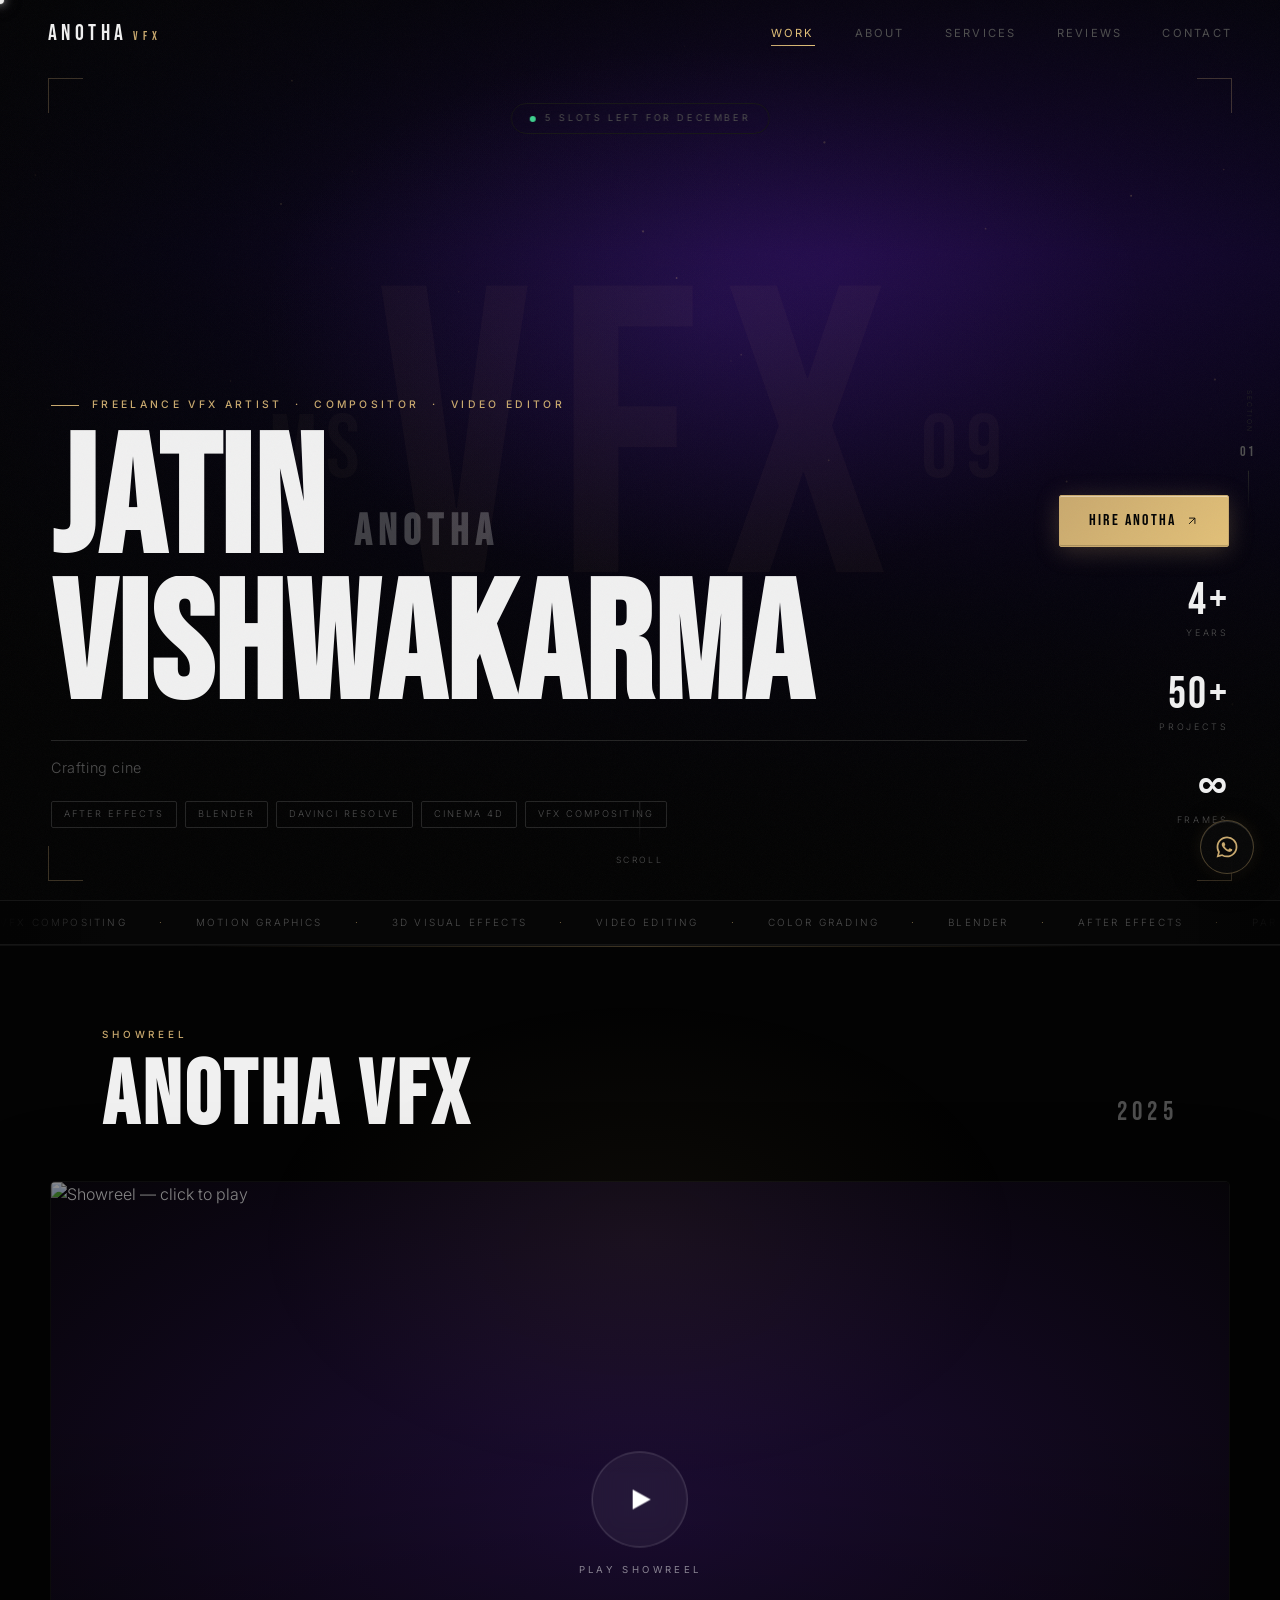
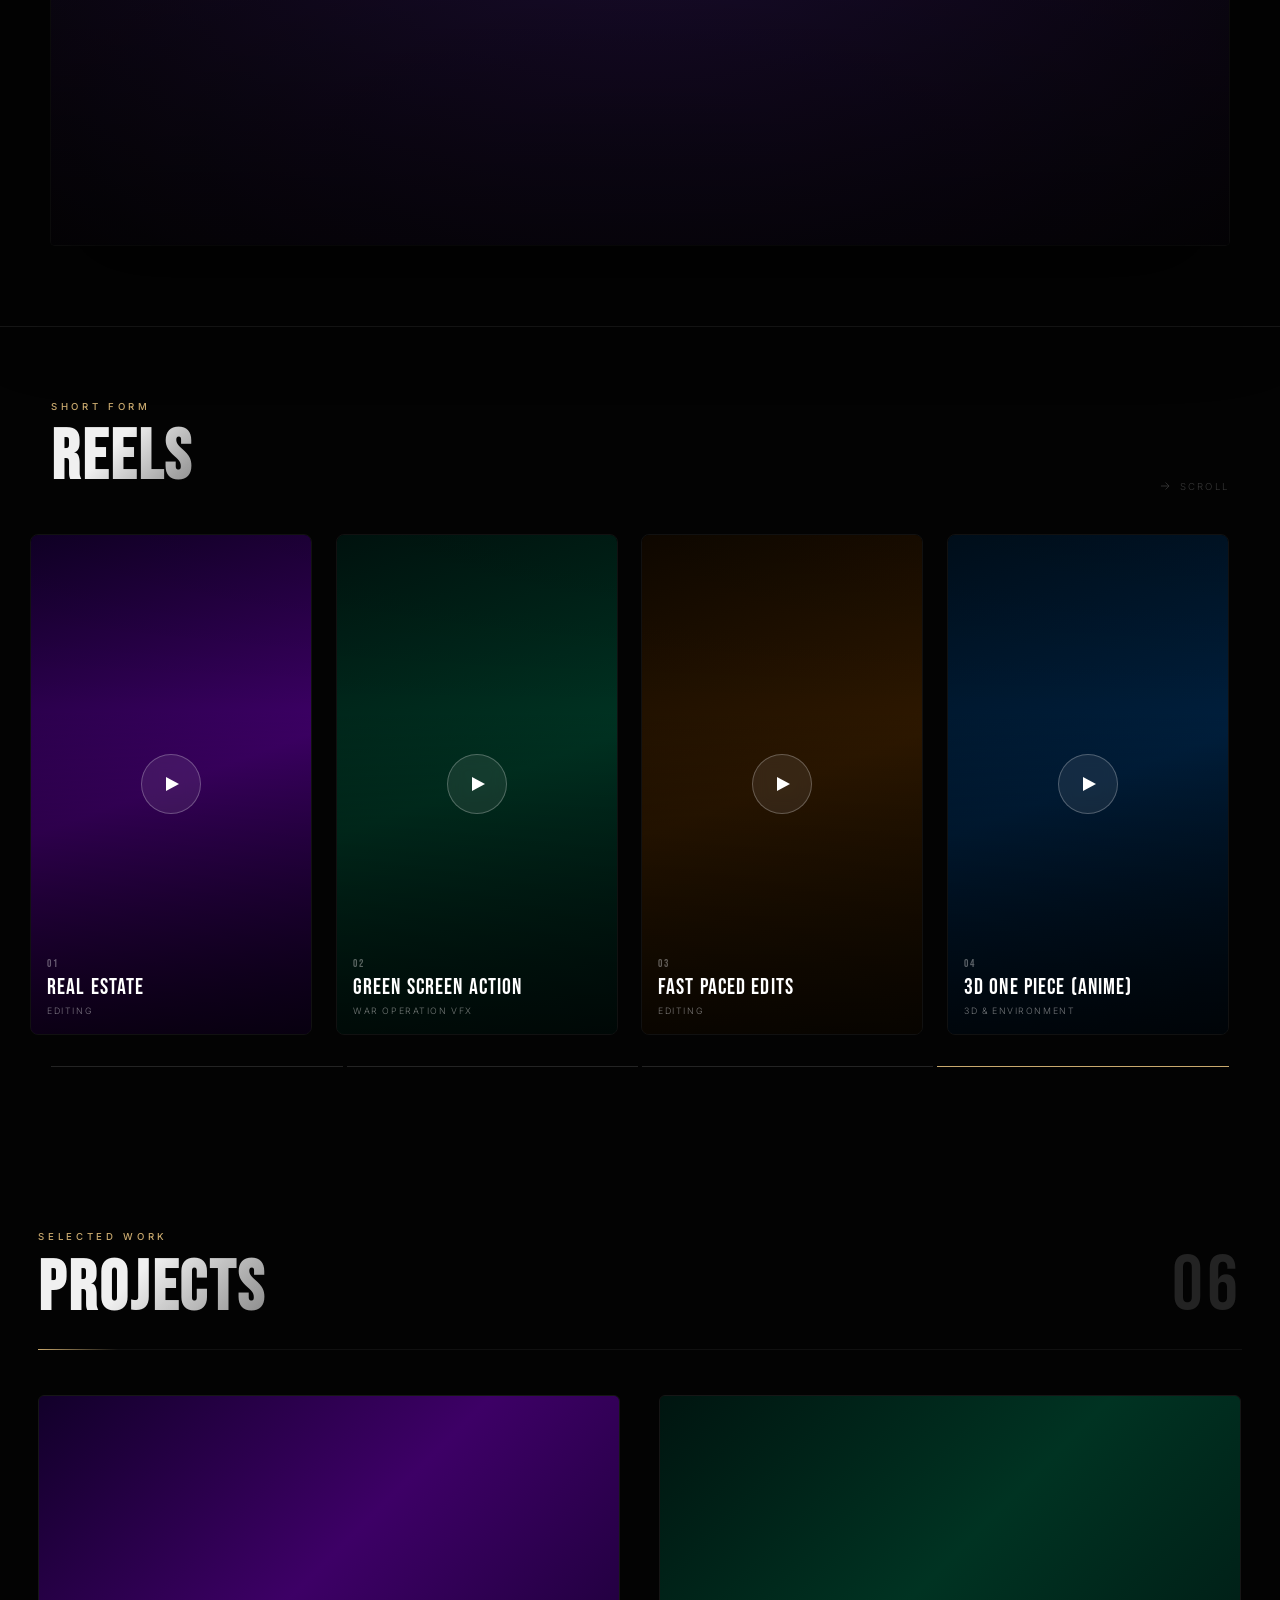
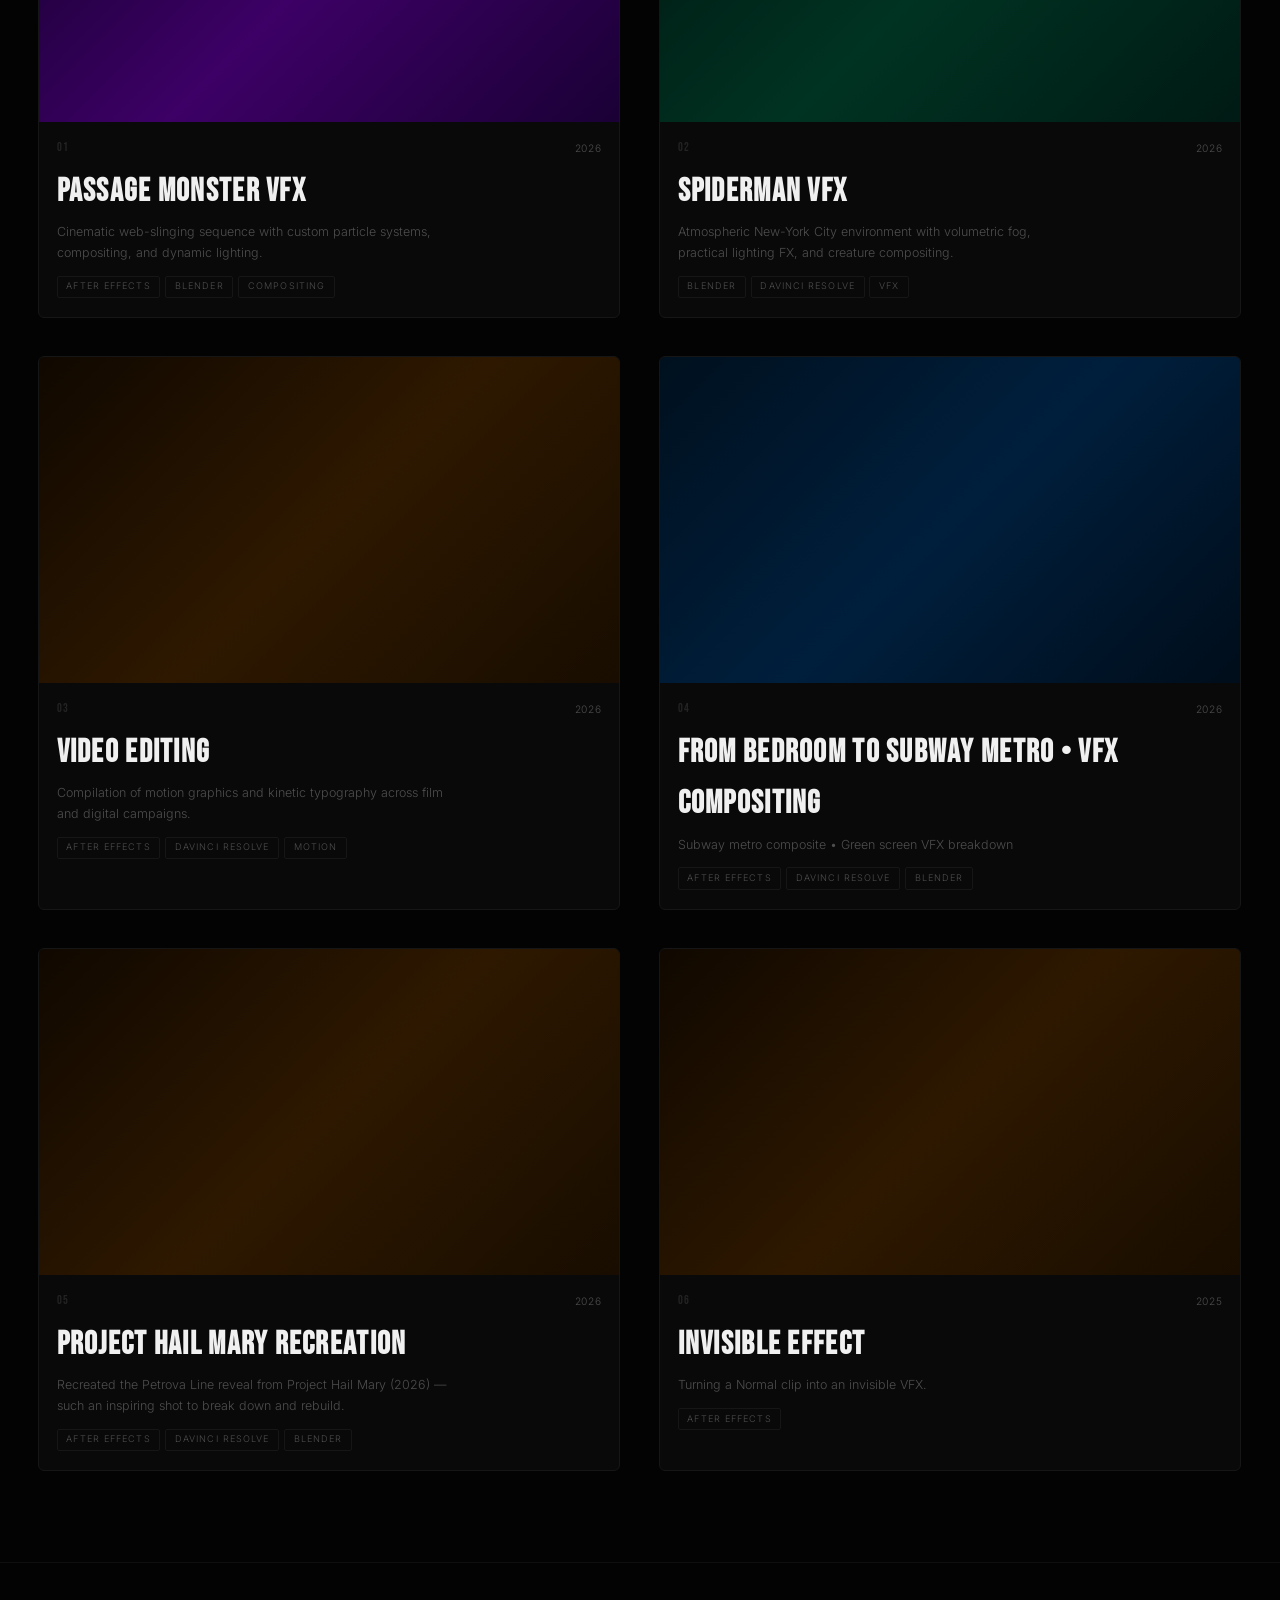
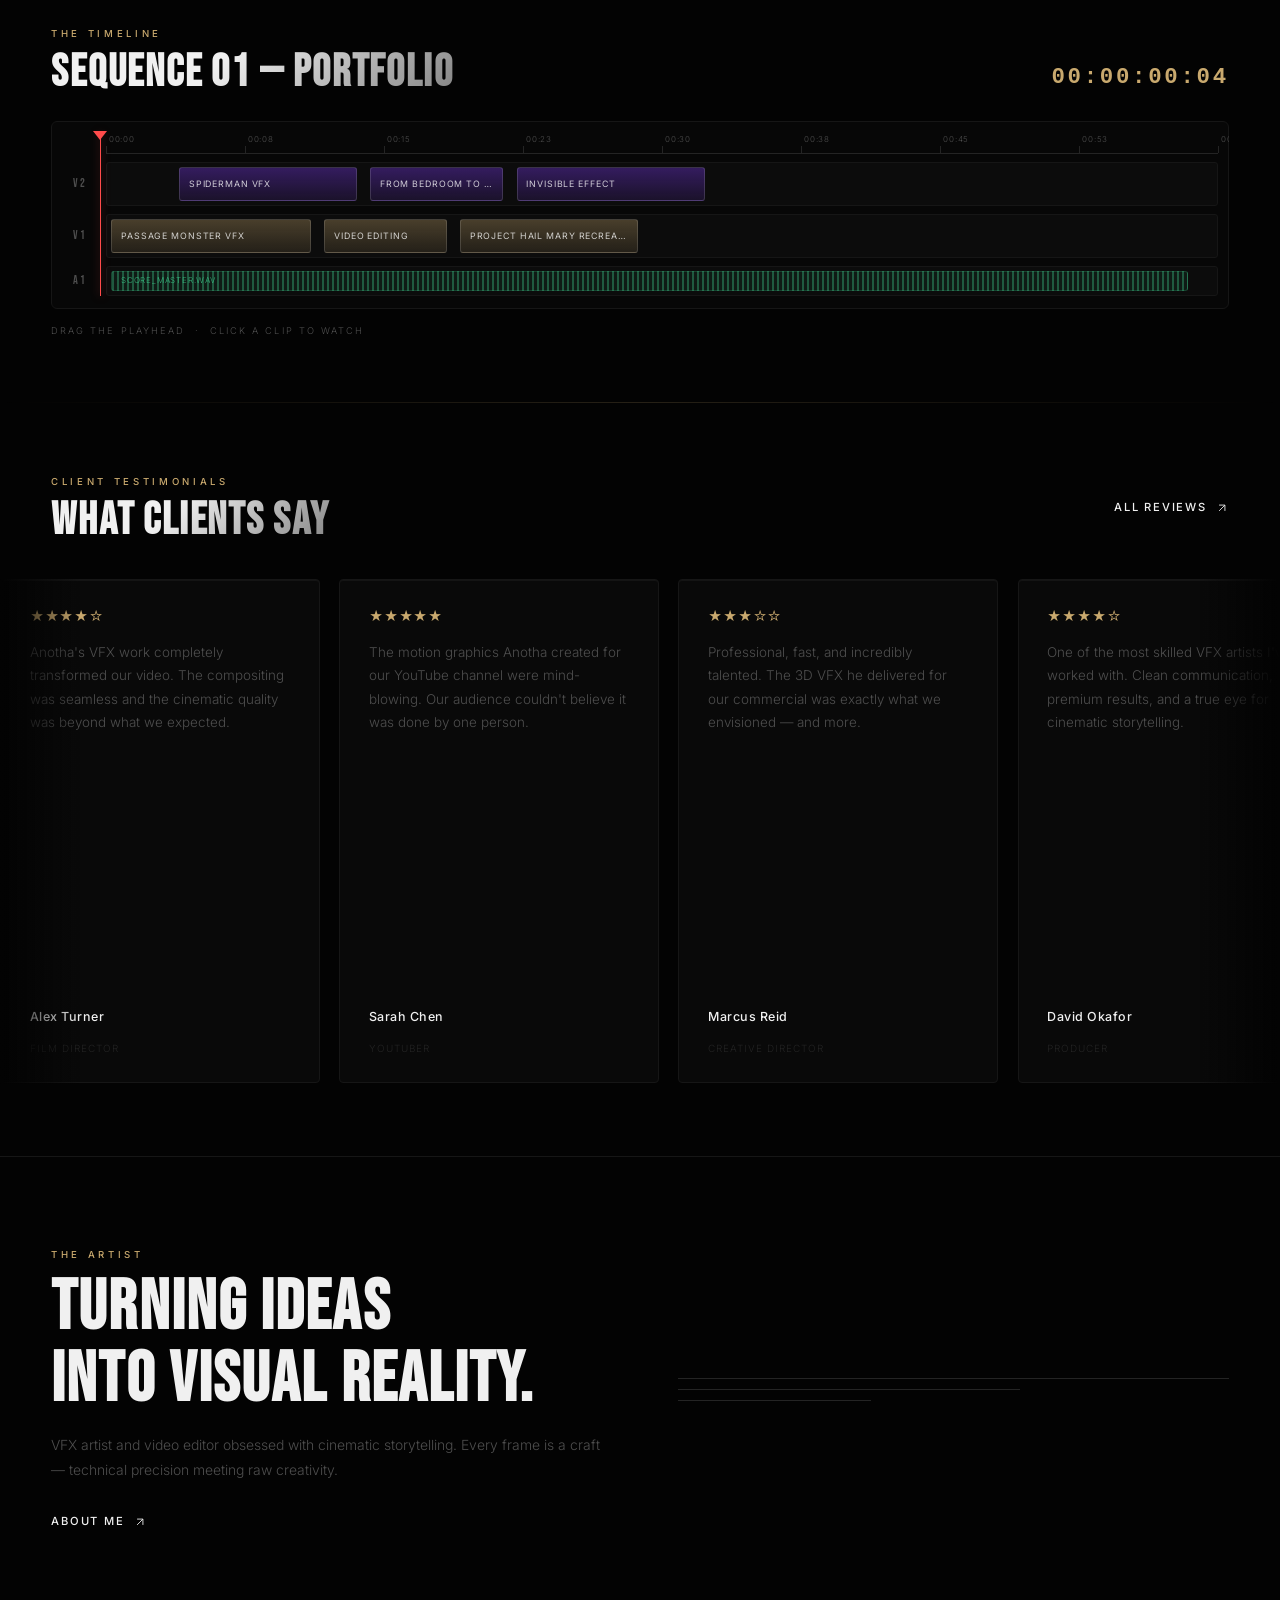
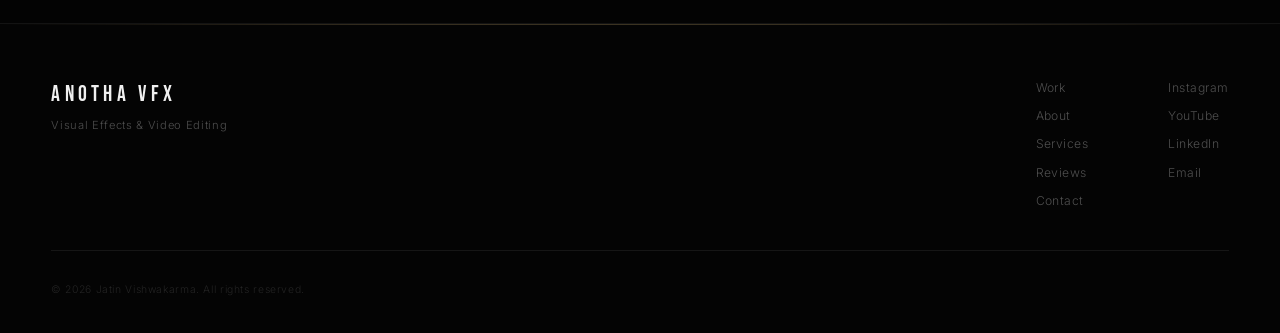
==== commit e69aaaa2: "video player updates" ====
--- a/index.html
+++ b/index.html
@@ -32,7 +32,7 @@
   <link rel="preconnect" href="https://fonts.googleapis.com">
   <link rel="preconnect" href="https://fonts.gstatic.com" crossorigin>
   <link href="https://fonts.googleapis.com/css2?family=Bebas+Neue&family=Inter:wght@300;400;500&display=swap" rel="stylesheet">
-  <link rel="stylesheet" href="css/style.css?v=3">
+  <link rel="stylesheet" href="css/style.css?v=5">
   <!-- content.js only used for showreel embed logic -->
   <script src="js/content.js?v=3"></script>
   <!-- Schema markup -->
@@ -198,32 +198,32 @@
     <!-- Floating availability badge -->
     <div class="hero-avail">
       <span class="hero-avail-dot"></span>
-      Available for new projects
+      <!--e:home.avail-->Available for new projects<!--/e:home.avail-->
     </div>
 
     <div class="hero-content" id="heroContent">
       <div class="hero-left">
 
         <!-- Role badge -->
-        <div class="hero-role">Freelance VFX Artist &nbsp;·&nbsp; Compositor &nbsp;·&nbsp; Video Editor</div>
+        <div class="hero-role"><!--e:home.role-->Freelance VFX Artist &nbsp;·&nbsp; Compositor &nbsp;·&nbsp; Video Editor<!--/e:home.role--></div>
 
         <!-- Name — edit brand.firstName / brand.lastName in content.js -->
         <h1 class="hero-title">
-          <span class="hero-name-wrap"><span class="hero-name" style="--i:0">JATIN <span class="hero-name-alias">anotha</span></span></span>
-          <span class="hero-name-wrap"><span class="hero-name" style="--i:1">VISHWAKARMA</span></span>
+          <span class="hero-name-wrap"><span class="hero-name" style="--i:0"><!--e:home.firstName-->JATIN<!--/e:home.firstName--> <span class="hero-name-alias"><!--e:home.alias-->anotha<!--/e:home.alias--></span></span></span>
+          <span class="hero-name-wrap"><span class="hero-name" style="--i:1"><!--e:home.lastName-->VISHWAKARMA<!--/e:home.lastName--></span></span>
         </h1>
 
         <div class="hero-divider"></div>
-        <p class="hero-tagline">Crafting cinematic worlds, frame by frame.</p>
+        <p class="hero-tagline"><!--e:home.tagline-->Crafting cinematic worlds, frame by frame.<!--/e:home.tagline--></p>
 
         <!-- Skill chips — edit freely -->
-        <div class="hero-chips">
+        <div class="hero-chips"><!--e:home.chips-->
           <span class="hero-chip">After Effects</span>
           <span class="hero-chip">Blender</span>
           <span class="hero-chip">DaVinci Resolve</span>
           <span class="hero-chip">Cinema 4D</span>
           <span class="hero-chip">VFX Compositing</span>
-        </div>
+        <!--/e:home.chips--></div>
 
       </div>
 
@@ -232,7 +232,7 @@
 
         <!-- CTA button — sits at top of right column, in line with name -->
         <a href="contact/" class="hero-cta-btn">
-          Hire Anotha
+          <!--e:home.ctaBtn-->Hire Anotha<!--/e:home.ctaBtn-->
           <svg width="14" height="14" viewBox="0 0 24 24" fill="none"
                stroke="currentColor" stroke-width="1.5">
             <path d="M7 17L17 7M17 7H7M17 7V17"/>
@@ -267,7 +267,7 @@
        TICKER
   ══════════════════════════════════════════ -->
   <div class="ticker-wrap" aria-hidden="true">
-    <div class="ticker">
+    <div class="ticker"><!--e:home.ticker-->
       <span>VFX Compositing</span><span class="sep">·</span>
       <span>Motion Graphics</span><span class="sep">·</span>
       <span>3D Visual Effects</span><span class="sep">·</span>
@@ -285,7 +285,7 @@
       <span>Blender</span><span class="sep">·</span>
       <span>After Effects</span><span class="sep">·</span>
       <span>Particle FX</span><span class="sep">·</span>
-    </div>
+    <!--/e:home.ticker--></div>
   </div>
 
   <!-- ══════════════════════════════════════════
@@ -295,10 +295,10 @@
 
     <div class="showreel-header">
       <div>
-        <span class="showreel-eyebrow">Showreel</span>
-        <h2 class="showreel-title">ANOTHA VFX</h2>
-      </div>
-      <span class="showreel-year">2025</span>
+        <span class="showreel-eyebrow"><!--e:home.showreelEyebrow-->Showreel<!--/e:home.showreelEyebrow--></span>
+        <h2 class="showreel-title"><!--e:home.showreelTitle-->ANOTHA VFX<!--/e:home.showreelTitle--></h2>
+      </div>
+      <span class="showreel-year"><!--e:home.showreelYear-->2025<!--/e:home.showreelYear--></span>
     </div>
 
     <!--
@@ -335,8 +335,8 @@
 
     <div class="reels-header">
       <div>
-        <span class="section-label">Short Form</span>
-        <h2 class="section-title">Reels</h2>
+        <span class="section-label"><!--e:home.reelsLabel-->Short Form<!--/e:home.reelsLabel--></span>
+        <h2 class="section-title"><!--e:home.reelsTitle-->Reels<!--/e:home.reelsTitle--></h2>
       </div>
       <span class="reels-hint">
         <svg width="14" height="14" viewBox="0 0 24 24" fill="none" stroke="currentColor" stroke-width="1.5">
@@ -349,89 +349,7 @@
     <!-- Horizontal scroll track -->
     <div class="reels-track-wrap">
       <div class="reels-track" id="reelsTrack">
-
-        <!-- REEL 01 — set data-vimeo or data-youtube to your video ID -->
-        <div class="reel-card"
-             data-vimeo="1190436345"
-             data-youtube=""
-             style="--reel-bg: linear-gradient(160deg,#12002a,#3d0066,#1a0035)">
-          <div class="reel-bg"></div>
-          <div class="reel-overlay"></div>
-          <div class="reel-play-btn">
-            <div class="reel-play-circle">
-              <div class="reel-play-icon"></div>
-            </div>
-          </div>
-          <div class="reel-info">
-            <span class="reel-num">01</span>
-            <span class="reel-title">Real Estate</span>
-            <span class="reel-tag">Editing</span>
-          </div>
-        </div>
-
-        <!-- REEL 02 -->
-        <div class="reel-card"
-             data-vimeo="1195672726"
-             data-youtube=""
-             style="--reel-bg: linear-gradient(160deg,#001510,#003322,#001a14)">
-          <div class="reel-bg"></div>
-          <div class="reel-overlay"></div>
-          <div class="reel-play-btn">
-            <div class="reel-play-circle">
-              <div class="reel-play-icon"></div>
-            </div>
-          </div>
-          <div class="reel-info">
-            <span class="reel-num">02</span>
-            <span class="reel-title">Green Screen Action</span>
-            <span class="reel-tag">War Operation VFX</span>
-          </div>
-        </div>
-
-        <!-- REEL 03 -->
-        <div class="reel-card"
-             data-vimeo="1192841105"
-             data-youtube=""
-             style="--reel-bg: linear-gradient(160deg,#100800,#2e1800,#180d00)">
-          <div class="reel-bg"></div>
-          <div class="reel-overlay"></div>
-          <div class="reel-play-btn">
-            <div class="reel-play-circle">
-              <div class="reel-play-icon"></div>
-            </div>
-          </div>
-          <div class="reel-info">
-            <span class="reel-num">03</span>
-            <span class="reel-title">Fast Paced Edits</span>
-            <span class="reel-tag">Editing</span>
-          </div>
-        </div>
-
-        <!-- REEL 04 -->
-        <div class="reel-card"
-             data-vimeo="1192841961"
-             data-youtube=""
-             style="--reel-bg: linear-gradient(160deg,#00101e,#001f3d,#000d1a)">
-          <div class="reel-bg"></div>
-          <div class="reel-overlay"></div>
-          <div class="reel-play-btn">
-            <div class="reel-play-circle">
-              <div class="reel-play-icon"></div>
-            </div>
-          </div>
-          <div class="reel-info">
-            <span class="reel-num">04</span>
-            <span class="reel-title">3D One Piece (Anime)</span>
-            <span class="reel-tag">3D &amp; Environment</span>
-          </div>
-        </div>
-        
-
-        <!-- ─────────────────────────────────────────────────────
-             ADD MORE REELS: copy any .reel-card block above,
-             change the title/tag/gradient/data-vimeo or data-youtube
-        ───────────────────────────────────────────────────── -->
-
+        <!-- Reel cards are rendered by js/videos.js — edit them in ANOTHA Studio -->
       </div>
     </div>
 
@@ -450,8 +368,8 @@
 
     <div class="section-header">
       <div>
-        <span class="section-label">Selected Work</span>
-        <h2 class="section-title">Projects</h2>
+        <span class="section-label"><!--e:home.workLabel-->Selected Work<!--/e:home.workLabel--></span>
+        <h2 class="section-title"><!--e:home.workTitle-->Projects<!--/e:home.workTitle--></h2>
       </div>
       <span class="section-count">04</span>
     </div>
@@ -471,270 +389,8 @@
         Put a short 5-10 second clip in assets/previews/
         Then uncomment the <video> block inside that card.
     -->
-    <div class="projects-grid">
-
-      <!-- PROJECT 01 ─────────────────────────────── -->
-      <article class="project-card"
-               data-vimeo="1190417066"
-               data-youtube="">
-        <div class="project-link">
-          <div class="project-media">
-            <div class="project-bg"
-                 style="background:linear-gradient(135deg,#12002a 0%,#3d0066 50%,#1a0035 100%)"></div>
-            <!-- HOVER PREVIEW — uncomment after adding the file:
-            <video class="project-video" muted loop preload="none">
-              <source src="assets/previews/spiderman.mp4" type="video/mp4">
-            </video> -->
-            <div class="project-cat">VFX Compositing</div>
-            <div class="project-media-overlay">
-              <div class="project-arrow">
-                <svg width="14" height="14" viewBox="0 0 24 24" fill="none"
-                     stroke="currentColor" stroke-width="1.5">
-                  <path d="M7 17L17 7M17 7H7M17 7V17"/>
-                </svg>
-              </div>
-            </div>
-          </div>
-          <div class="project-info">
-            <div class="project-meta">
-              <span class="project-num">01</span>
-              <span class="project-year">2026</span>
-            </div>
-            <h3 class="project-title">Passage Monster VFX</h3>
-            <p class="project-desc">Cinematic web-slinging sequence with custom particle systems, compositing, and dynamic lighting.</p>
-            <div class="project-tags">
-              <span class="tag">After Effects</span>
-              <span class="tag">Blender</span>
-              <span class="tag">Compositing</span>
-            </div>
-          </div>
-        </div>
-      </article>
-
-      <!-- PROJECT 02 ─────────────────────────────── -->
-      <article class="project-card"
-               data-vimeo="1204691670"
-               data-youtube="">
-        <div class="project-link">
-          <div class="project-media">
-            <div class="project-bg"
-                 style="background:linear-gradient(135deg,#001510 0%,#003322 50%,#001a14 100%)"></div>
-            <!-- HOVER PREVIEW — uncomment after adding the file:
-            <video class="project-video" muted loop preload="none">
-              <source src="assets/previews/horror.mp4" type="video/mp4">
-            </video> -->
-            <div class="project-cat">Atmospheric VFX</div>
-            <div class="project-media-overlay">
-              <div class="project-arrow">
-                <svg width="14" height="14" viewBox="0 0 24 24" fill="none"
-                     stroke="currentColor" stroke-width="1.5">
-                  <path d="M7 17L17 7M17 7H7M17 7V17"/>
-                </svg>
-              </div>
-            </div>
-          </div>
-          <div class="project-info">
-            <div class="project-meta">
-              <span class="project-num">02</span>
-              <span class="project-year">2026</span>
-            </div>
-            <h3 class="project-title">Spiderman VFX</h3>
-            <p class="project-desc">Atmospheric New-York City environment with volumetric fog, practical lighting FX, and creature compositing.</p>
-            <div class="project-tags">
-              <span class="tag">Blender</span>
-              <span class="tag">DaVinci Resolve</span>
-              <span class="tag">VFX</span>
-            </div>
-          </div>
-        </div>
-      </article>
-
-      <!-- PROJECT 03 ─────────────────────────────── -->
-      <article class="project-card"
-               data-vimeo="1190423583"
-               data-youtube="">
-        <div class="project-link">
-          <div class="project-media">
-            <div class="project-bg"
-                 style="background:linear-gradient(135deg,#100800 0%,#2e1800 50%,#180d00 100%)"></div>
-            <!-- HOVER PREVIEW — uncomment after adding the file:
-            <video class="project-video" muted loop preload="none">
-              <source src="assets/previews/motion.mp4" type="video/mp4">
-            </video> -->
-            <div class="project-cat">Motion Graphics</div>
-            <div class="project-media-overlay">
-              <div class="project-arrow">
-                <svg width="14" height="14" viewBox="0 0 24 24" fill="none"
-                     stroke="currentColor" stroke-width="1.5">
-                  <path d="M7 17L17 7M17 7H7M17 7V17"/>
-                </svg>
-              </div>
-            </div>
-          </div>
-          <div class="project-info">
-            <div class="project-meta">
-              <span class="project-num">03</span>
-              <span class="project-year">2026</span>
-            </div>
-            <h3 class="project-title">Video Editing</h3>
-            <p class="project-desc">Compilation of motion graphics and kinetic typography across film and digital campaigns.</p>
-            <div class="project-tags">
-              <span class="tag">After Effects</span>
-              <span class="tag">Davinci Resolve</span>
-              <span class="tag">Motion</span>
-            </div>
-          </div>
-        </div>
-      </article>
-
-      <!-- PROJECT 04 ─────────────────────────────── -->
-      <article class="project-card"
-               data-vimeo="1200580512"
-               data-youtube="">
-        <div class="project-link">
-          <div class="project-media">
-            <div class="project-bg"
-                 style="background:linear-gradient(135deg,#00101e 0%,#001f3d 50%,#000d1a 100%)"></div>
-            <!-- HOVER PREVIEW — uncomment after adding the file:
-            <video class="project-video" muted loop preload="none">
-              <source src="assets/previews/scifi.mp4" type="video/mp4">
-            </video> -->
-            <div class="project-cat">3D &amp; Environment</div>
-            <div class="project-media-overlay">
-              <div class="project-arrow">
-                <svg width="14" height="14" viewBox="0 0 24 24" fill="none"
-                     stroke="currentColor" stroke-width="1.5">
-                  <path d="M7 17L17 7M17 7H7M17 7V17"/>
-                </svg>
-              </div>
-            </div>
-          </div>
-          <div class="project-info">
-            <div class="project-meta">
-              <span class="project-num">04</span>
-              <span class="project-year">2026</span>
-            </div>
-            <h3 class="project-title">From bedroom to Subway Metro • VFX compositing</h3>
-            <p class="project-desc">Subway metro composite • Green screen VFX breakdown</p>
-            <div class="project-tags">
-              <span class="tag">After Effects</span>
-              <span class="tag">Davinci Resolve</span>
-              <span class="tag">Blender</span>
-            </div>
-          </div>
-        </div>
-      </article>
-
-      <!-- PROJECT 05 ─────────────────────────────── -->
-      <article class="project-card"
-               data-vimeo="1192839854"
-               data-youtube="">
-        <div class="project-link">
-          <div class="project-media">
-            <div class="project-bg"
-                 style="background:linear-gradient(135deg,#100800 0%,#2e1800 50%,#180d00 100%)"></div>
-            <!-- HOVER PREVIEW — uncomment after adding the file:
-            <video class="project-video" muted loop preload="none">
-              <source src="assets/previews/motion.mp4" type="video/mp4">
-            </video> -->
-            <div class="project-cat">Motion Graphics</div>
-            <div class="project-media-overlay">
-              <div class="project-arrow">
-                <svg width="14" height="14" viewBox="0 0 24 24" fill="none"
-                     stroke="currentColor" stroke-width="1.5">
-                  <path d="M7 17L17 7M17 7H7M17 7V17"/>
-                </svg>
-              </div>
-            </div>
-          </div>
-          <div class="project-info">
-            <div class="project-meta">
-              <span class="project-num">05</span>
-              <span class="project-year">2026</span>
-            </div>
-            <h3 class="project-title">Project Hail Mary Recreation</h3>
-            <p class="project-desc">Recreated the Petrova Line reveal from Project Hail Mary (2026) — such an inspiring shot to break down and rebuild.</p>
-            <div class="project-tags">
-              <span class="tag">After Effects</span>
-              <span class="tag">Davinci Resolve</span>
-              <span class="tag">Blender</span>
-            </div>
-          </div>
-        </div>
-      </article>
-
-      <!-- PROJECT 06 ─────────────────────────────── -->
-      <article class="project-card"
-               data-vimeo="1190425024"
-               data-youtube="">
-        <div class="project-link">
-          <div class="project-media">
-            <div class="project-bg"
-                 style="background:linear-gradient(135deg,#100800 0%,#2e1800 50%,#180d00 100%)"></div>
-            <!-- HOVER PREVIEW — uncomment after adding the file:
-            <video class="project-video" muted loop preload="none">
-              <source src="assets/previews/motion.mp4" type="video/mp4">
-            </video> -->
-            <div class="project-cat">Visual Effects</div>
-            <div class="project-media-overlay">
-              <div class="project-arrow">
-                <svg width="14" height="14" viewBox="0 0 24 24" fill="none"
-                     stroke="currentColor" stroke-width="1.5">
-                  <path d="M7 17L17 7M17 7H7M17 7V17"/>
-                </svg>
-              </div>
-            </div>
-          </div>
-          <div class="project-info">
-            <div class="project-meta">
-              <span class="project-num">06</span>
-              <span class="project-year">2025</span>
-            </div>
-            <h3 class="project-title">Invisible Effect</h3>
-            <p class="project-desc">Turning a Normal clip into an invisible VFX.</p>
-            <div class="project-tags">
-              <span class="tag">After Effects</span>
-            </div>
-          </div>
-        </div>
-      </article>
-
-      <!-- PROJECT 07 ─────────────────────────────── -->
-      <!---<article class="project-card"
-               data-vimeo="1195674070"
-               data-youtube="">
-        <div class="project-link">
-          <div class="project-media">
-            <div class="project-bg"
-                 style="background:linear-gradient(135deg,#00101e 0%,#001f3d 50%,#000d1a 100%)"></div>
-            
-            <div class="project-cat">3D &amp; Environment</div>
-            <div class="project-media-overlay">
-              <div class="project-arrow">
-                <svg width="14" height="14" viewBox="0 0 24 24" fill="none"
-                     stroke="currentColor" stroke-width="1.5">
-                  <path d="M7 17L17 7M17 7H7M17 7V17"/>
-                </svg>
-              </div>
-            </div>
-          </div>
-          <div class="project-info">
-            <div class="project-meta">
-              <span class="project-num">07</span>
-              <span class="project-year">2026</span>
-            </div>
-            <h3 class="project-title">From bedroom to battlefield • VFX compositing</h3>
-            <p class="project-desc">Tactical operator composite • Green screen VFX breakdown</p>
-            <div class="project-tags">
-              <span class="tag">After Effects</span>
-              <span class="tag">Davinci Resolve</span>
-              <span class="tag">Blender</span>
-            </div>
-          </div>
-        </div>
-      </article> -->
-
-
+    <div class="projects-grid" id="projectsGrid">
+      <!-- Project cards are rendered by js/videos.js — edit them in ANOTHA Studio -->
     </div><!-- /projects-grid -->
   </section>
 
@@ -769,11 +425,11 @@
   <section class="reviews-marquee-section">
     <div class="reviews-marquee-header">
       <div>
-        <span class="section-label">Client Testimonials</span>
-        <h2 class="section-title" style="font-size:clamp(1.8rem,3.5vw,2.8rem)">What Clients Say</h2>
+        <span class="section-label"><!--e:home.reviewsLabel-->Client Testimonials<!--/e:home.reviewsLabel--></span>
+        <h2 class="section-title" style="font-size:clamp(1.8rem,3.5vw,2.8rem)"><!--e:home.reviewsTitle-->What Clients Say<!--/e:home.reviewsTitle--></h2>
       </div>
       <a href="reviews/" class="btn-text" style="flex-shrink:0">
-        All Reviews
+        <!--e:home.reviewsBtn-->All Reviews<!--/e:home.reviewsBtn-->
         <svg width="14" height="14" viewBox="0 0 24 24" fill="none" stroke="currentColor" stroke-width="1.5"><path d="M7 17L17 7M17 7H7M17 7V17"/></svg>
       </a>
     </div>
@@ -789,14 +445,14 @@
   ══════════════════════════════════════════ -->
   <section class="about-teaser">
     <div>
-      <span class="at-label">The Artist</span>
-      <h2 class="at-title">Turning ideas<br>into visual reality.</h2>
-      <p class="at-text">
+      <span class="at-label"><!--e:home.teaserLabel-->The Artist<!--/e:home.teaserLabel--></span>
+      <h2 class="at-title"><!--e:home.teaserTitle-->Turning ideas<br>into visual reality.<!--/e:home.teaserTitle--></h2>
+      <p class="at-text"><!--e:home.teaserText-->
         VFX artist and video editor obsessed with cinematic storytelling.
         Every frame is a craft — technical precision meeting raw creativity.
-      </p>
+      <!--/e:home.teaserText--></p>
       <a href="about/" class="btn-text">
-        About Me
+        <!--e:home.teaserBtn-->About Me<!--/e:home.teaserBtn-->
         <svg width="14" height="14" viewBox="0 0 24 24" fill="none"
              stroke="currentColor" stroke-width="1.5">
           <path d="M7 17L17 7M17 7H7M17 7V17"/>
@@ -818,8 +474,8 @@
   <footer class="footer">
     <div class="footer-top">
       <div class="footer-brand">
-        <span class="footer-name">ANOTHA VFX</span>
-        <p class="footer-tagline">Visual Effects &amp; Video Editing</p>
+        <span class="footer-name"><!--e:home.footerName-->ANOTHA VFX<!--/e:home.footerName--></span>
+        <p class="footer-tagline"><!--e:home.footerTagline-->Visual Effects &amp; Video Editing<!--/e:home.footerTagline--></p>
       </div>
       <nav class="footer-nav">
         <a href="index.html">Work</a>
@@ -862,7 +518,8 @@
   <script src="https://player.vimeo.com/api/player.js"></script>
   <!-- Reviews data — must load before main.js uses REVIEWS -->
   <script src="reviews/data.js"></script>
-  <script src="js/main.js?v=3"></script>
+  <script src="js/videos.js?v=4"></script>
+  <script src="js/main.js?v=5"></script>
 
   <script>
     // Build homepage reviews marquee and animate via Web Animations API
--- a/css/style.css
+++ b/css/style.css
@@ -1723,6 +1723,59 @@
   border-color: rgba(196,164,114,.65);
 }
 .vc-btn svg { display: block; pointer-events: none; }
+
+/* ── Volume: knob slides out when hovering the mute button ── */
+.vc-vol-wrap { display: flex; align-items: center; flex-shrink: 0; }
+.vc-vol {
+  -webkit-appearance: none; appearance: none;
+  width: 0; opacity: 0; margin-left: 0;
+  height: 4px; border-radius: 3px;
+  background: rgba(196,164,114,.3);
+  outline: none; cursor: pointer; pointer-events: none;
+  transition: width .25s var(--ease), opacity .25s, margin-left .25s;
+}
+.vc-vol-wrap:hover .vc-vol,
+.vc-vol:focus {
+  width: 74px; opacity: 1; margin-left: .5rem; pointer-events: auto;
+}
+.vc-vol::-webkit-slider-thumb {
+  -webkit-appearance: none; appearance: none;
+  width: 13px; height: 13px; border-radius: 50%;
+  background: var(--gold); cursor: pointer;
+  box-shadow: 0 0 6px rgba(196,164,114,.6);
+}
+.vc-vol::-moz-range-thumb {
+  width: 13px; height: 13px; border: none; border-radius: 50%;
+  background: var(--gold); cursor: pointer;
+  box-shadow: 0 0 6px rgba(196,164,114,.6);
+}
+
+/* ── Seek / progress bar — fills the middle of the control bar ── */
+.vc-seek {
+  -webkit-appearance: none; appearance: none;
+  flex: 1; min-width: 60px; height: 4px;
+  border-radius: 3px;
+  background: linear-gradient(to right, var(--gold) 0%, rgba(196,164,114,.25) 0%);
+  outline: none; cursor: pointer;
+}
+.vc-seek::-webkit-slider-thumb {
+  -webkit-appearance: none; appearance: none;
+  width: 13px; height: 13px; border-radius: 50%;
+  background: var(--gold); cursor: pointer;
+  box-shadow: 0 0 6px rgba(196,164,114,.6);
+  transition: transform .15s;
+}
+.vc-seek:hover::-webkit-slider-thumb { transform: scale(1.25); }
+.vc-seek::-moz-range-thumb {
+  width: 13px; height: 13px; border: none; border-radius: 50%;
+  background: var(--gold); cursor: pointer;
+  box-shadow: 0 0 6px rgba(196,164,114,.6);
+}
+/* On tiny phones hide the pop-out volume knob (mute button still works);
+   the seek bar stays — it's the useful one */
+@media (max-width: 480px) {
+  .vc-vol-wrap:hover .vc-vol, .vc-vol { width: 0; opacity: 0; margin-left: 0; pointer-events: none; }
+}
 /* Fullscreen button pushed to the far right */
 .vc-fs-btn { margin-left: auto; }
 
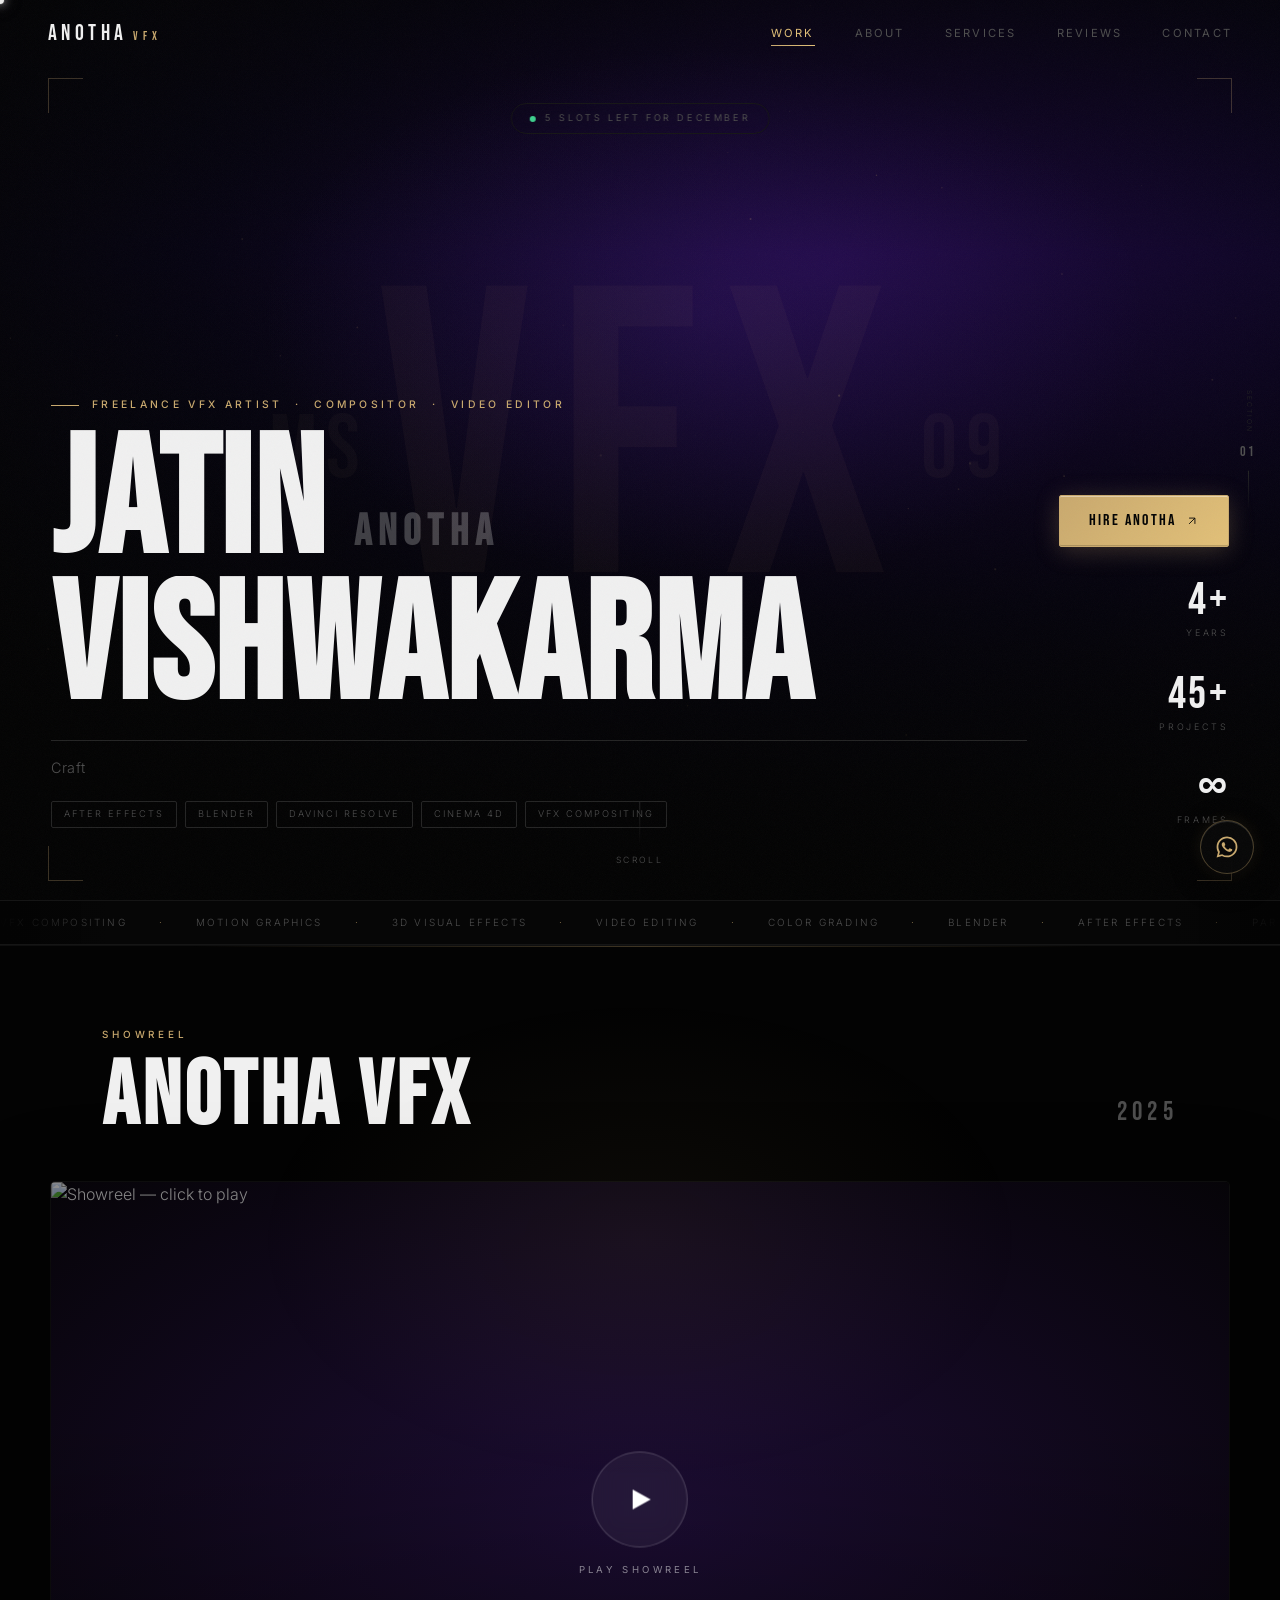
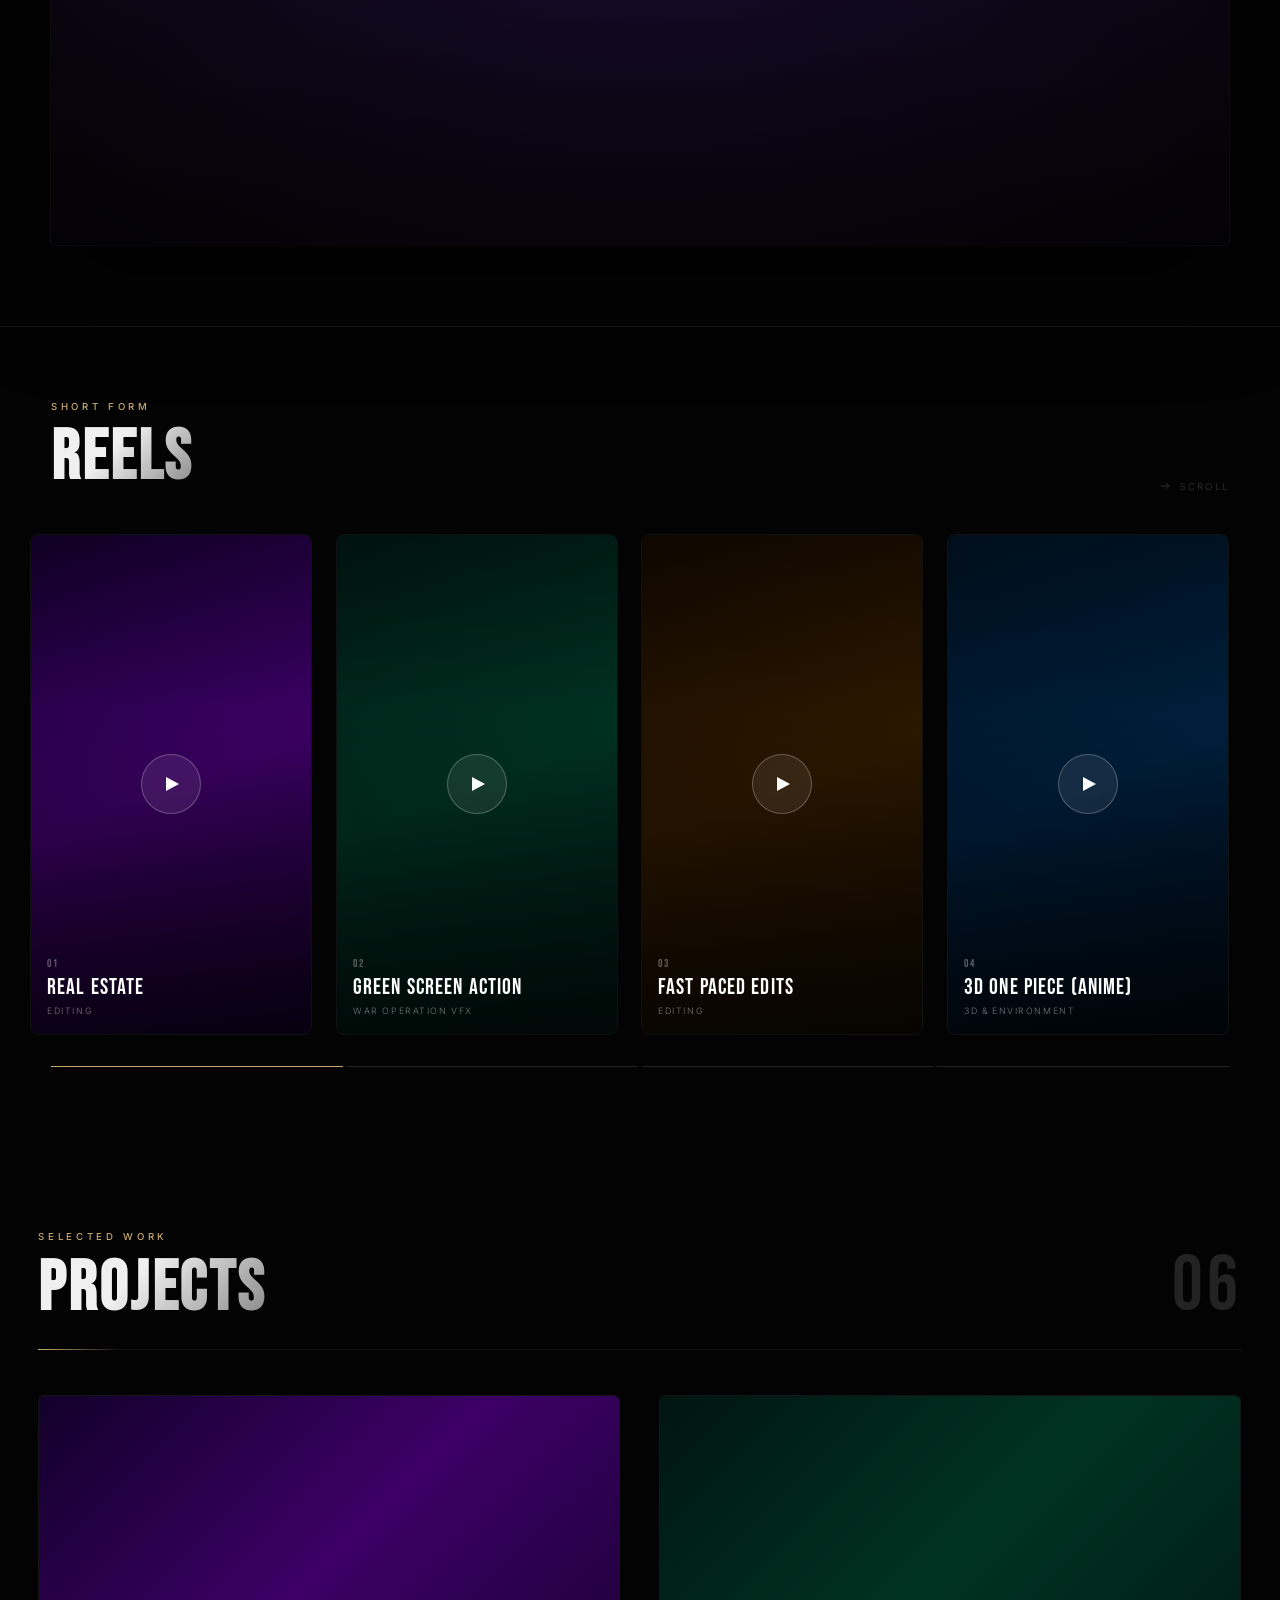
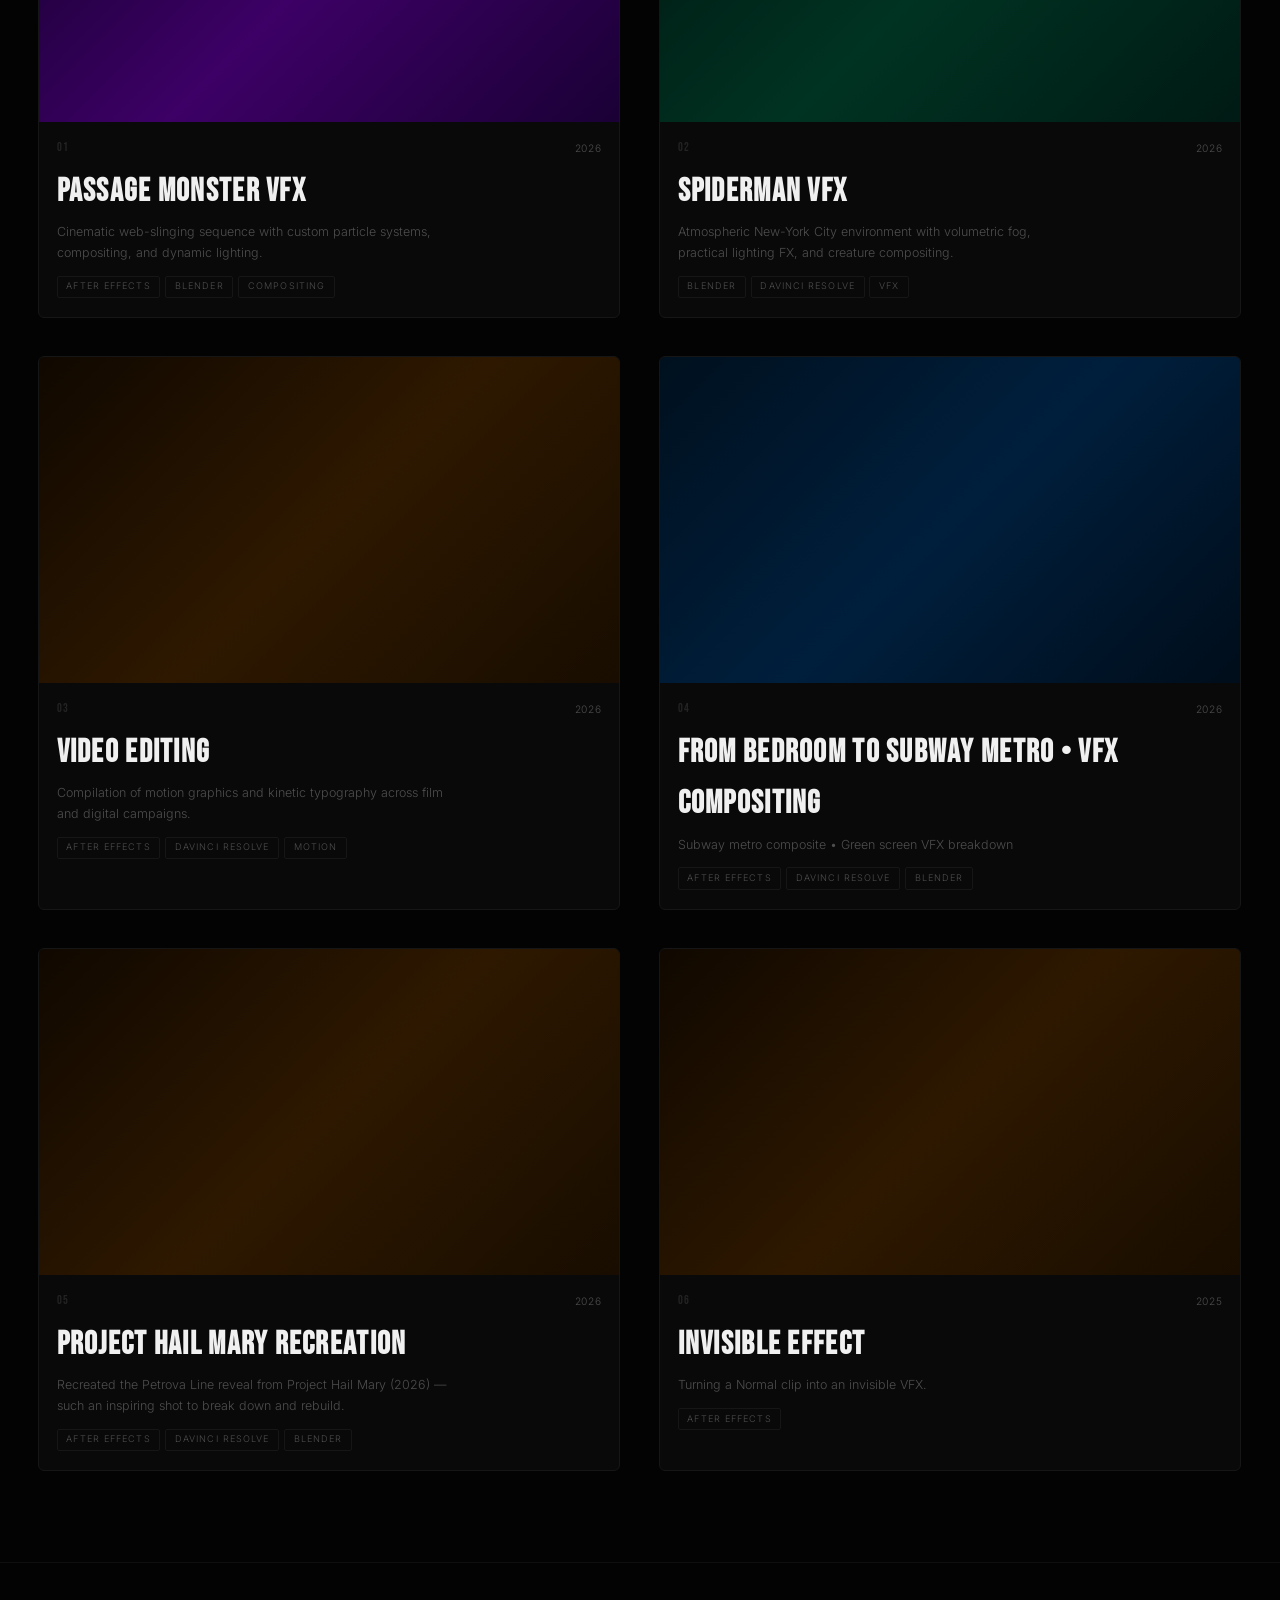
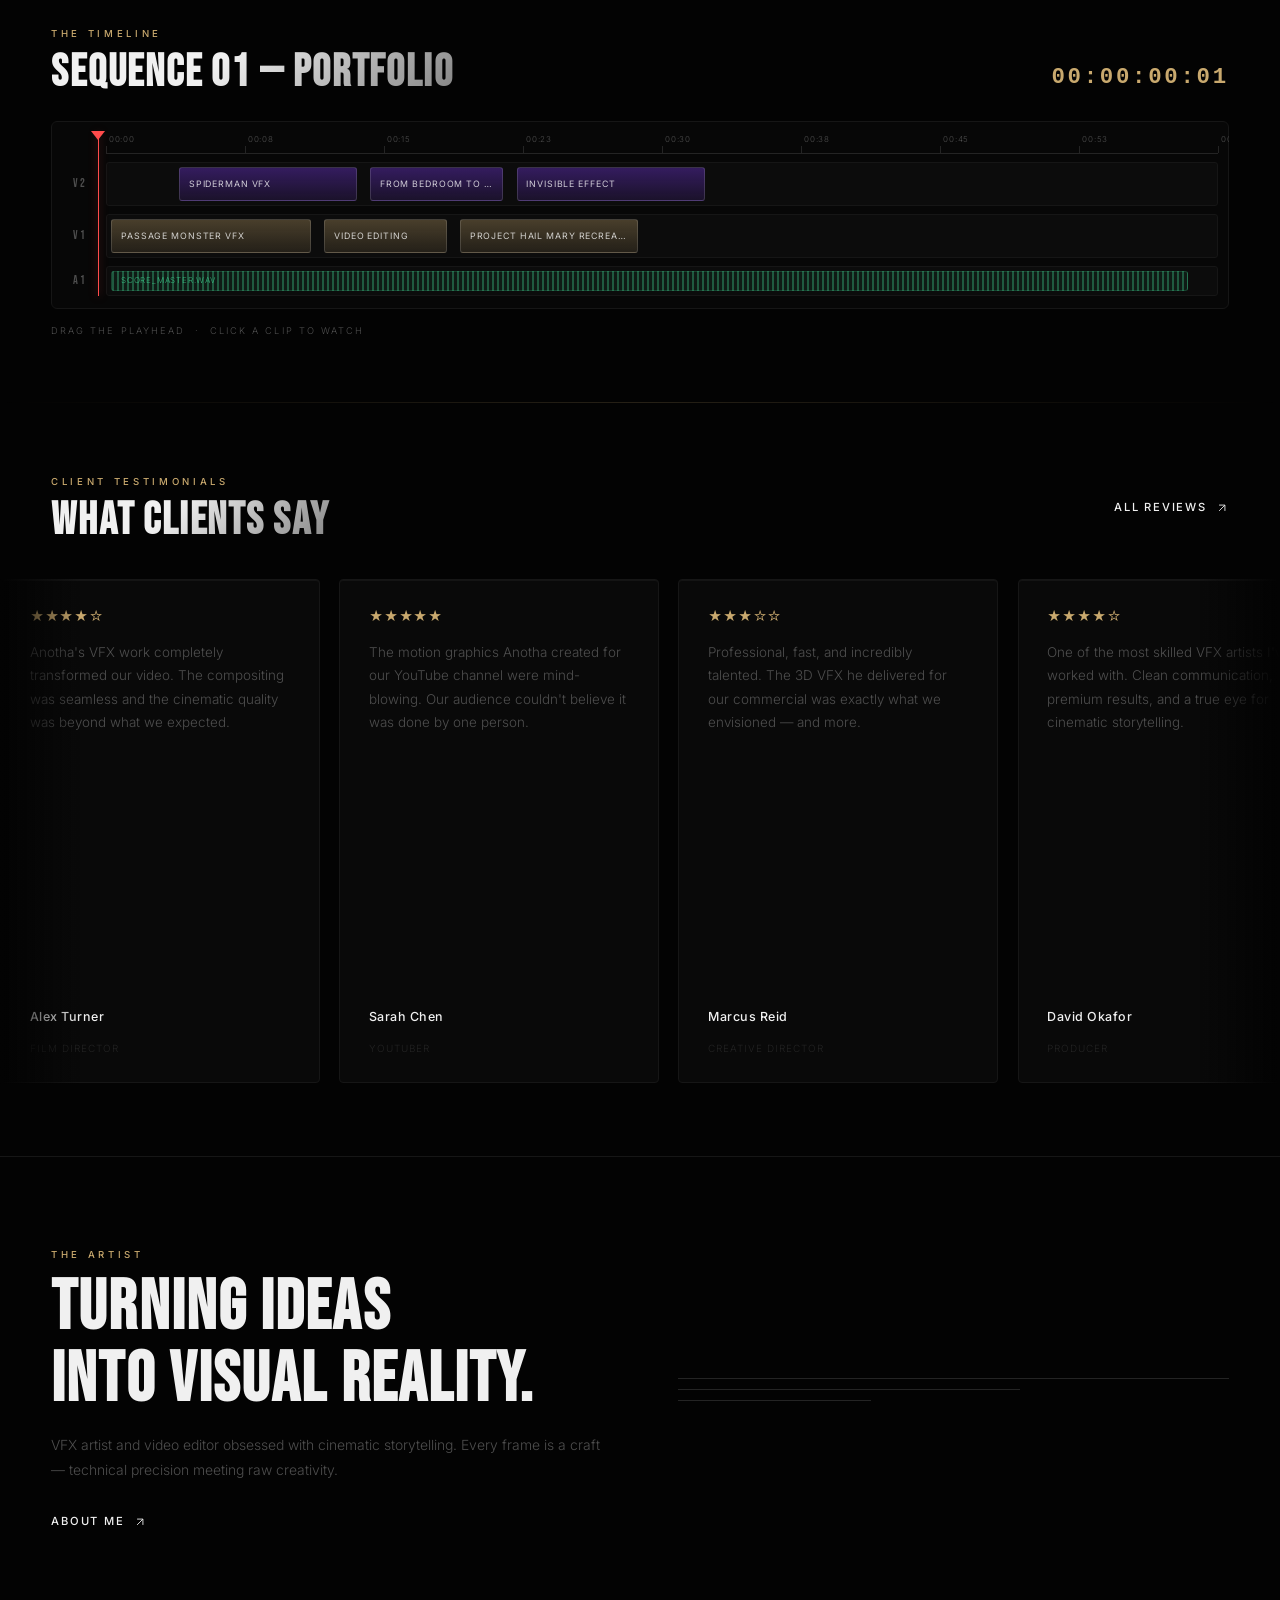
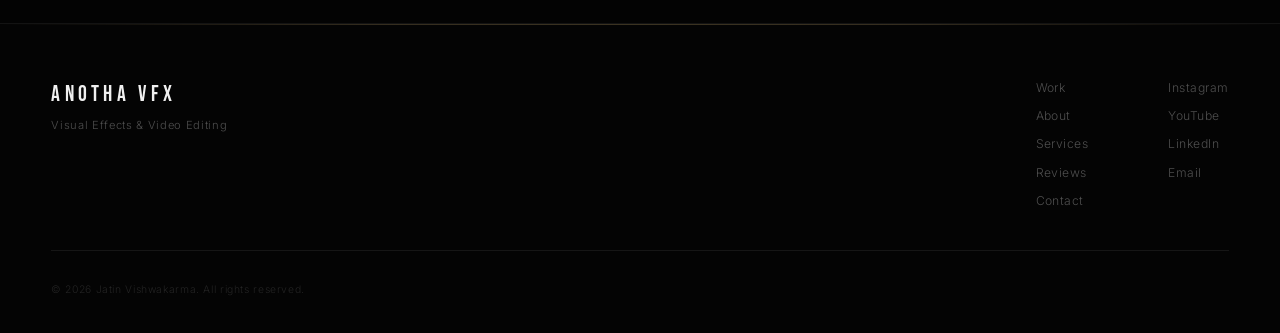
==== commit fb60e31a: "added more features in our app" ====
--- a/index.html
+++ b/index.html
@@ -32,9 +32,10 @@
   <link rel="preconnect" href="https://fonts.googleapis.com">
   <link rel="preconnect" href="https://fonts.gstatic.com" crossorigin>
   <link href="https://fonts.googleapis.com/css2?family=Bebas+Neue&family=Inter:wght@300;400;500&display=swap" rel="stylesheet">
-  <link rel="stylesheet" href="css/style.css?v=5">
+  <link rel="stylesheet" href="css/style.css?v=7">
   <!-- content.js only used for showreel embed logic -->
   <script src="js/content.js?v=3"></script>
+  <script src="js/features.js?v=2"></script>
   <!-- Schema markup -->
   <script type="application/ld+json">
   {
@@ -417,6 +418,20 @@
     <p class="nle-hint">Drag the playhead &nbsp;·&nbsp; Click a clip to watch</p>
   </section>
 
+  <!-- ══════════════════════════════════════════
+       WORKED WITH — client / studio logo strip
+       (hidden until you add clients in ANOTHA Studio)
+  ══════════════════════════════════════════ -->
+  <section class="clients-section" id="clientsSection" style="display:none">
+    <div class="clients-header">
+      <span class="section-label"><!--e:home.clientsLabel-->Trusted By<!--/e:home.clientsLabel--></span>
+      <h2 class="section-title" style="font-size:clamp(1.8rem,3.5vw,2.8rem)"><!--e:home.clientsTitle-->Worked With<!--/e:home.clientsTitle--></h2>
+    </div>
+    <div class="clients-marquee-wrap">
+      <div class="clients-marquee-track" id="clientsTrack"><!-- filled by js/clients.js?v=3 --></div>
+    </div>
+  </section>
+
 
 
   <!-- ══════════════════════════════════════════
@@ -572,6 +587,7 @@
     <svg viewBox="0 0 32 32" width="26" height="26" fill="currentColor" aria-hidden="true"><path d="M16.004 3.2c-7.06 0-12.8 5.74-12.8 12.8 0 2.26.59 4.46 1.72 6.4L3.2 28.8l6.58-1.68a12.74 12.74 0 0 0 6.22 1.62h.01c7.06 0 12.79-5.74 12.79-12.8 0-3.42-1.33-6.63-3.75-9.05a12.72 12.72 0 0 0-9.05-3.69zm0 23.36h-.01a10.6 10.6 0 0 1-5.4-1.48l-.39-.23-4.02 1.03 1.07-3.92-.25-.4a10.55 10.55 0 0 1-1.63-5.66c0-5.87 4.78-10.64 10.65-10.64 2.84 0 5.51 1.11 7.52 3.12a10.57 10.57 0 0 1 3.11 7.53c0 5.87-4.78 10.65-10.65 10.65zm5.84-7.97c-.32-.16-1.89-.93-2.19-1.04-.29-.11-.5-.16-.72.16-.21.32-.82 1.04-1.01 1.25-.18.21-.37.24-.69.08-.32-.16-1.35-.5-2.57-1.59-.95-.85-1.59-1.9-1.78-2.22-.19-.32-.02-.49.14-.65.14-.14.32-.37.48-.56.16-.19.21-.32.32-.53.11-.21.05-.4-.03-.56-.08-.16-.72-1.73-.98-2.37-.26-.62-.52-.54-.72-.55h-.61c-.21 0-.56.08-.85.4-.29.32-1.12 1.09-1.12 2.66 0 1.57 1.14 3.08 1.3 3.29.16.21 2.25 3.44 5.45 4.82.76.33 1.36.53 1.82.67.77.24 1.46.21 2.01.13.61-.09 1.89-.77 2.16-1.52.27-.75.27-1.39.19-1.52-.08-.13-.29-.21-.61-.37z"/></svg>
   </a>
 
-  <script src="js/nle.js?v=3"></script>
+  <script src="js/nle.js?v=4"></script>
+  <script src="js/clients.js?v=3"></script>
 </body>
 </html>
--- a/css/style.css
+++ b/css/style.css
@@ -2034,6 +2034,71 @@
 }
 
 /* ================================================================
+   WORKED WITH — CLIENT LOGO STRIP
+   ================================================================ */
+.clients-section {
+  padding: clamp(3rem, 7vh, 5rem) 0;
+  overflow: hidden;
+  position: relative;
+  border-top: 1px solid rgba(255,255,255,.05);
+}
+.clients-header {
+  padding: 0 clamp(1.5rem, 4vw, 3.5rem);
+  margin-bottom: clamp(1.6rem, 4vh, 2.5rem);
+}
+.clients-marquee-wrap {
+  position: relative;
+  overflow: hidden;
+}
+.clients-marquee-wrap::before,
+.clients-marquee-wrap::after {
+  content: '';
+  position: absolute; top: 0; bottom: 0; width: 90px;
+  z-index: 2; pointer-events: none;
+}
+.clients-marquee-wrap::before { left: 0;  background: linear-gradient(90deg, var(--bg), transparent); }
+.clients-marquee-wrap::after  { right: 0; background: linear-gradient(-90deg, var(--bg), transparent); }
+
+.clients-marquee-track {
+  display: inline-flex;
+  align-items: center;
+  gap: clamp(2.5rem, 6vw, 5rem);
+  will-change: transform;
+  padding: .5rem 0;
+}
+.client-item {
+  display: inline-flex;
+  flex-direction: column;
+  align-items: center;
+  gap: .7rem;
+  flex-shrink: 0;
+  opacity: .55;
+  transition: opacity .35s;
+}
+.client-item:hover { opacity: 1; }
+.client-logo {
+  height: clamp(54px, 7vw, 84px);
+  width: auto; max-width: 240px;
+  object-fit: contain;
+  opacity: .9;                                     /* show the real logo as uploaded */
+  transition: opacity .35s, transform .35s var(--ease-spring);
+}
+.client-item:hover .client-logo {
+  opacity: 1;
+  transform: scale(1.05);
+}
+.client-name {
+  font-size: .62rem;
+  letter-spacing: .18em;
+  text-transform: uppercase;
+  color: var(--text-muted);
+  white-space: nowrap;
+}
+@media (max-width: 600px) {
+  .clients-marquee-track { gap: 2.2rem; }
+}
+
+/* ================================================================
    REVIEWS — HOMEPAGE MARQUEE
    ================================================================ */
 .reviews-marquee-section {
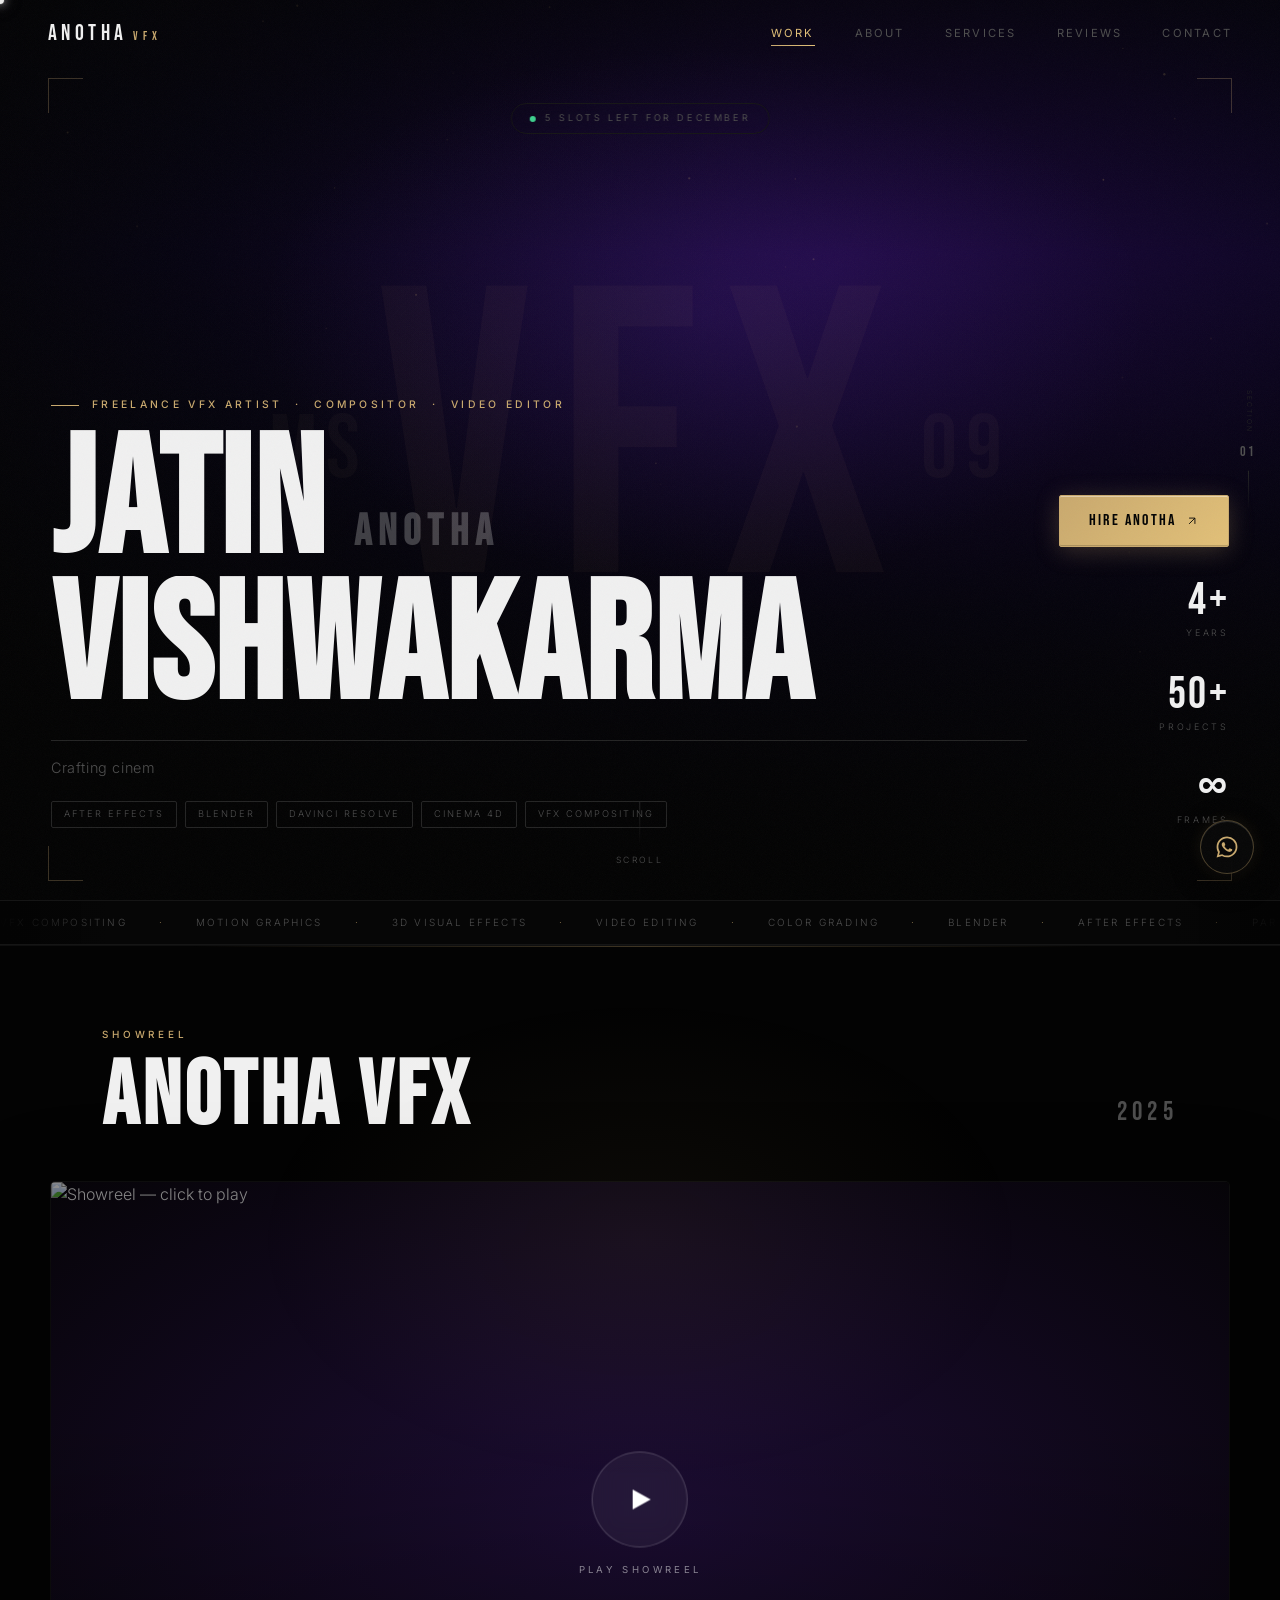
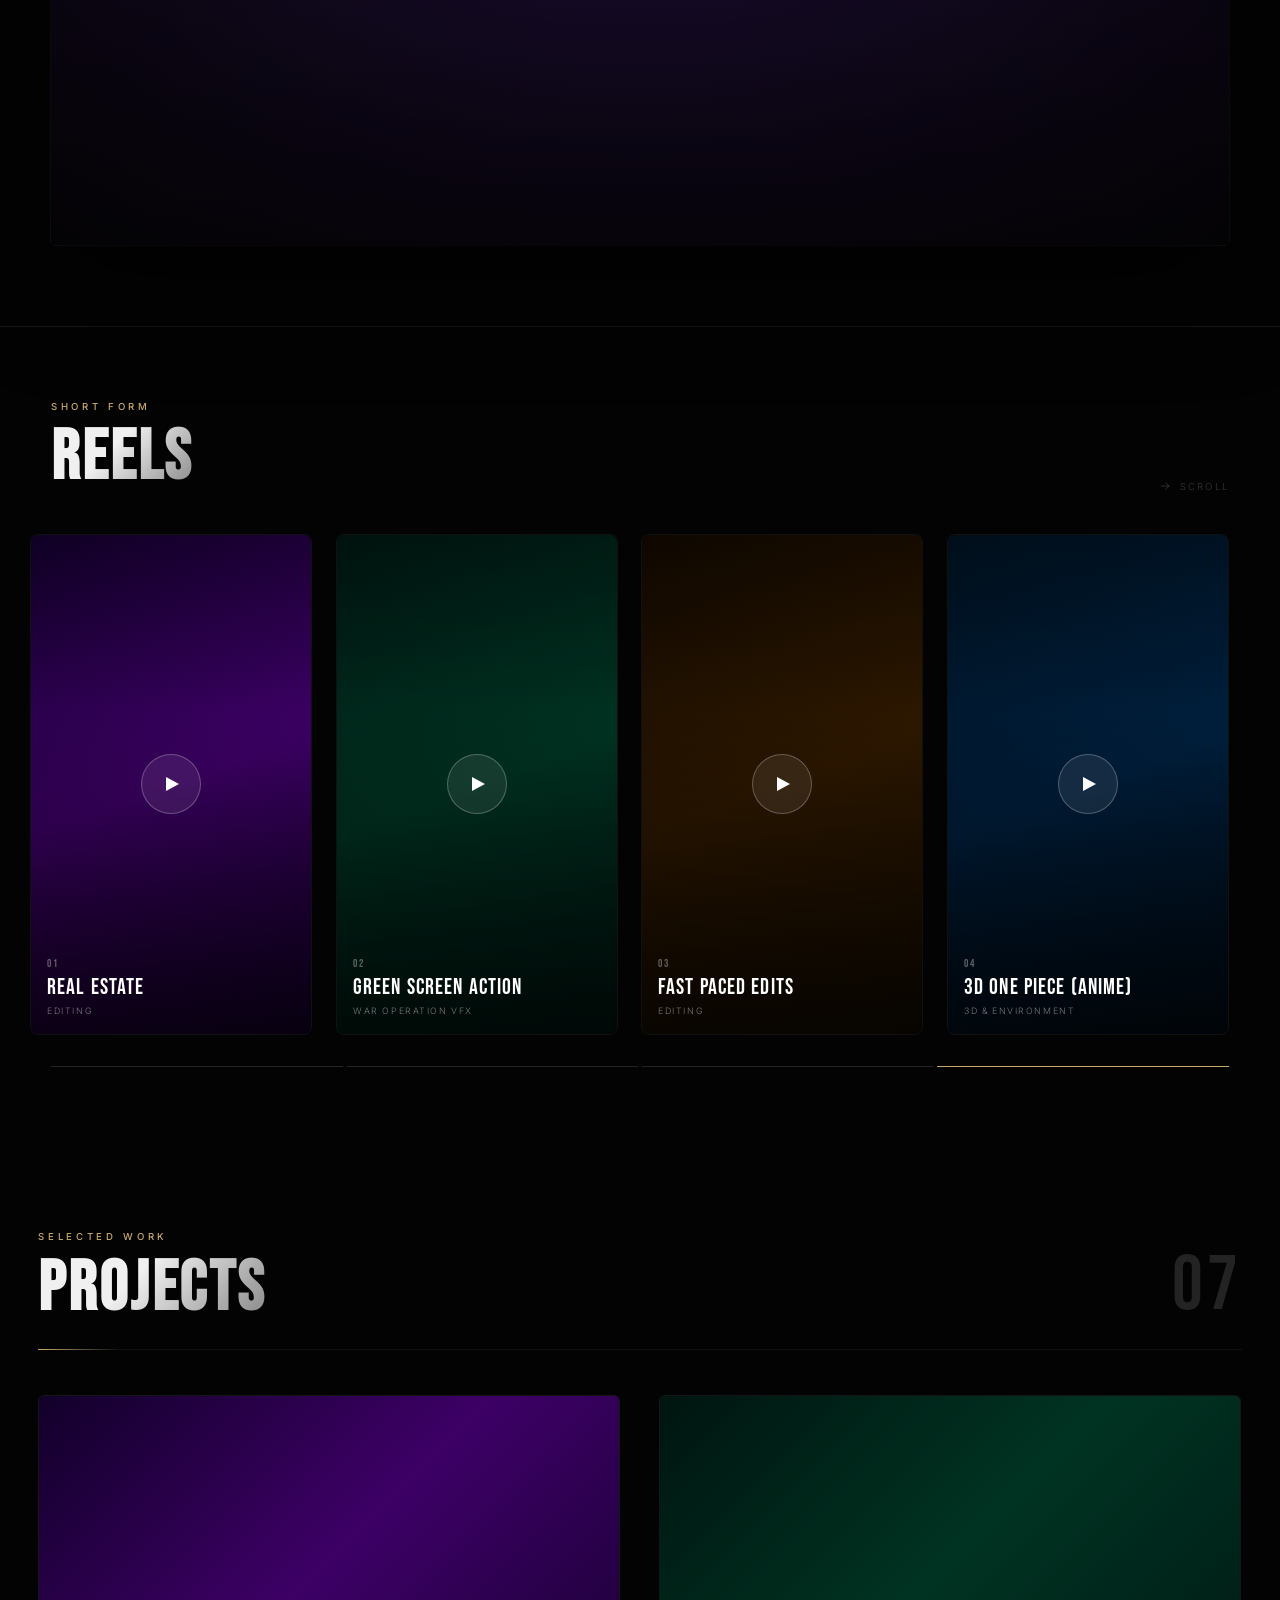
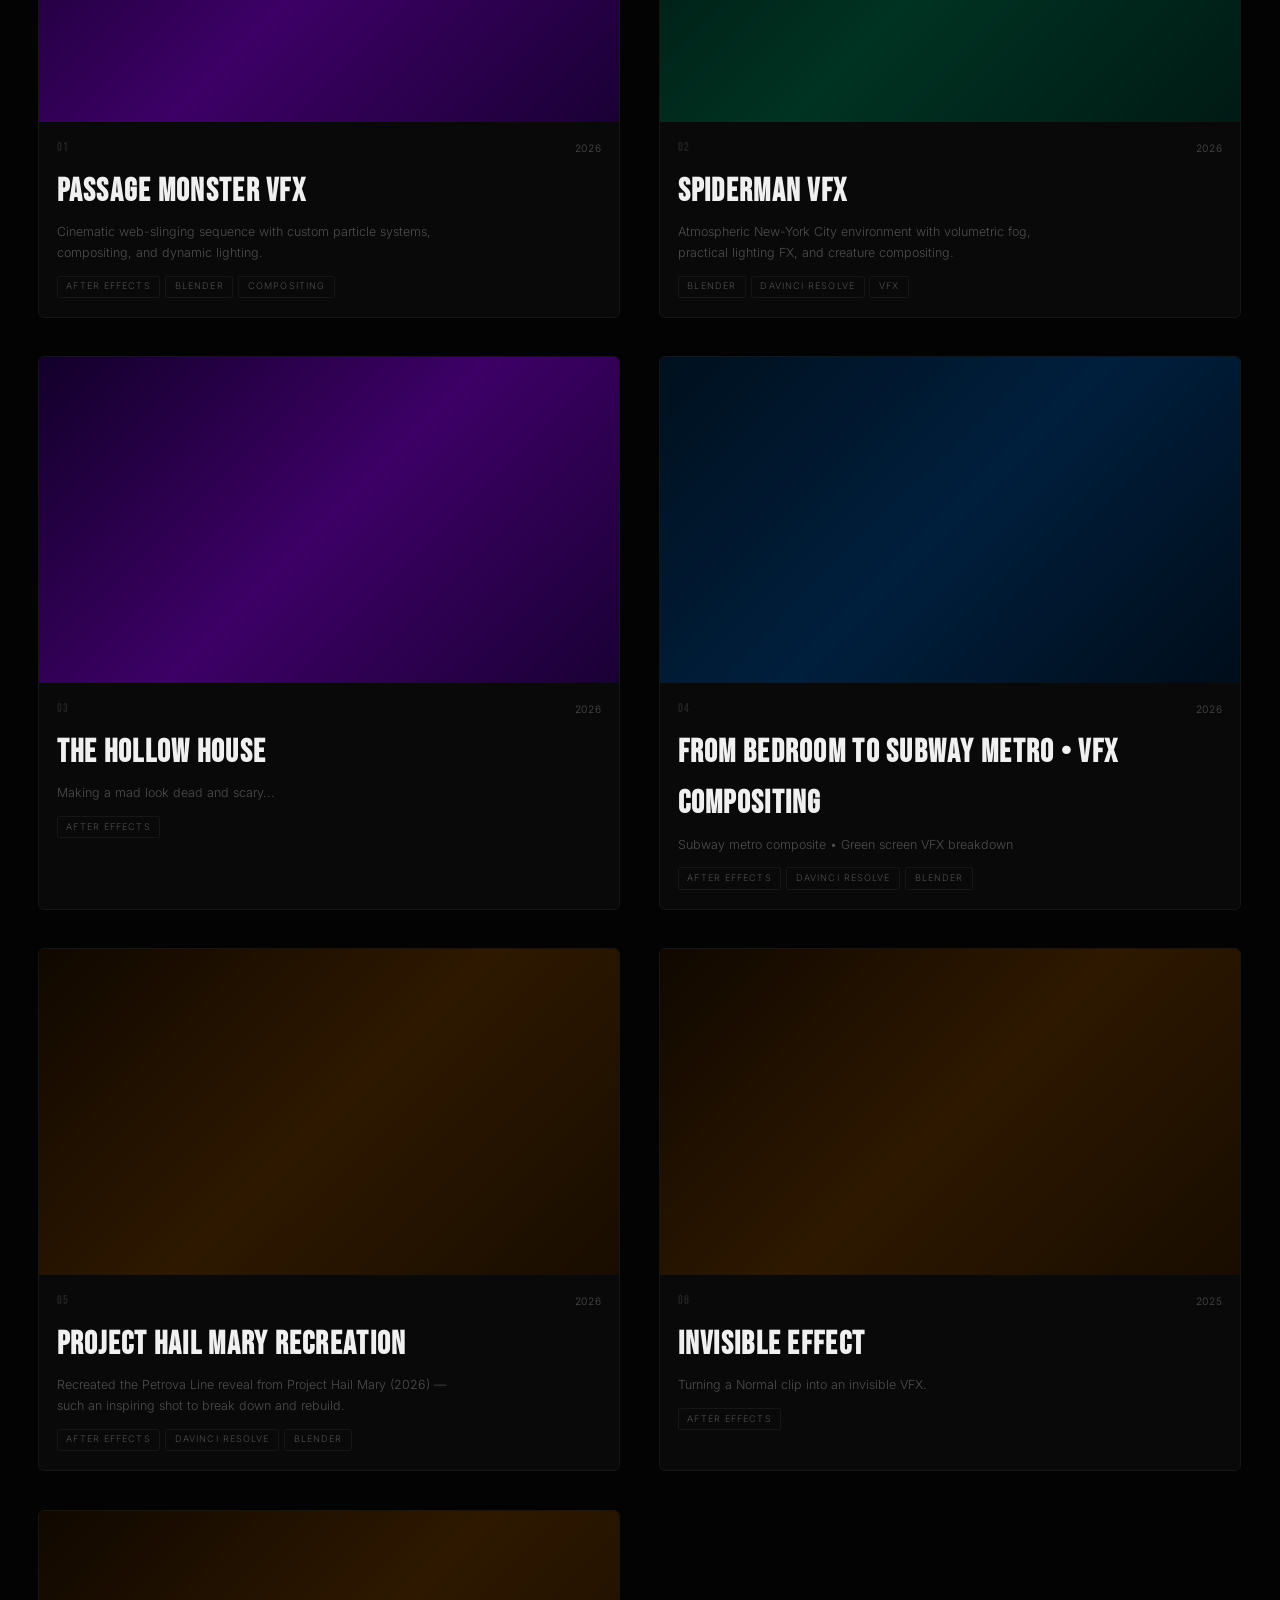
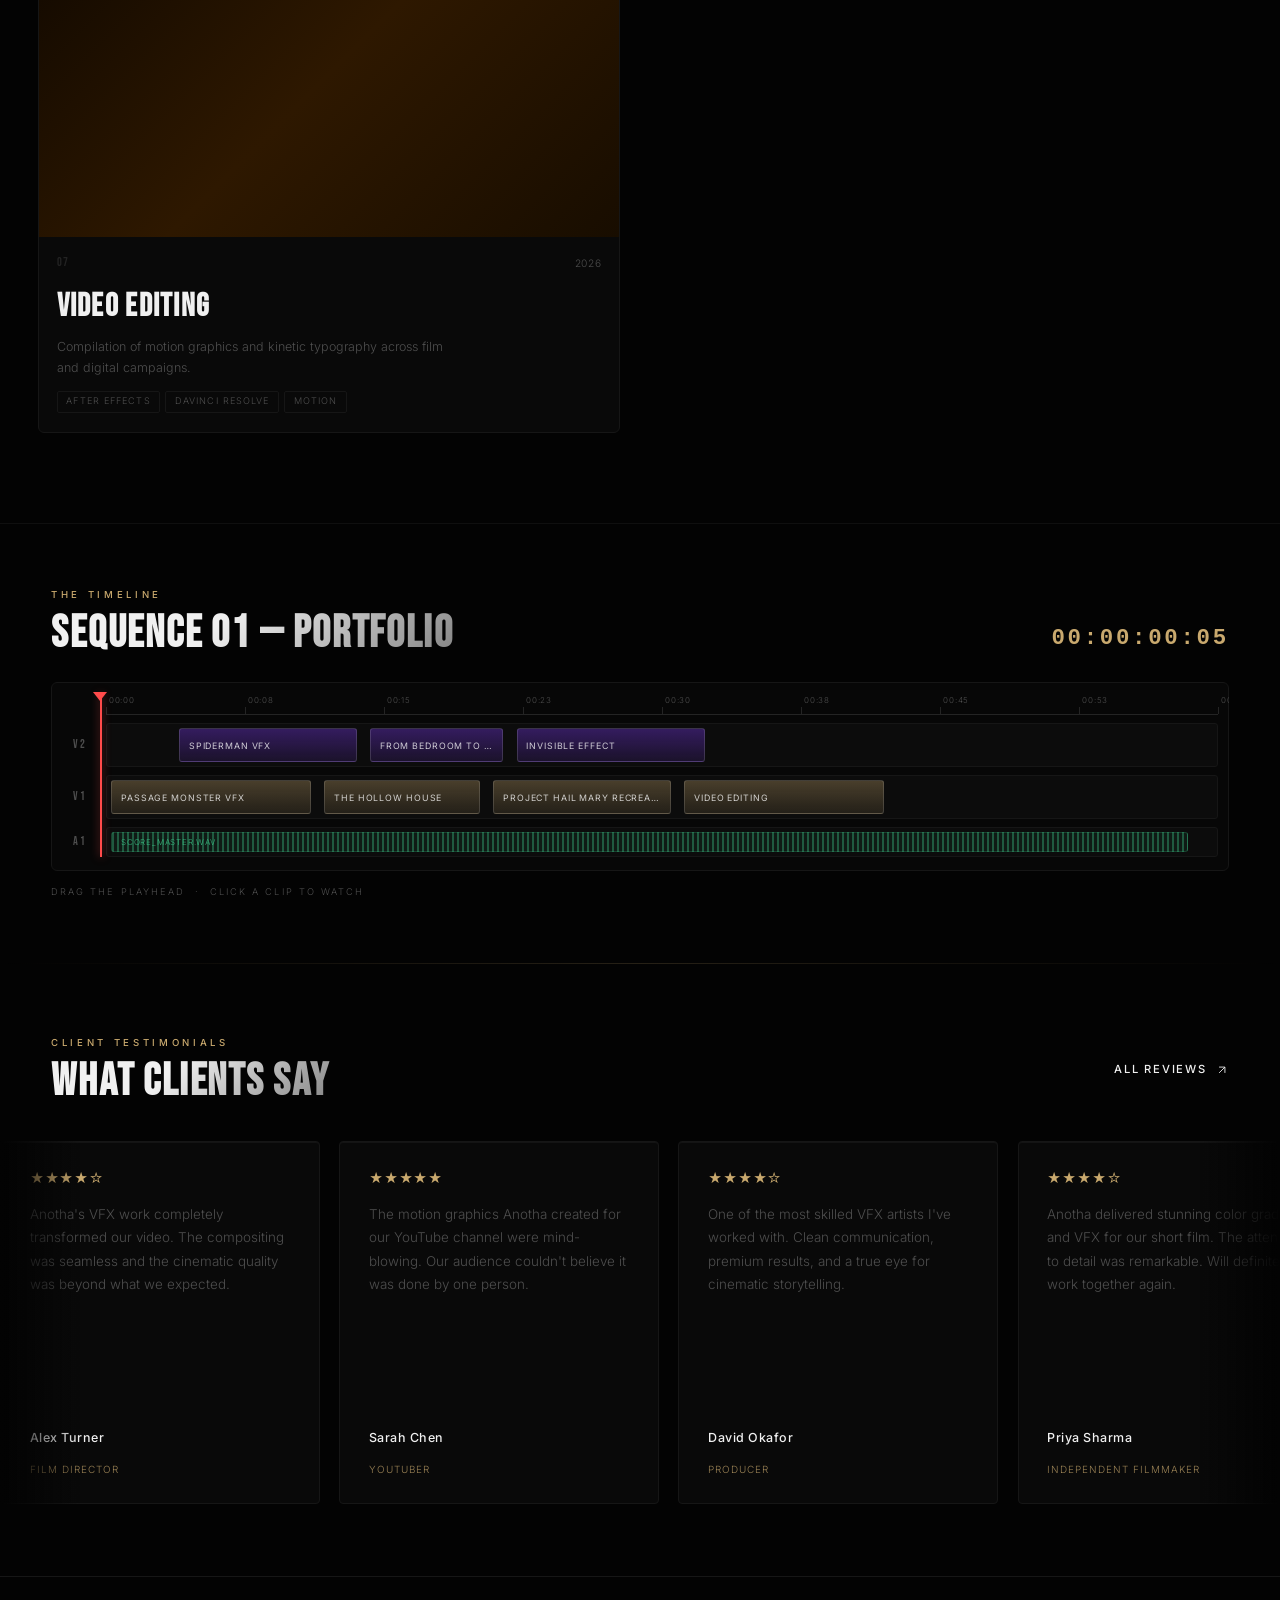
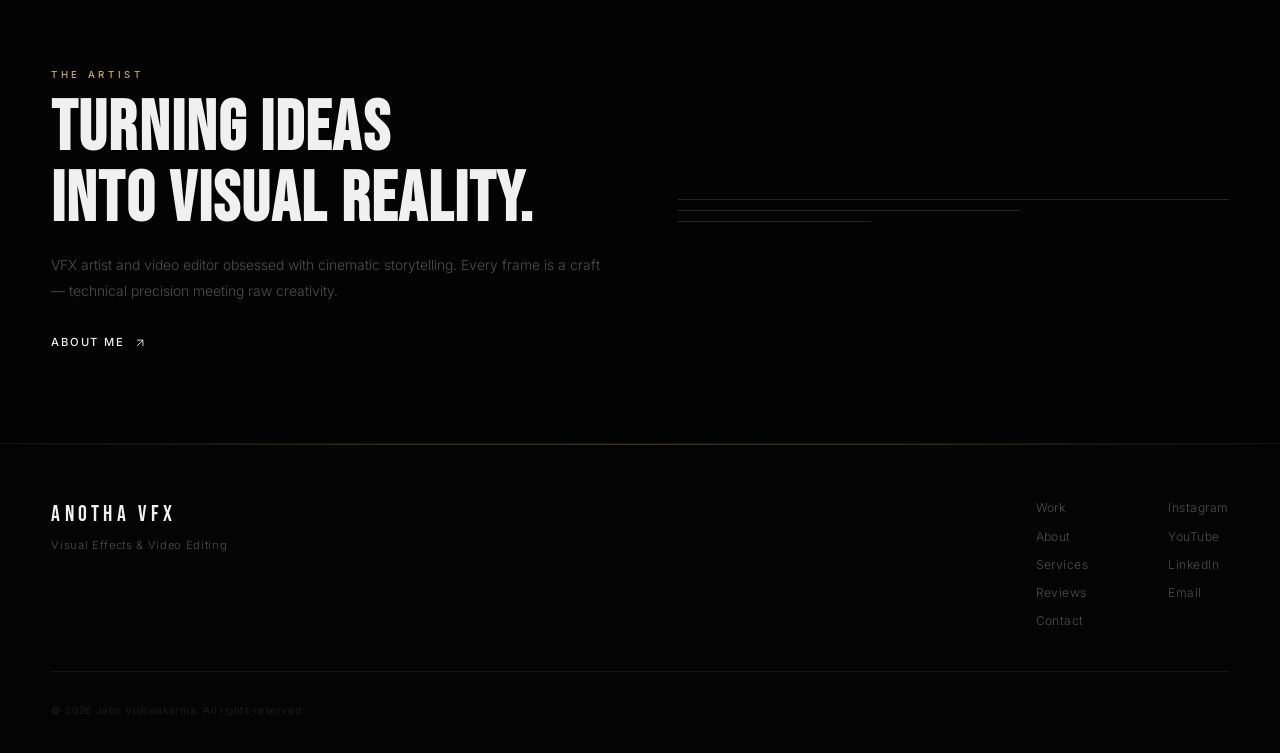
==== commit 8655eb92: "reviews" ====
--- a/index.html
+++ b/index.html
@@ -32,7 +32,7 @@
   <link rel="preconnect" href="https://fonts.googleapis.com">
   <link rel="preconnect" href="https://fonts.gstatic.com" crossorigin>
   <link href="https://fonts.googleapis.com/css2?family=Bebas+Neue&family=Inter:wght@300;400;500&display=swap" rel="stylesheet">
-  <link rel="stylesheet" href="css/style.css?v=7">
+  <link rel="stylesheet" href="css/style.css?v=8">
   <!-- content.js only used for showreel embed logic -->
   <script src="js/content.js?v=3"></script>
   <script src="js/features.js?v=2"></script>
--- a/css/style.css
+++ b/css/style.css
@@ -2174,7 +2174,7 @@
 }
 .rmc-role {
   font-size: .62rem;
-  color: var(--text-dim);
+  color: rgba(201,169,110,.75);
   letter-spacing: .1em;
   text-transform: uppercase;
 }
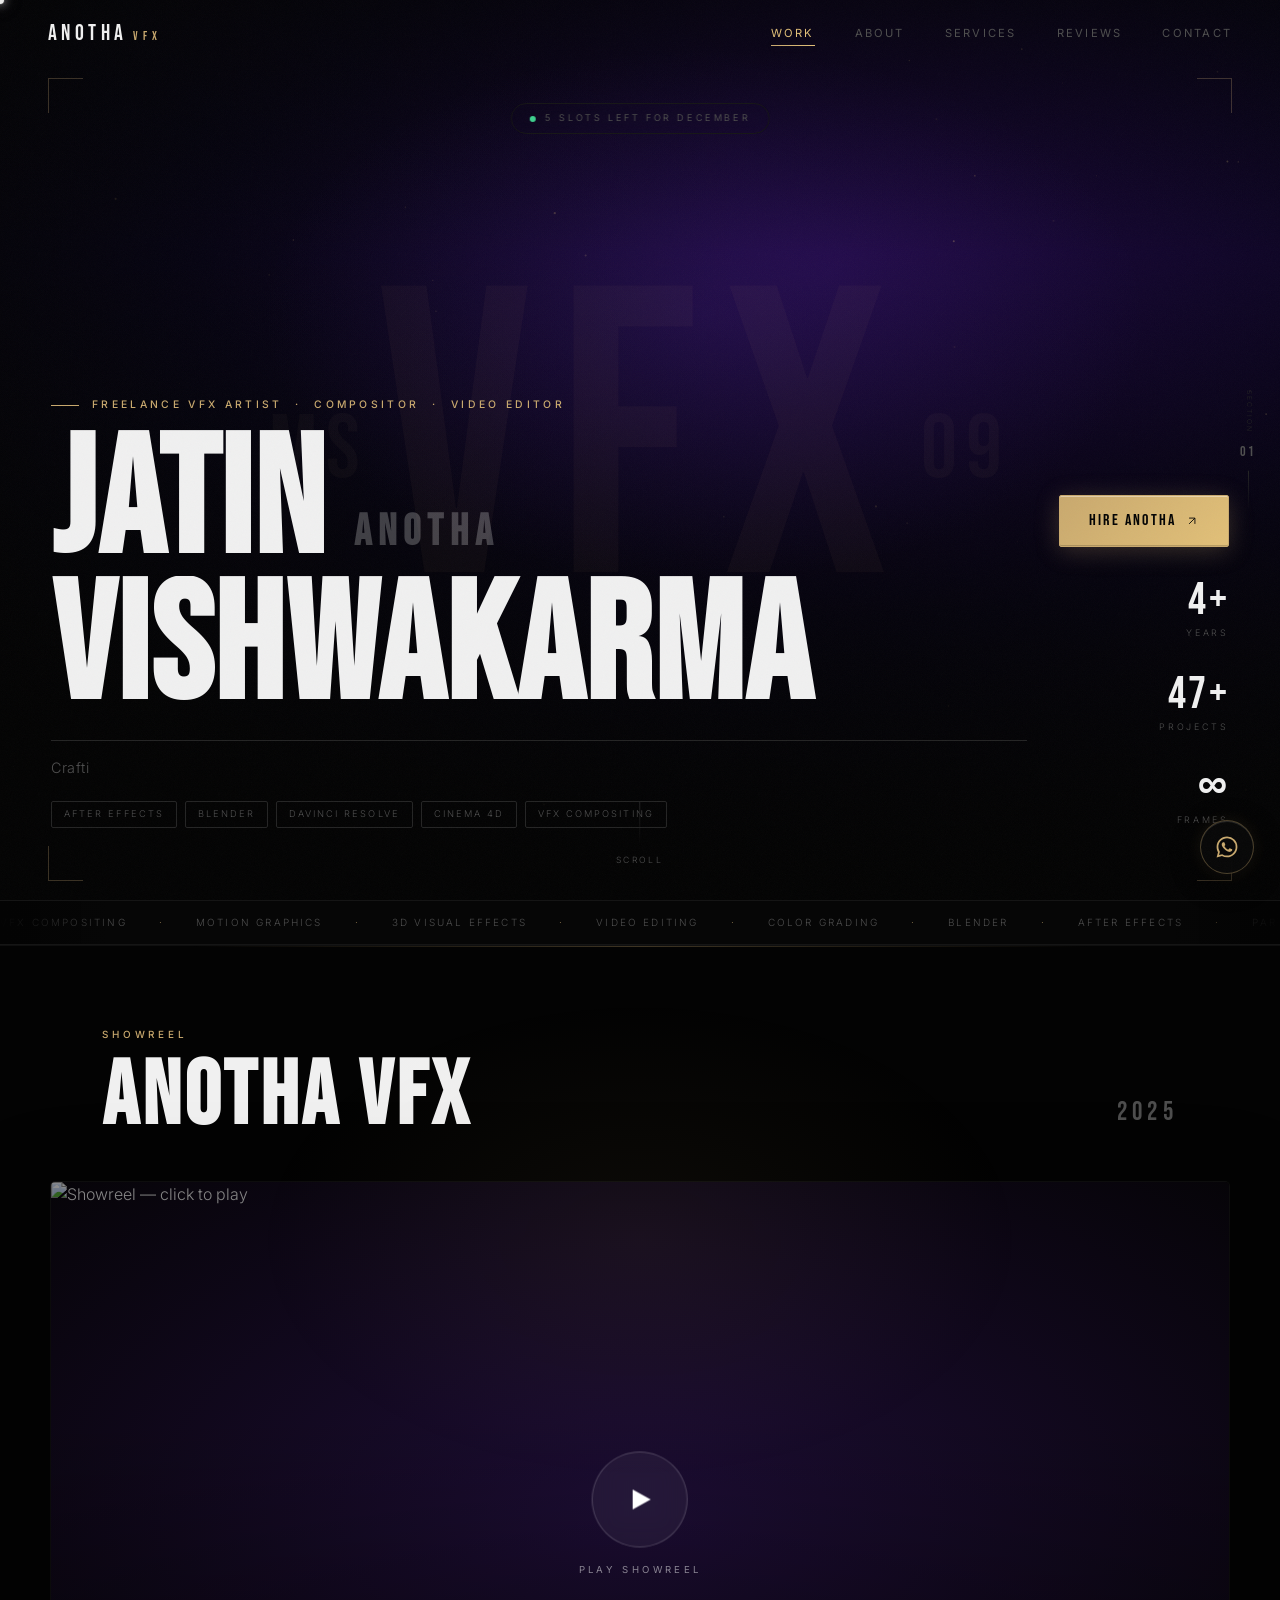
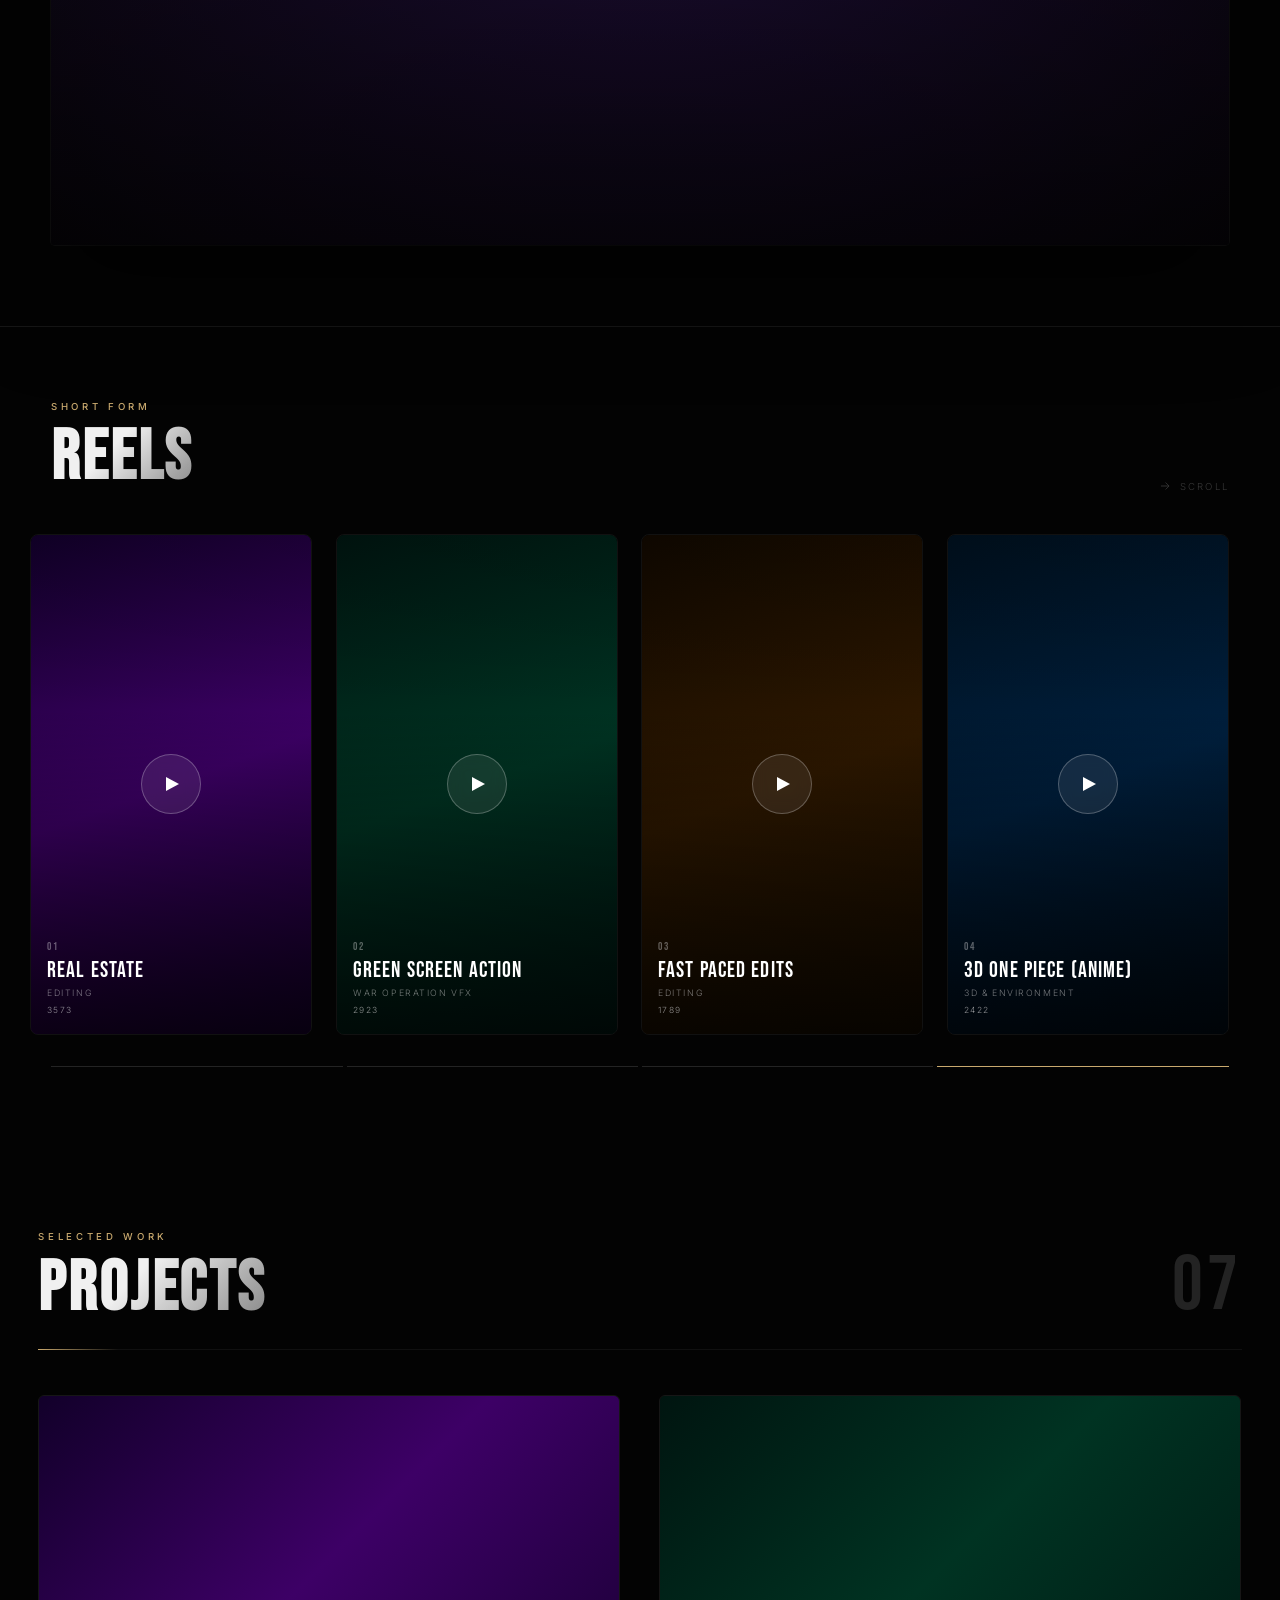
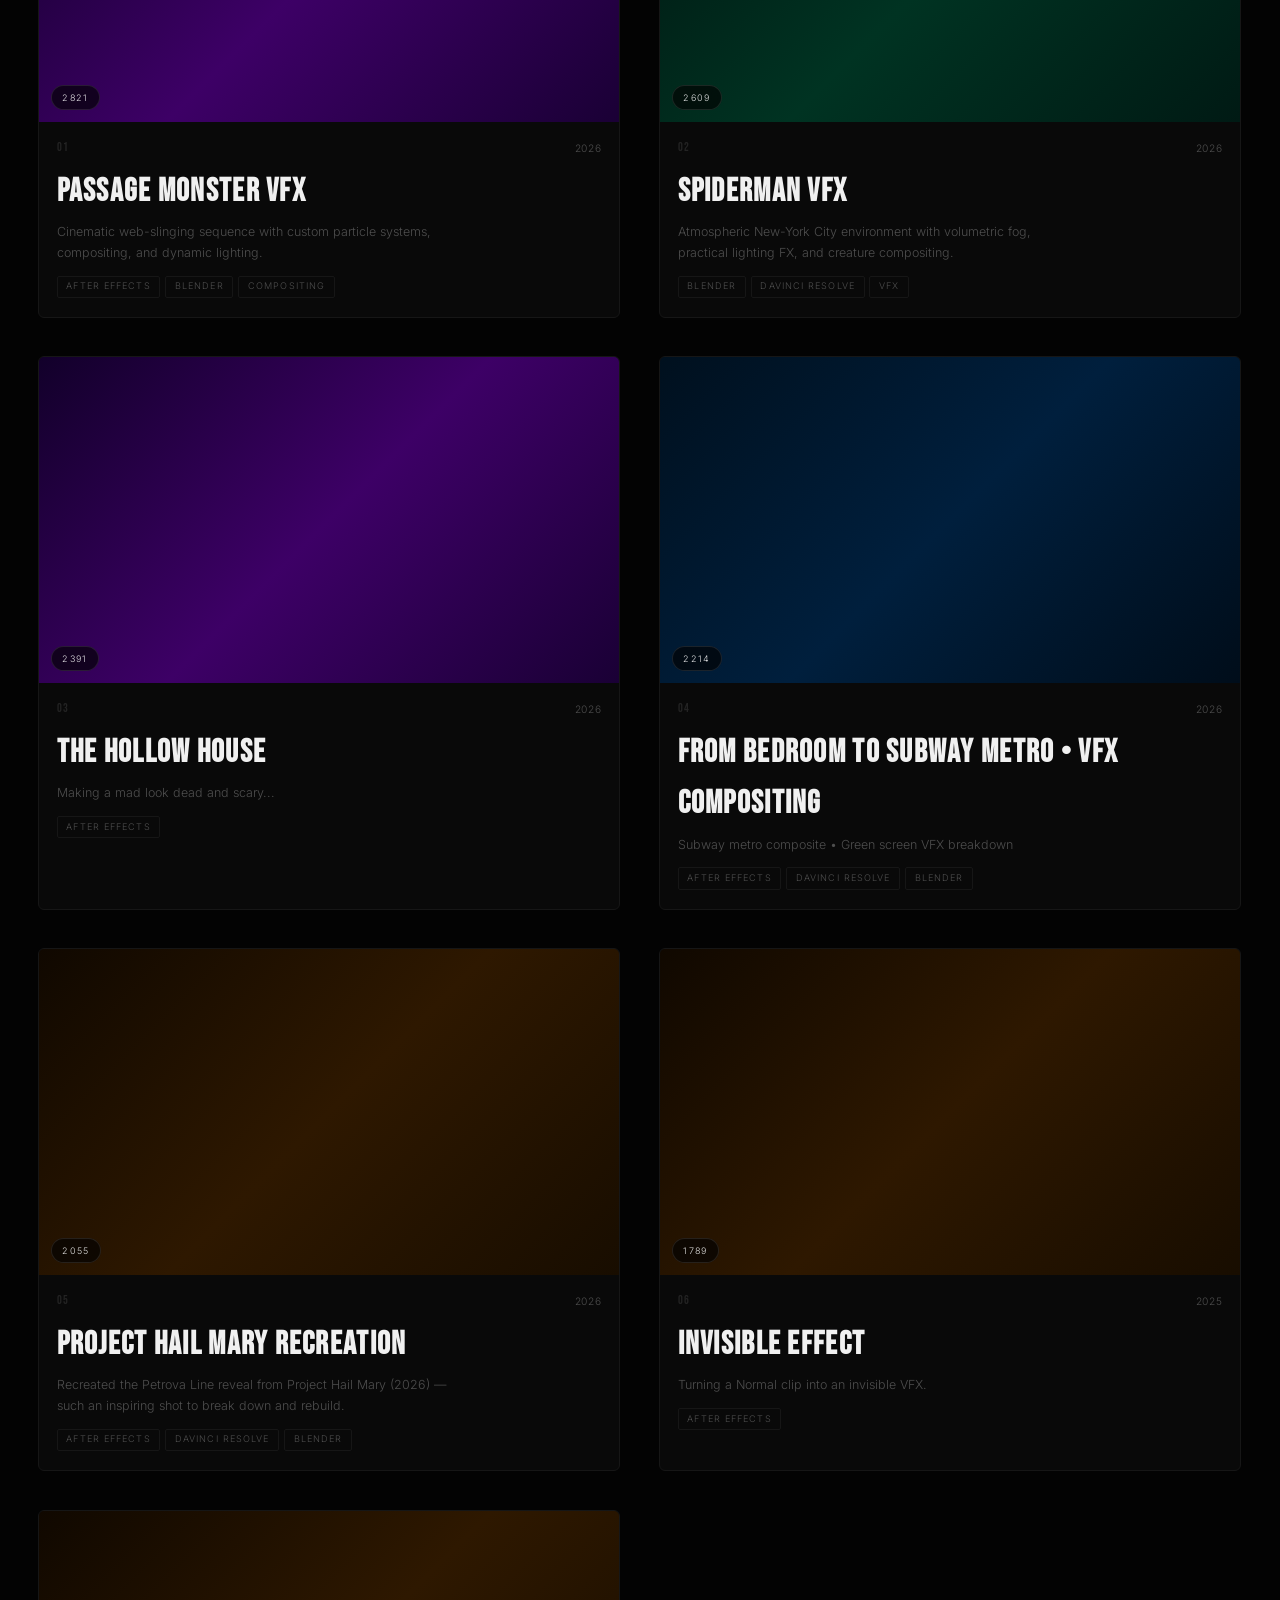
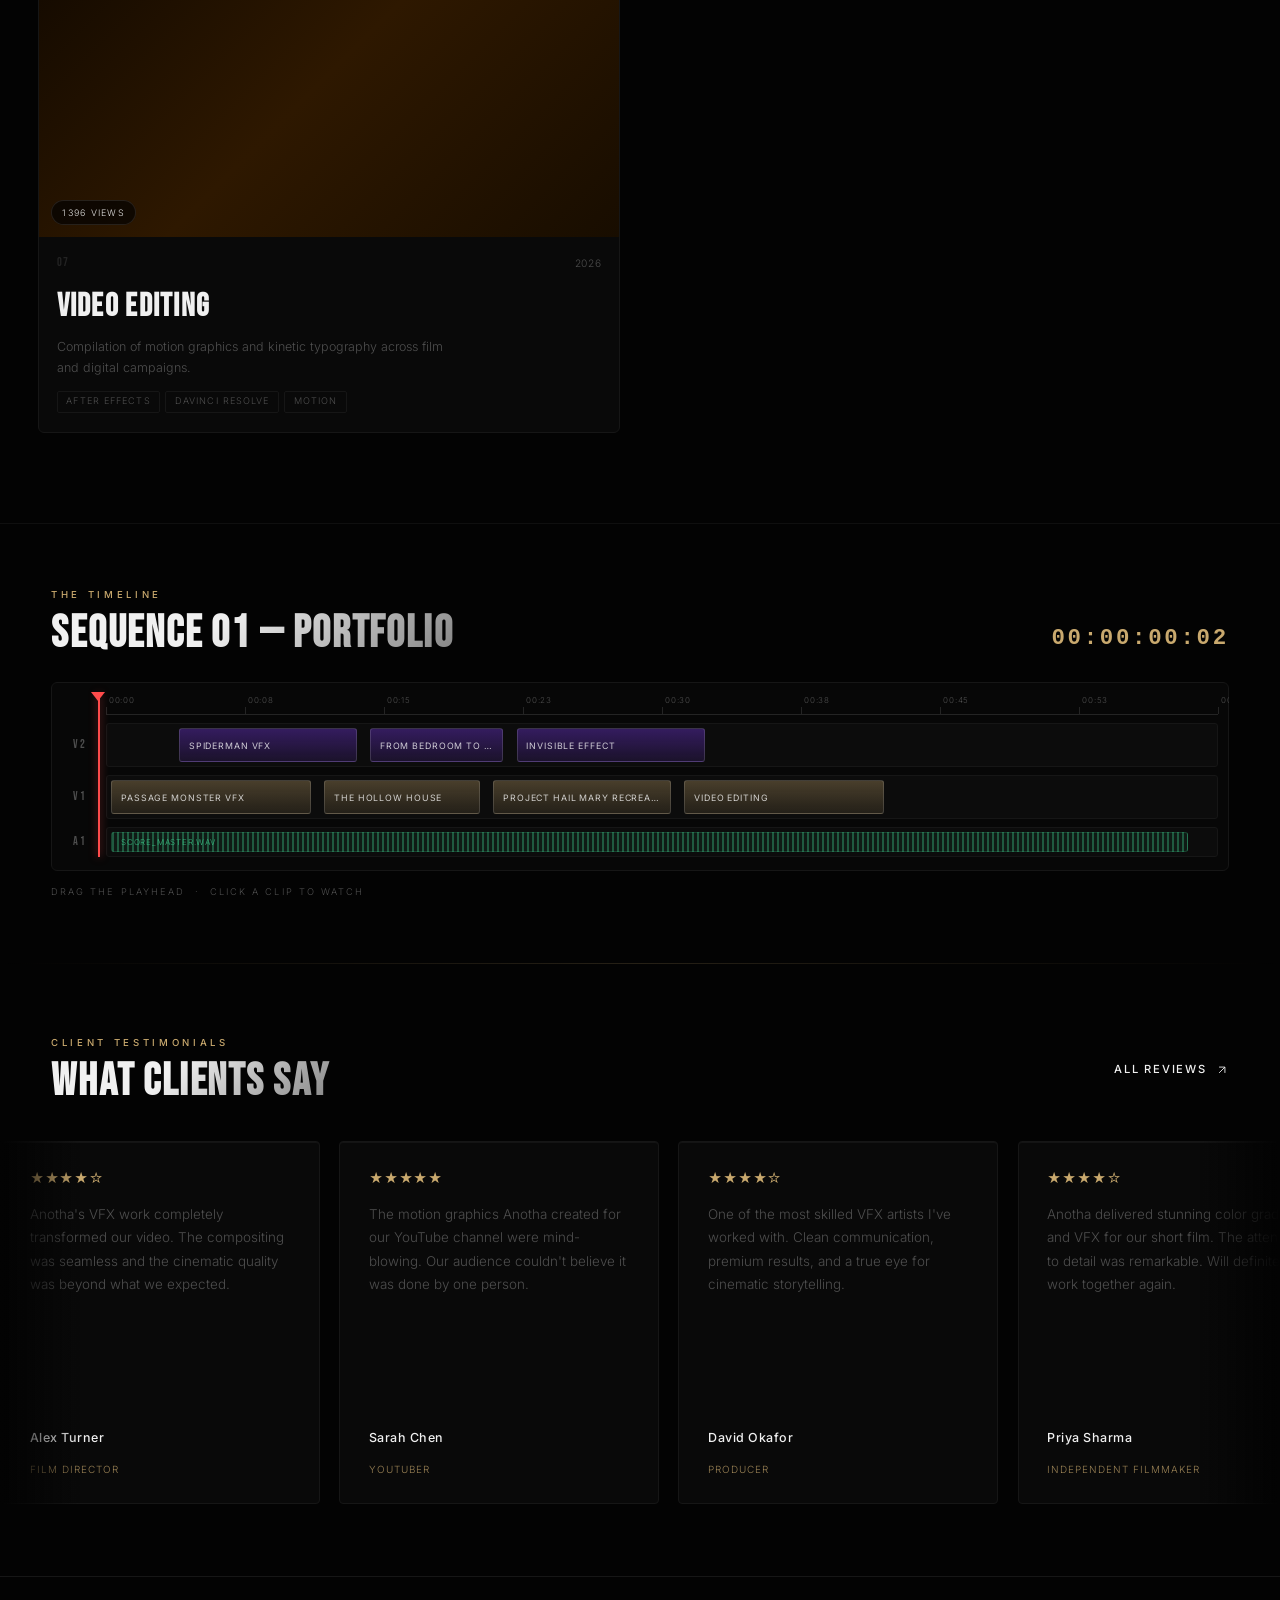
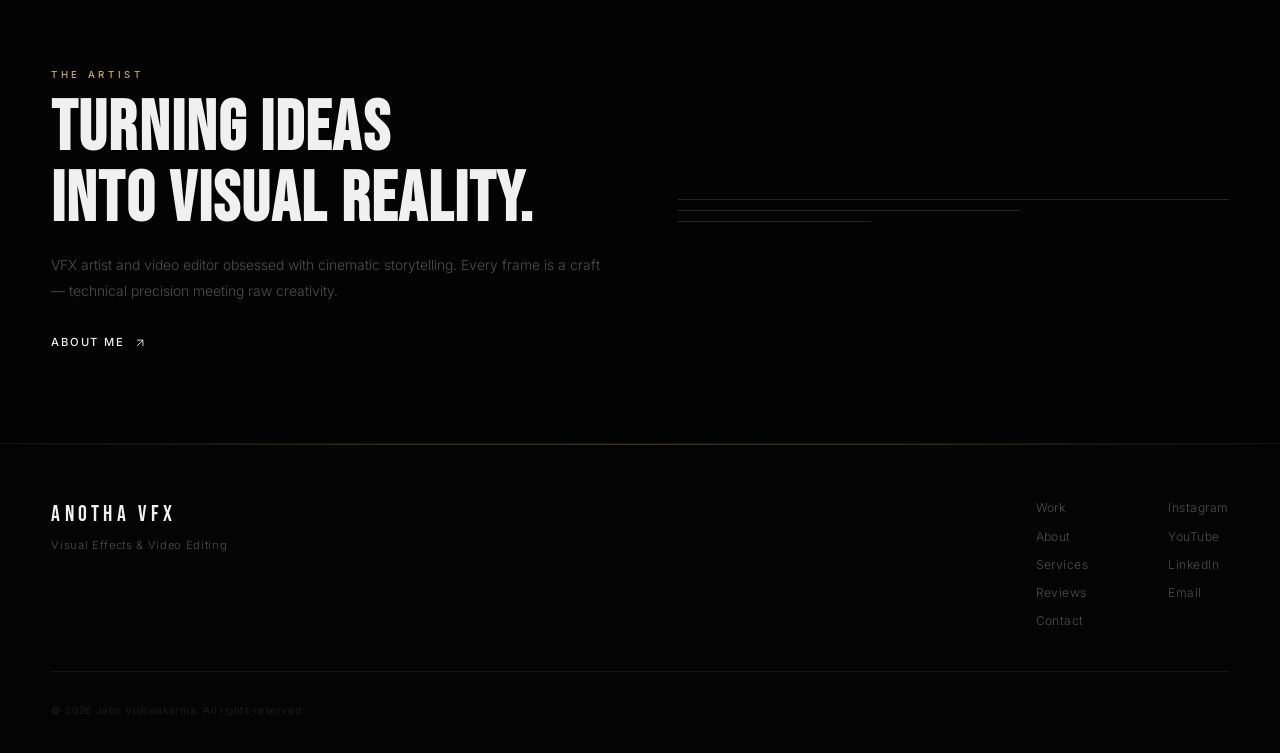
==== commit c1aa3295: "counter" ====
--- a/index.html
+++ b/index.html
@@ -32,7 +32,7 @@
   <link rel="preconnect" href="https://fonts.googleapis.com">
   <link rel="preconnect" href="https://fonts.gstatic.com" crossorigin>
   <link href="https://fonts.googleapis.com/css2?family=Bebas+Neue&family=Inter:wght@300;400;500&display=swap" rel="stylesheet">
-  <link rel="stylesheet" href="css/style.css?v=8">
+  <link rel="stylesheet" href="css/style.css?v=9">
   <!-- content.js only used for showreel embed logic -->
   <script src="js/content.js?v=3"></script>
   <script src="js/features.js?v=2"></script>
@@ -350,7 +350,7 @@
     <!-- Horizontal scroll track -->
     <div class="reels-track-wrap">
       <div class="reels-track" id="reelsTrack">
-        <!-- Reel cards are rendered by js/videos.js — edit them in ANOTHA Studio -->
+        <!-- Reel cards are rendered by js/videos.js?v=7 — edit them in ANOTHA Studio -->
       </div>
     </div>
 
@@ -391,7 +391,7 @@
         Then uncomment the <video> block inside that card.
     -->
     <div class="projects-grid" id="projectsGrid">
-      <!-- Project cards are rendered by js/videos.js — edit them in ANOTHA Studio -->
+      <!-- Project cards are rendered by js/videos.js?v=7 — edit them in ANOTHA Studio -->
     </div><!-- /projects-grid -->
   </section>
 
@@ -533,8 +533,8 @@
   <script src="https://player.vimeo.com/api/player.js"></script>
   <!-- Reviews data — must load before main.js uses REVIEWS -->
   <script src="reviews/data.js"></script>
-  <script src="js/videos.js?v=4"></script>
-  <script src="js/main.js?v=5"></script>
+  <script src="js/videos.js?v=7"></script>
+  <script src="js/main.js?v=7"></script>
 
   <script>
     // Build homepage reviews marquee and animate via Web Animations API
--- a/css/style.css
+++ b/css/style.css
@@ -2033,6 +2033,22 @@
   .mob-social    { flex-wrap: wrap; gap: .4rem 1.2rem; }
 }
 
+/* ── View count badge on video cards ──────────────────────────── */
+.view-count {
+  position: absolute; left: 12px; bottom: 12px; z-index: 3;
+  font-size: .56rem; letter-spacing: .14em; text-transform: uppercase;
+  color: rgba(255,255,255,.88);
+  background: rgba(3,3,3,.66);
+  backdrop-filter: blur(8px); -webkit-backdrop-filter: blur(8px);
+  border: 1px solid rgba(255,255,255,.1);
+  padding: .28rem .65rem; border-radius: 100px;
+  pointer-events: none;
+}
+.reel-views {
+  font-size: .53rem; letter-spacing: .16em; text-transform: uppercase;
+  color: rgba(255,255,255,.55);
+}
+
 /* ================================================================
    WORKED WITH — CLIENT LOGO STRIP
    ================================================================ */
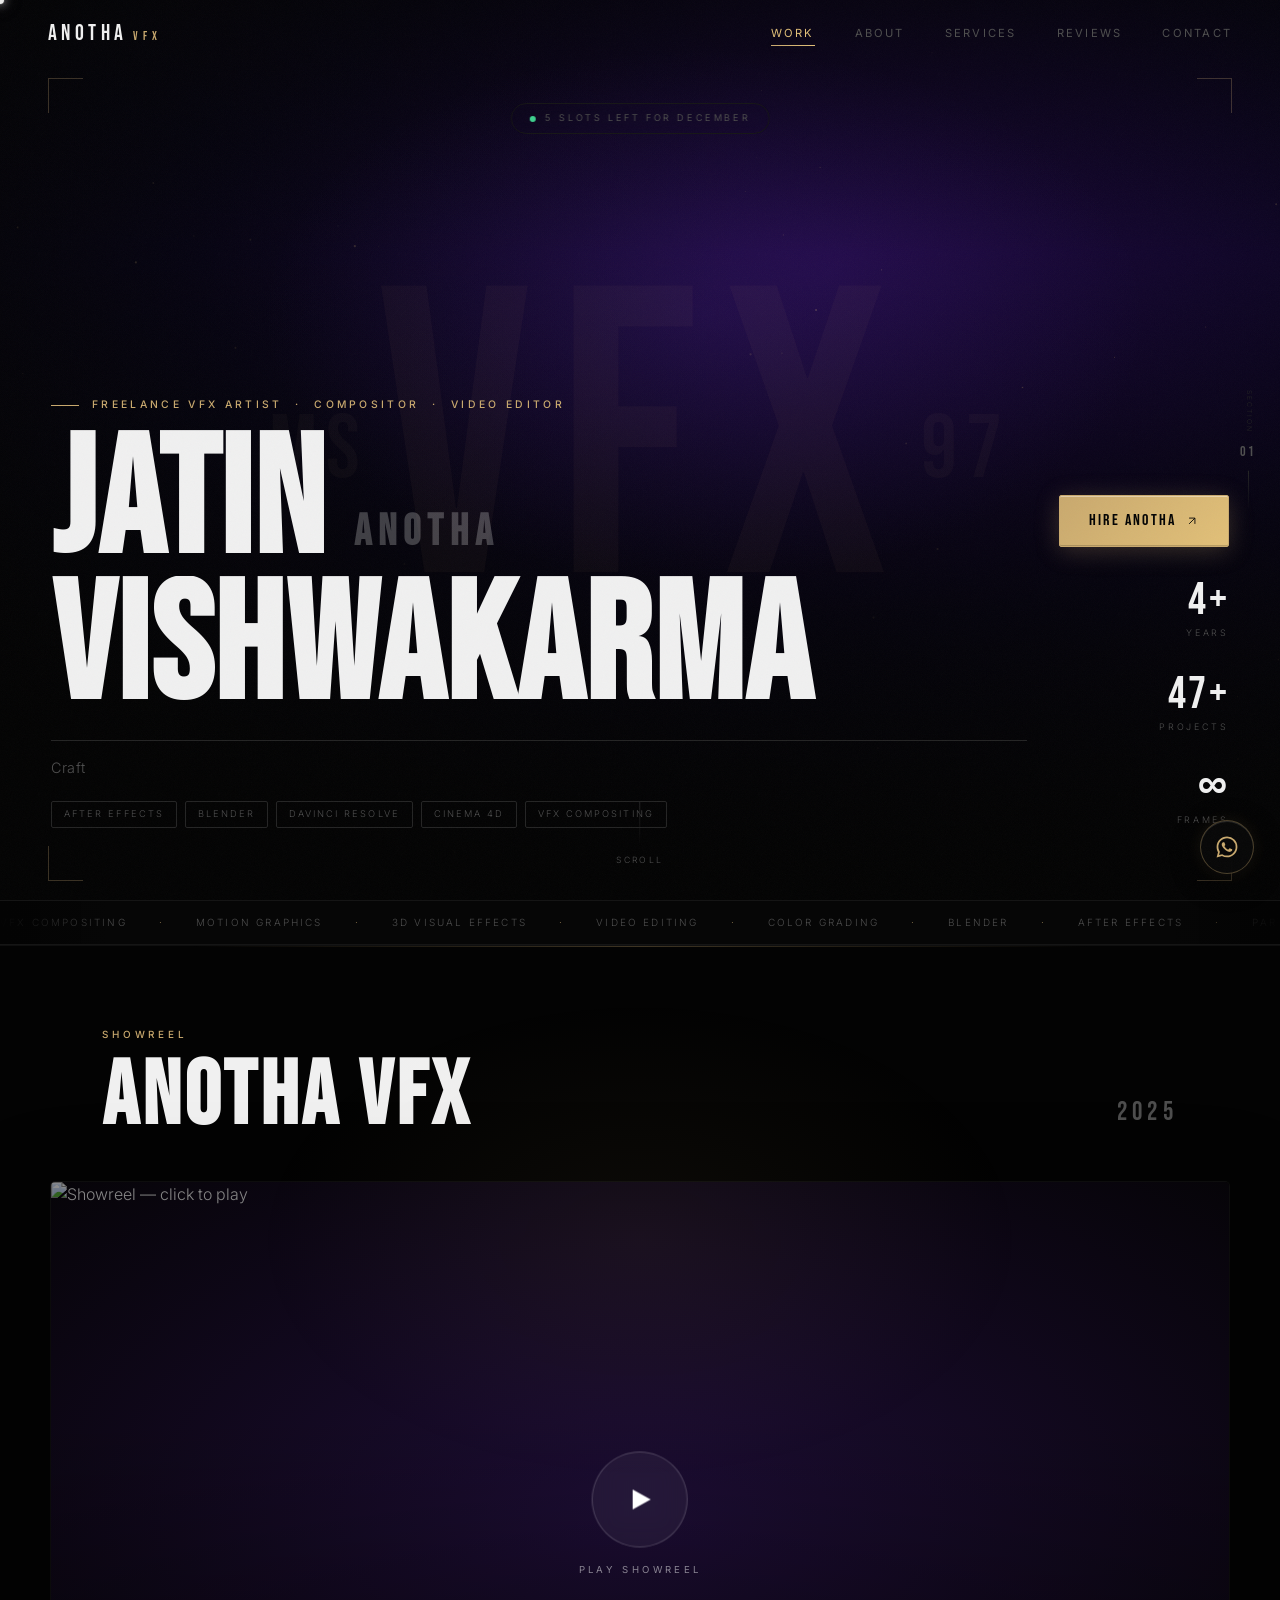
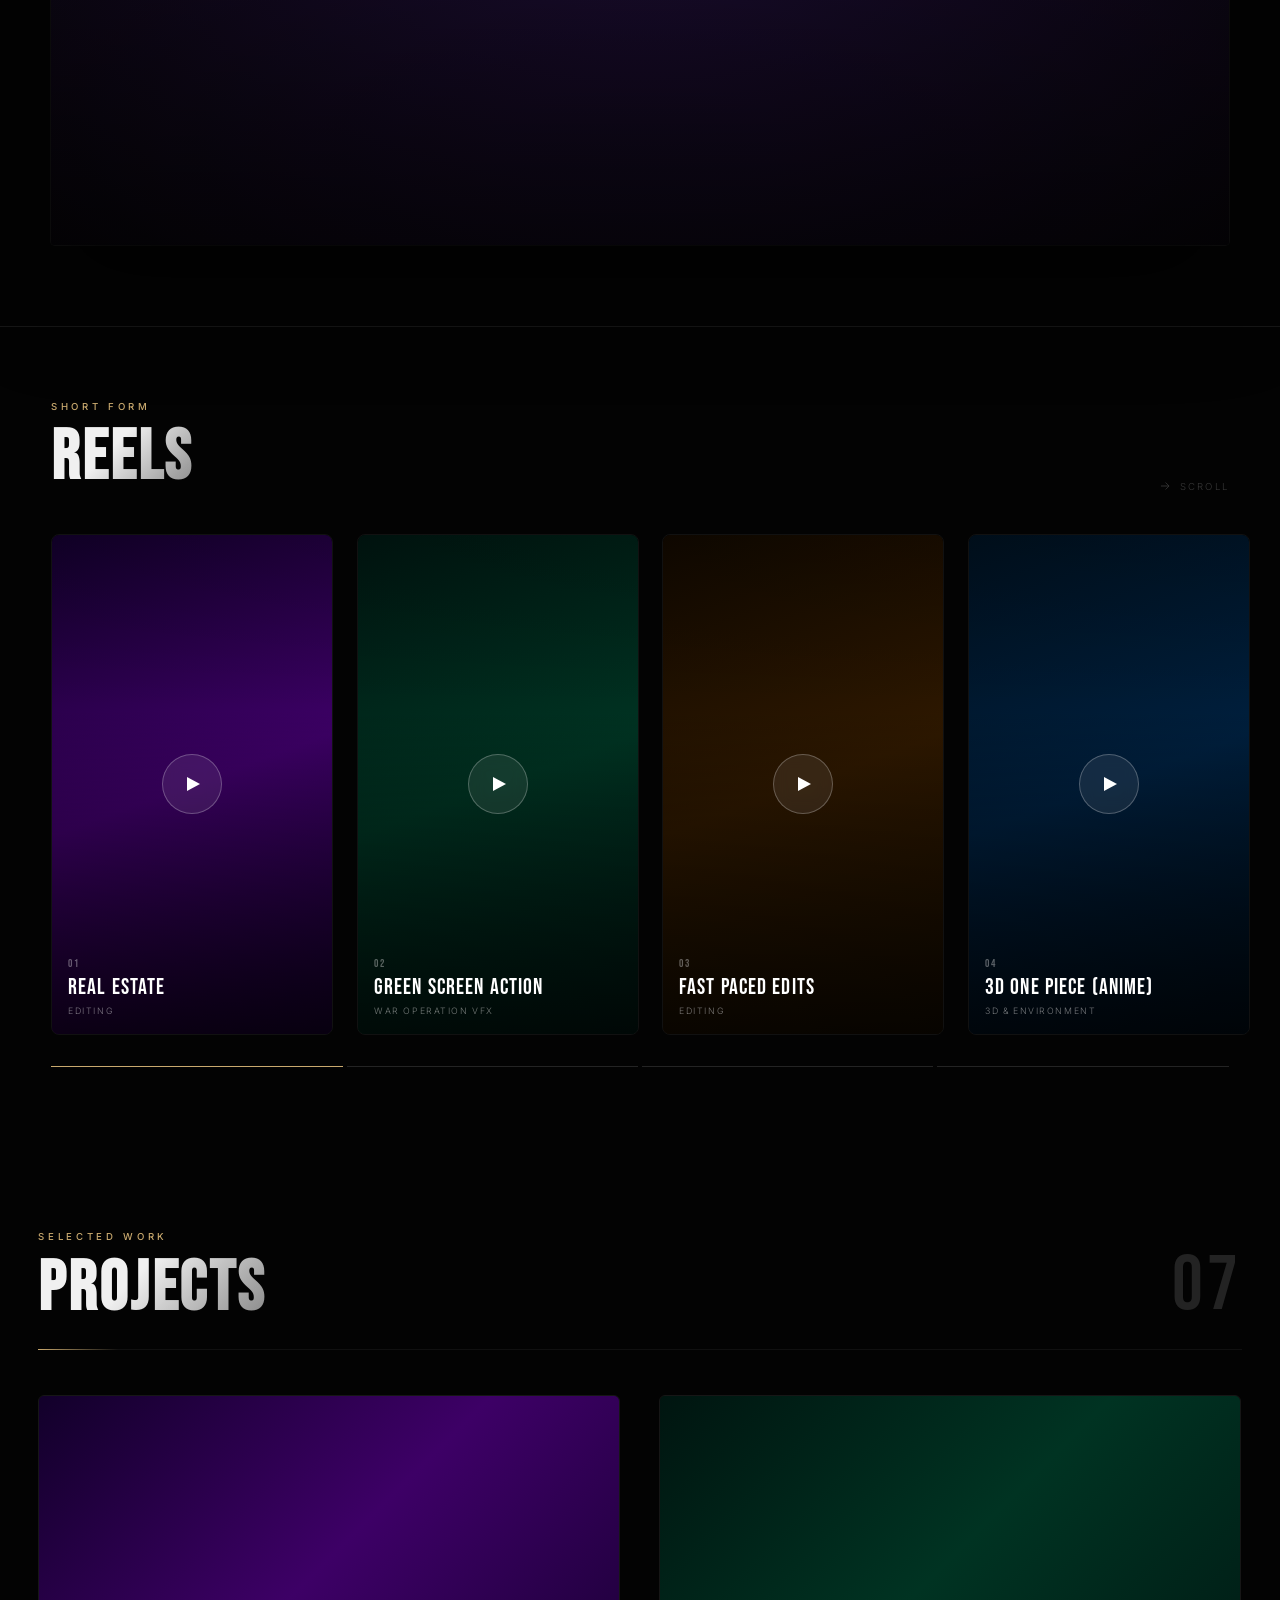
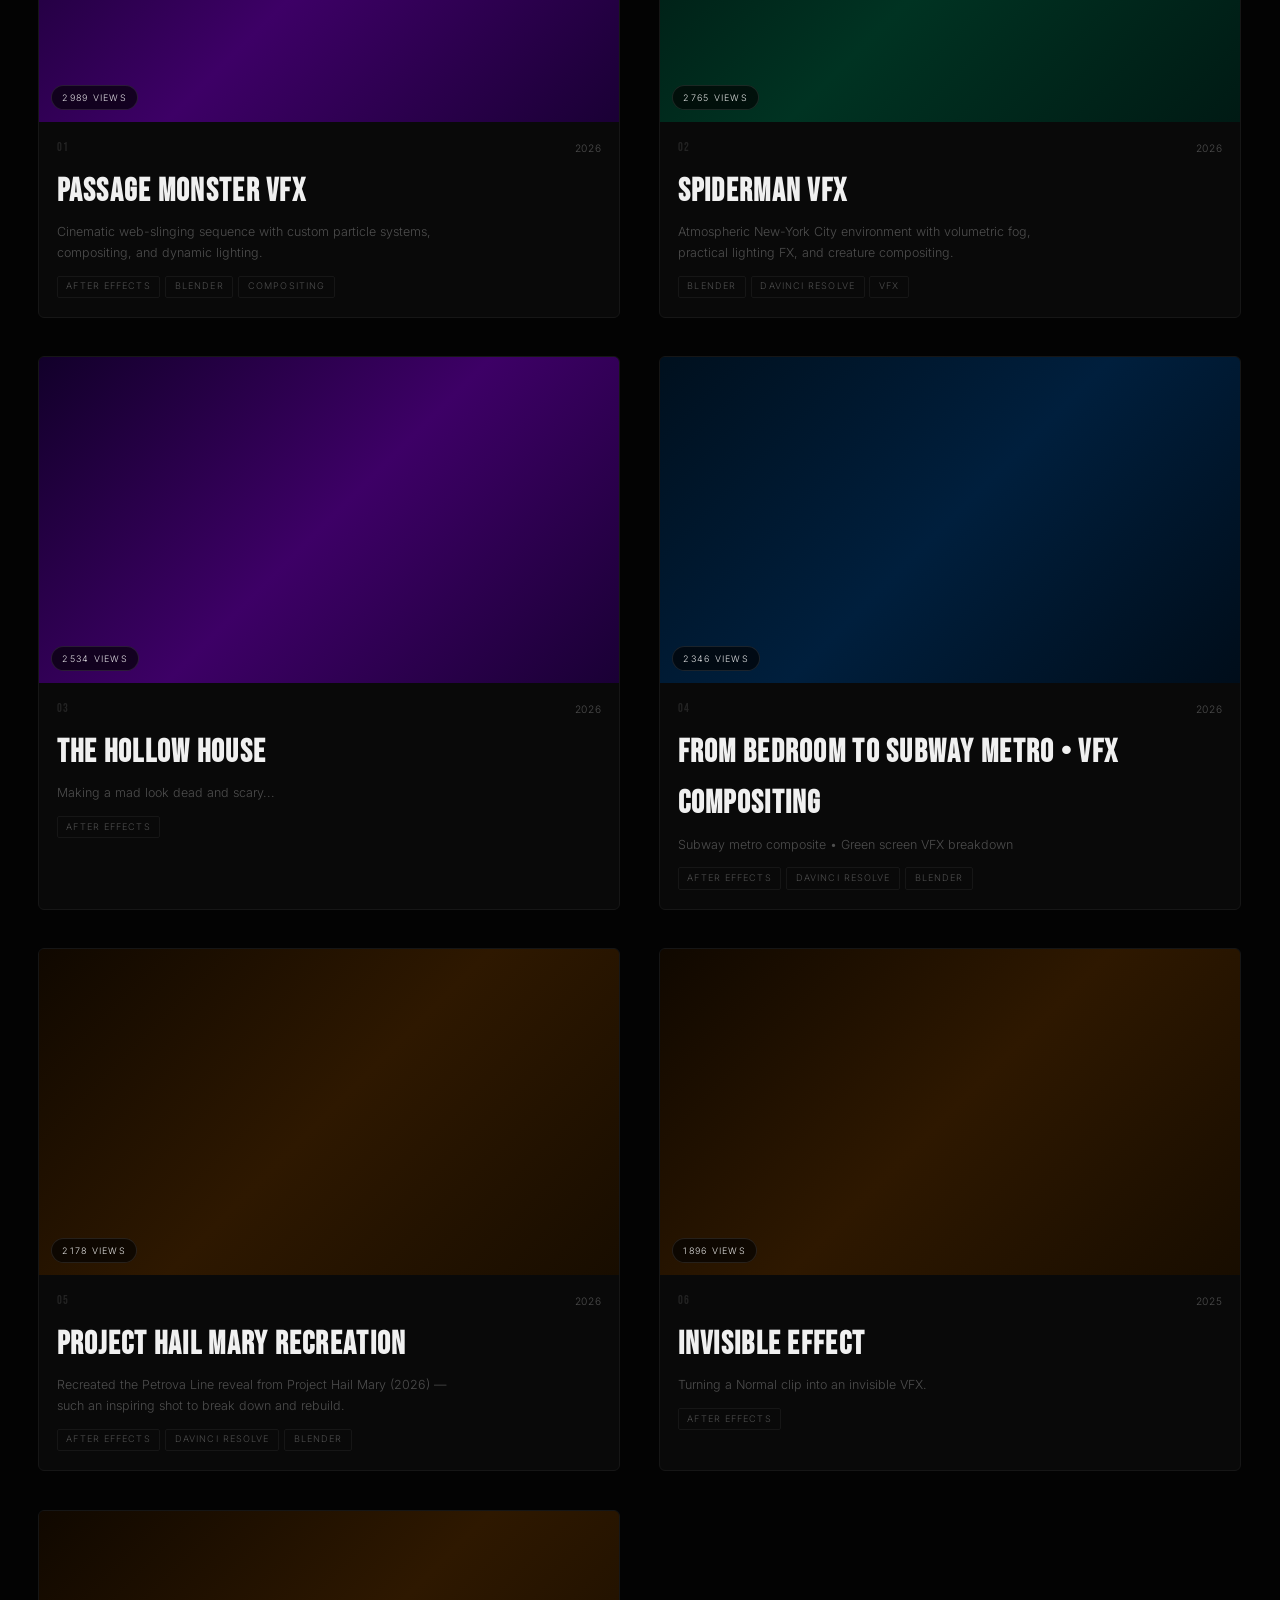
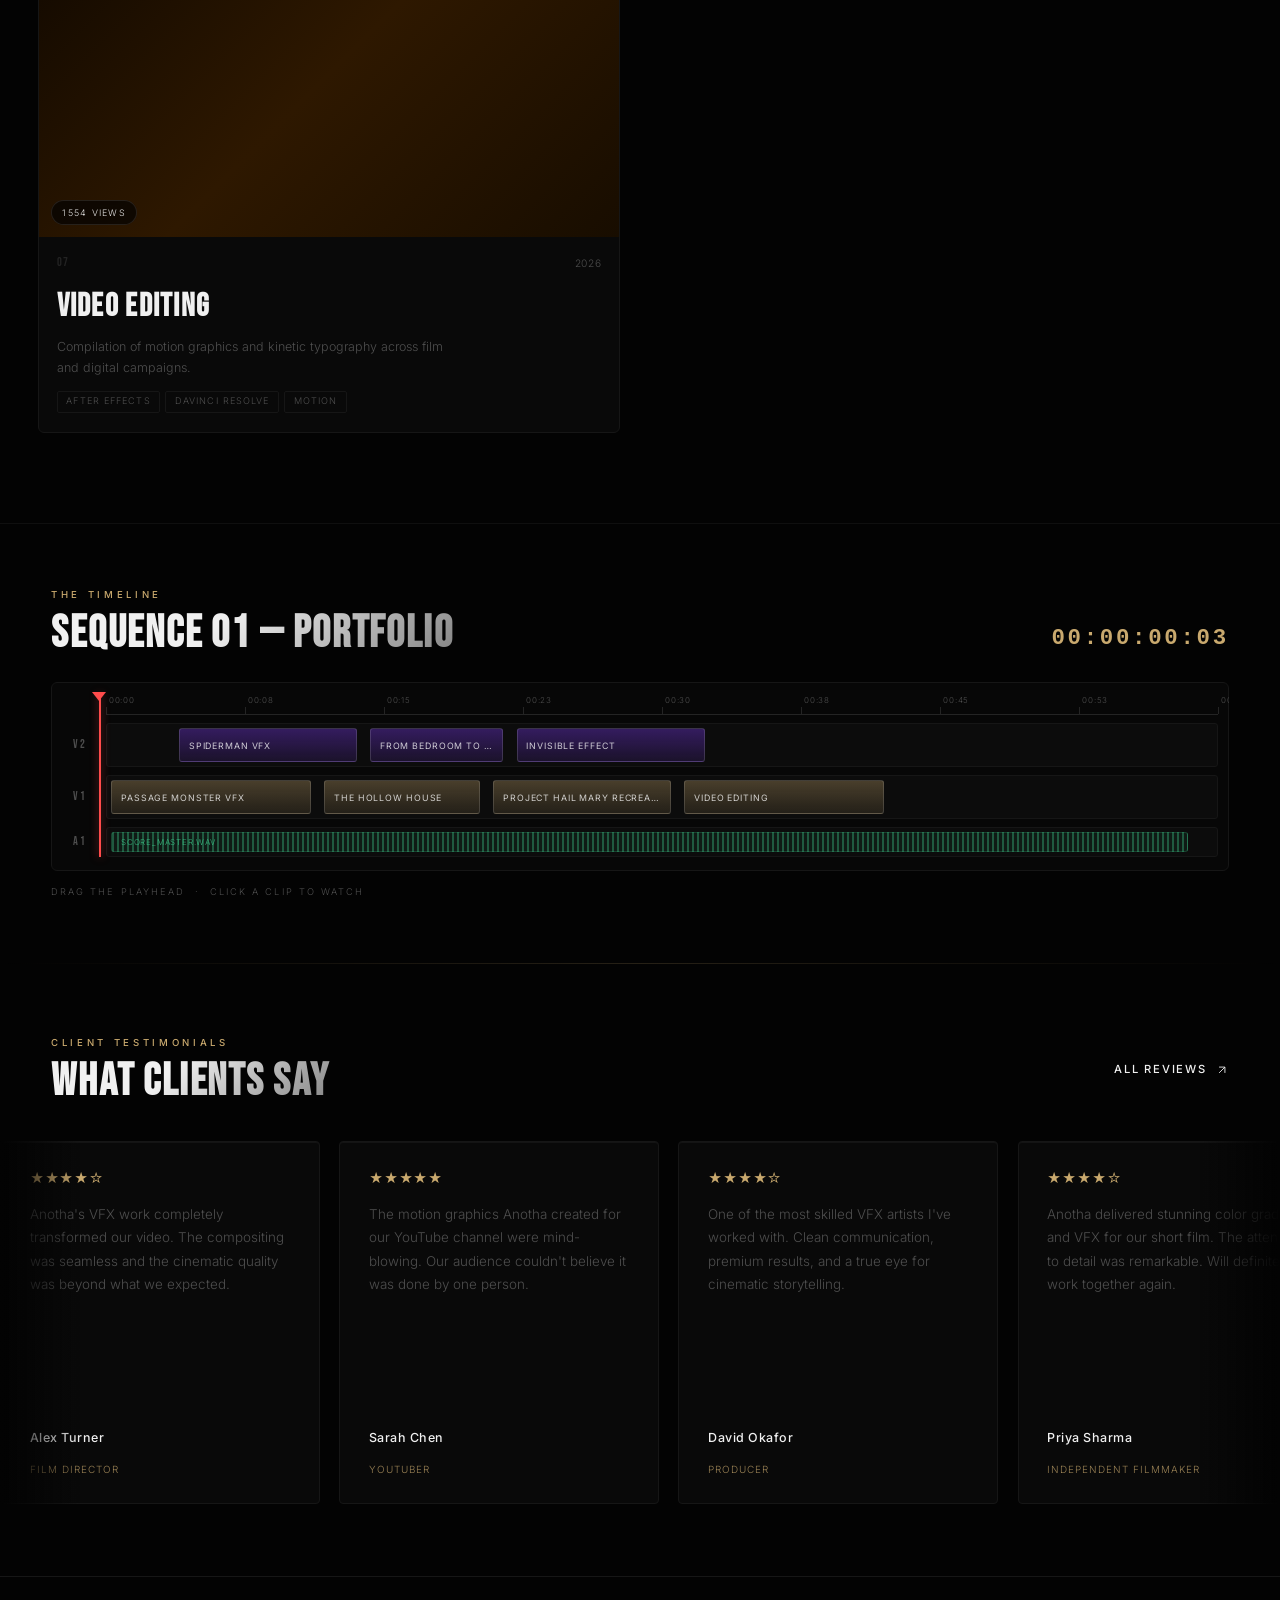
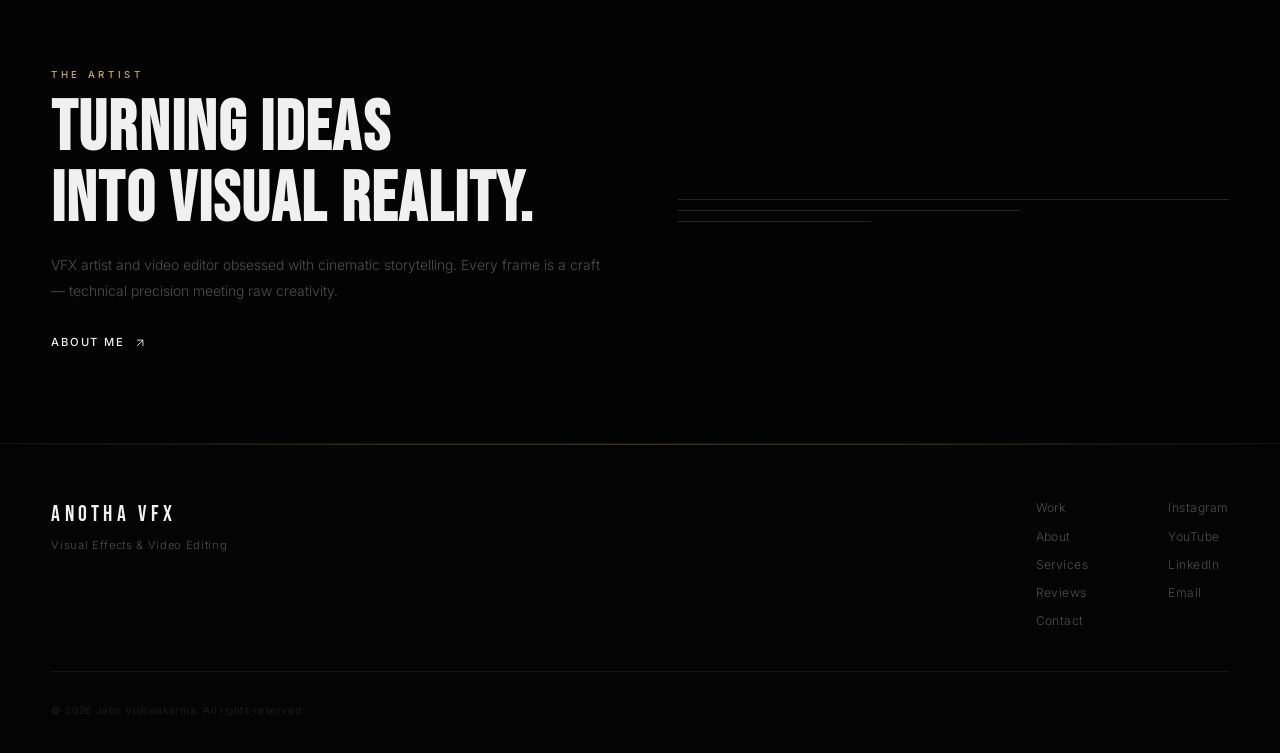
==== commit ea8929ce: "MS97" ====
--- a/index.html
+++ b/index.html
@@ -194,7 +194,7 @@
     </div>
 
     <!-- Giant ambient watermark — fills upper void, barely visible -->
-    <div class="hero-ambient" aria-hidden="true"><span class="hero-ambient-sub">MS</span>VFX<span class="hero-ambient-sub">09</span></div>
+    <div class="hero-ambient" aria-hidden="true"><span class="hero-ambient-sub">MS</span>VFX<span class="hero-ambient-sub">97</span></div>
 
     <!-- Floating availability badge -->
     <div class="hero-avail">
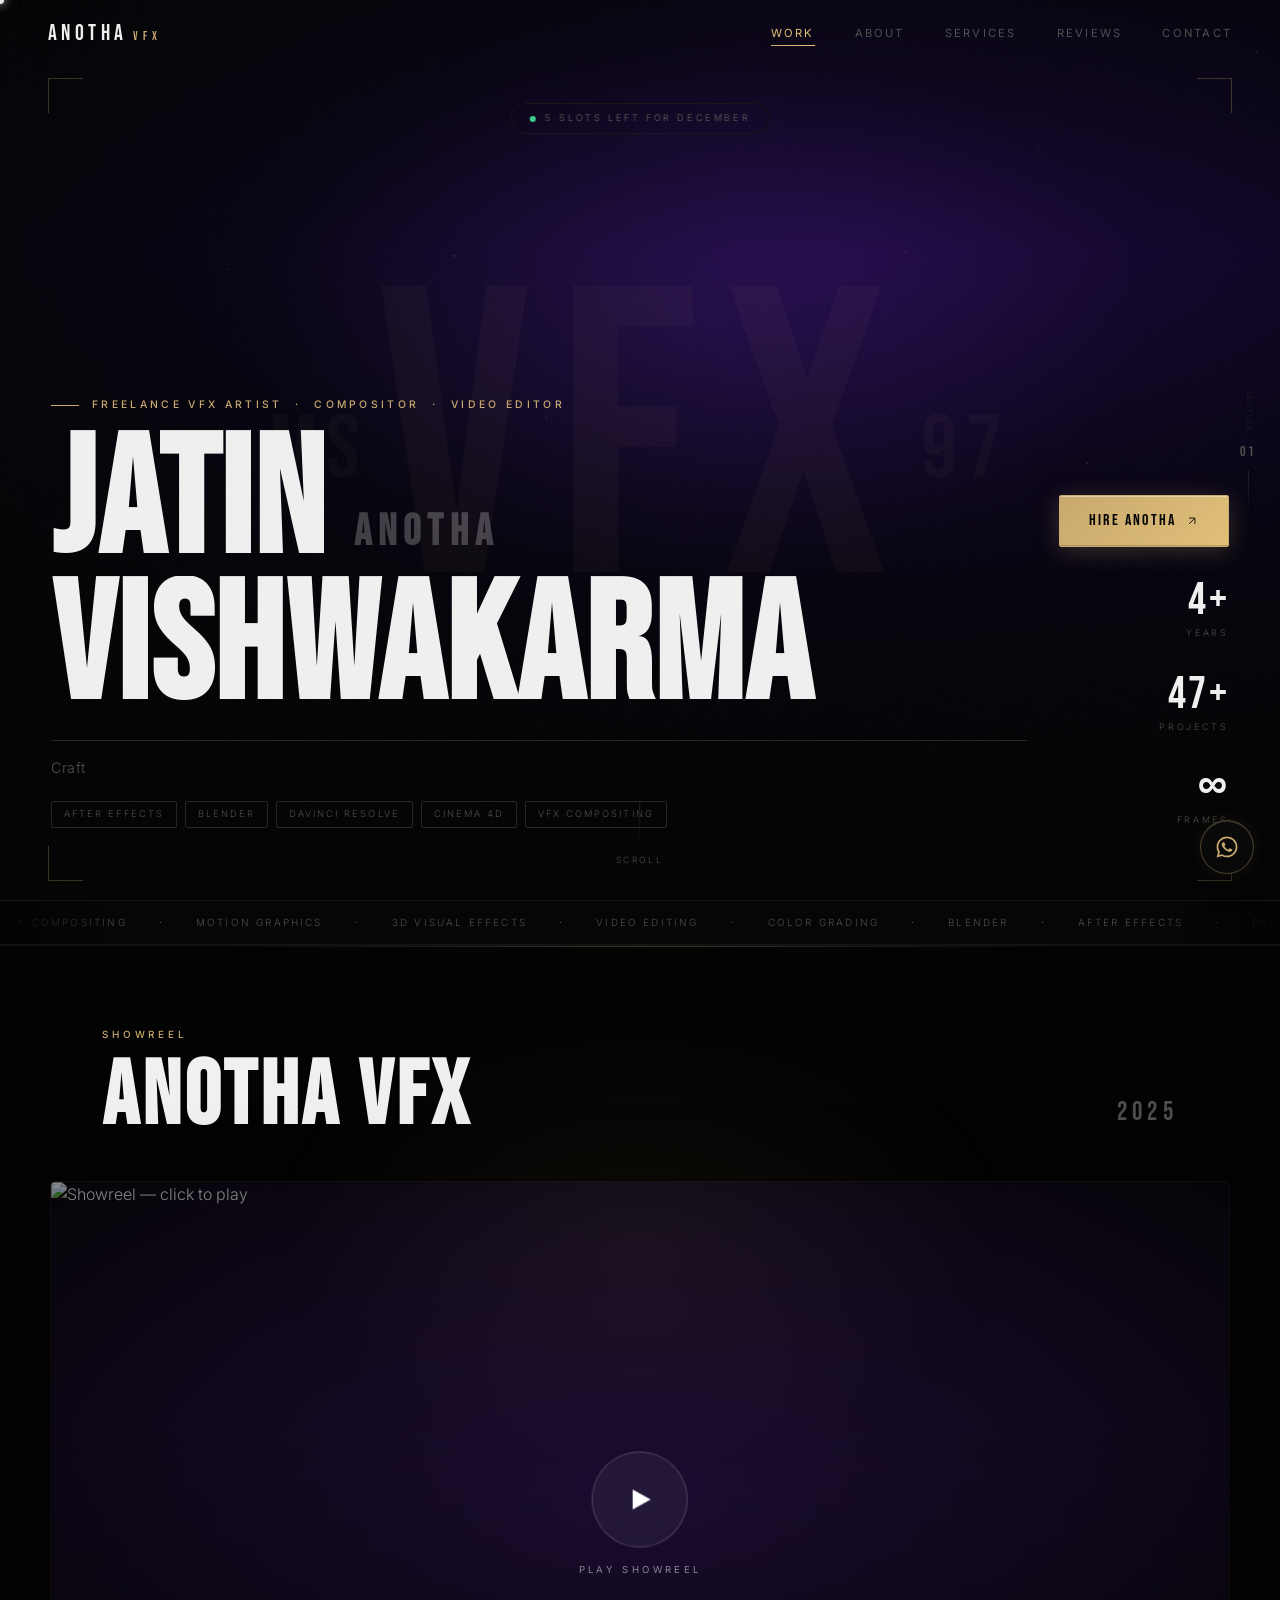
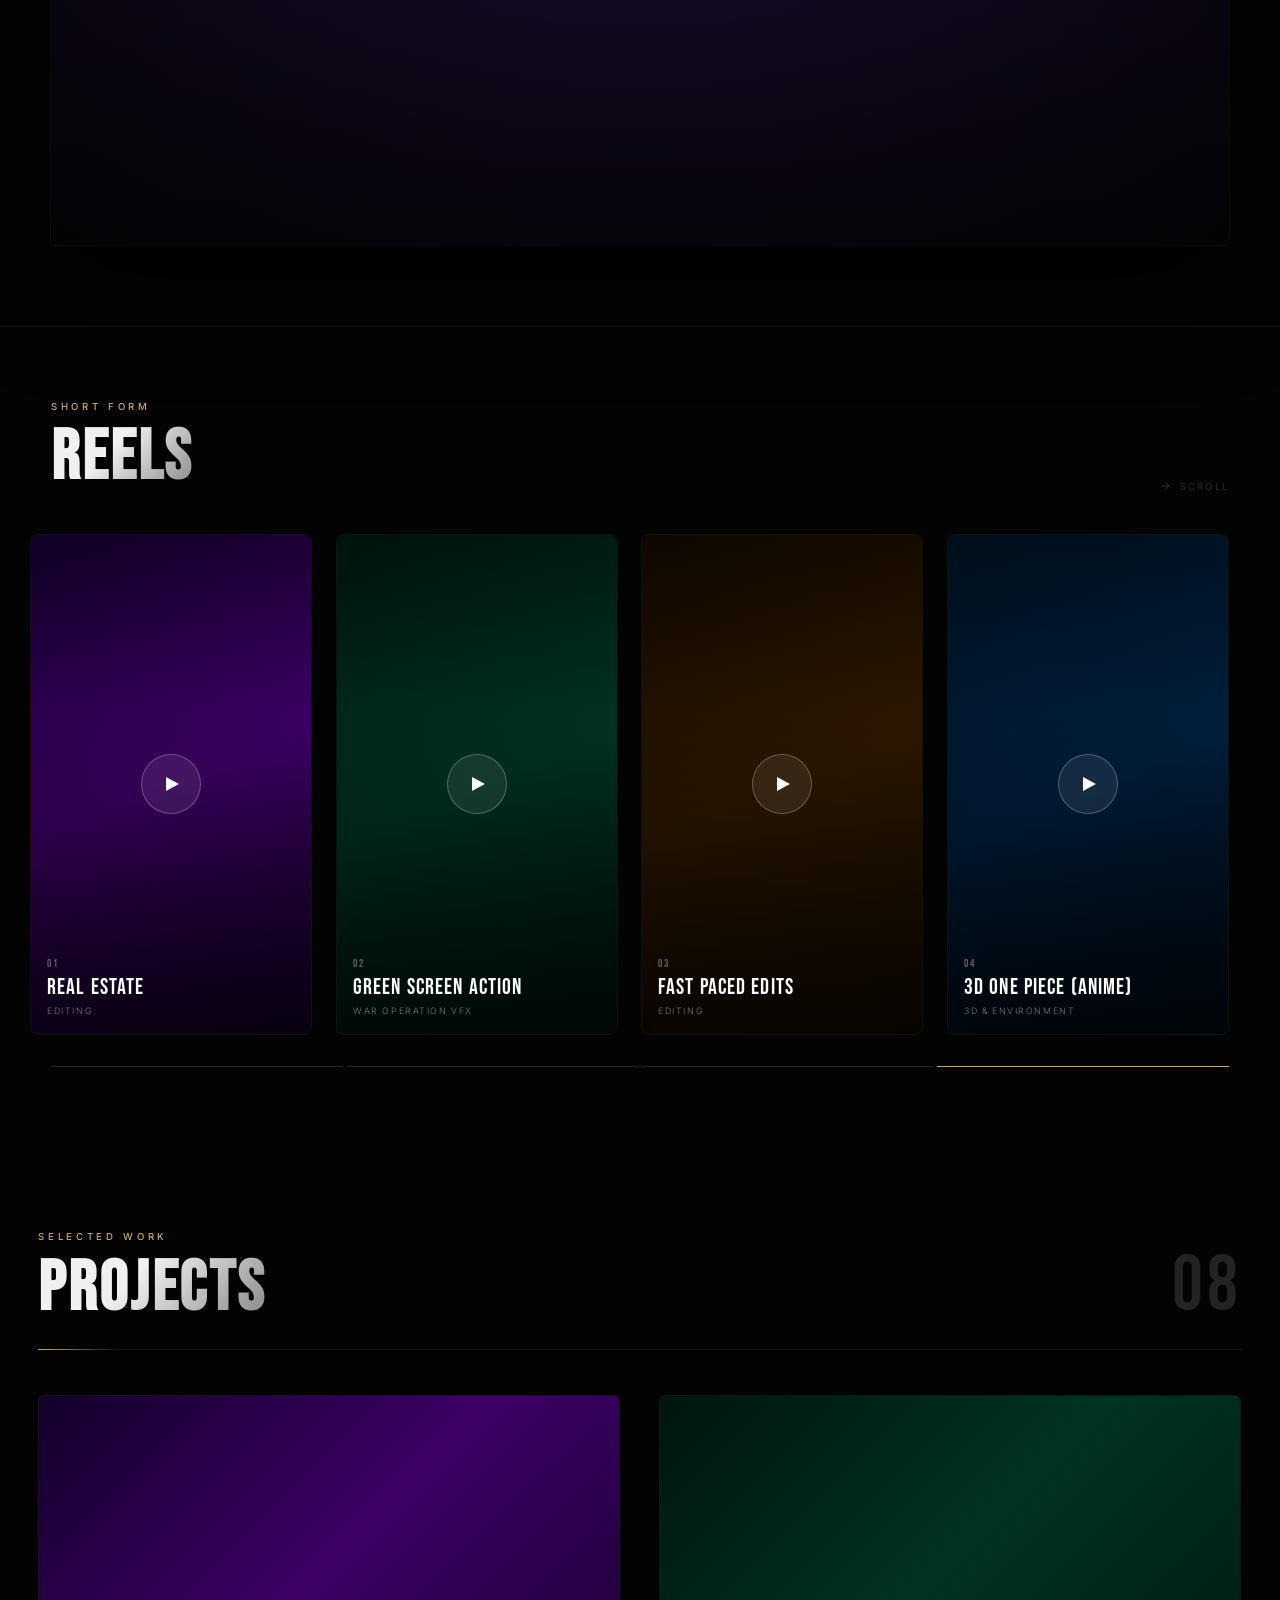
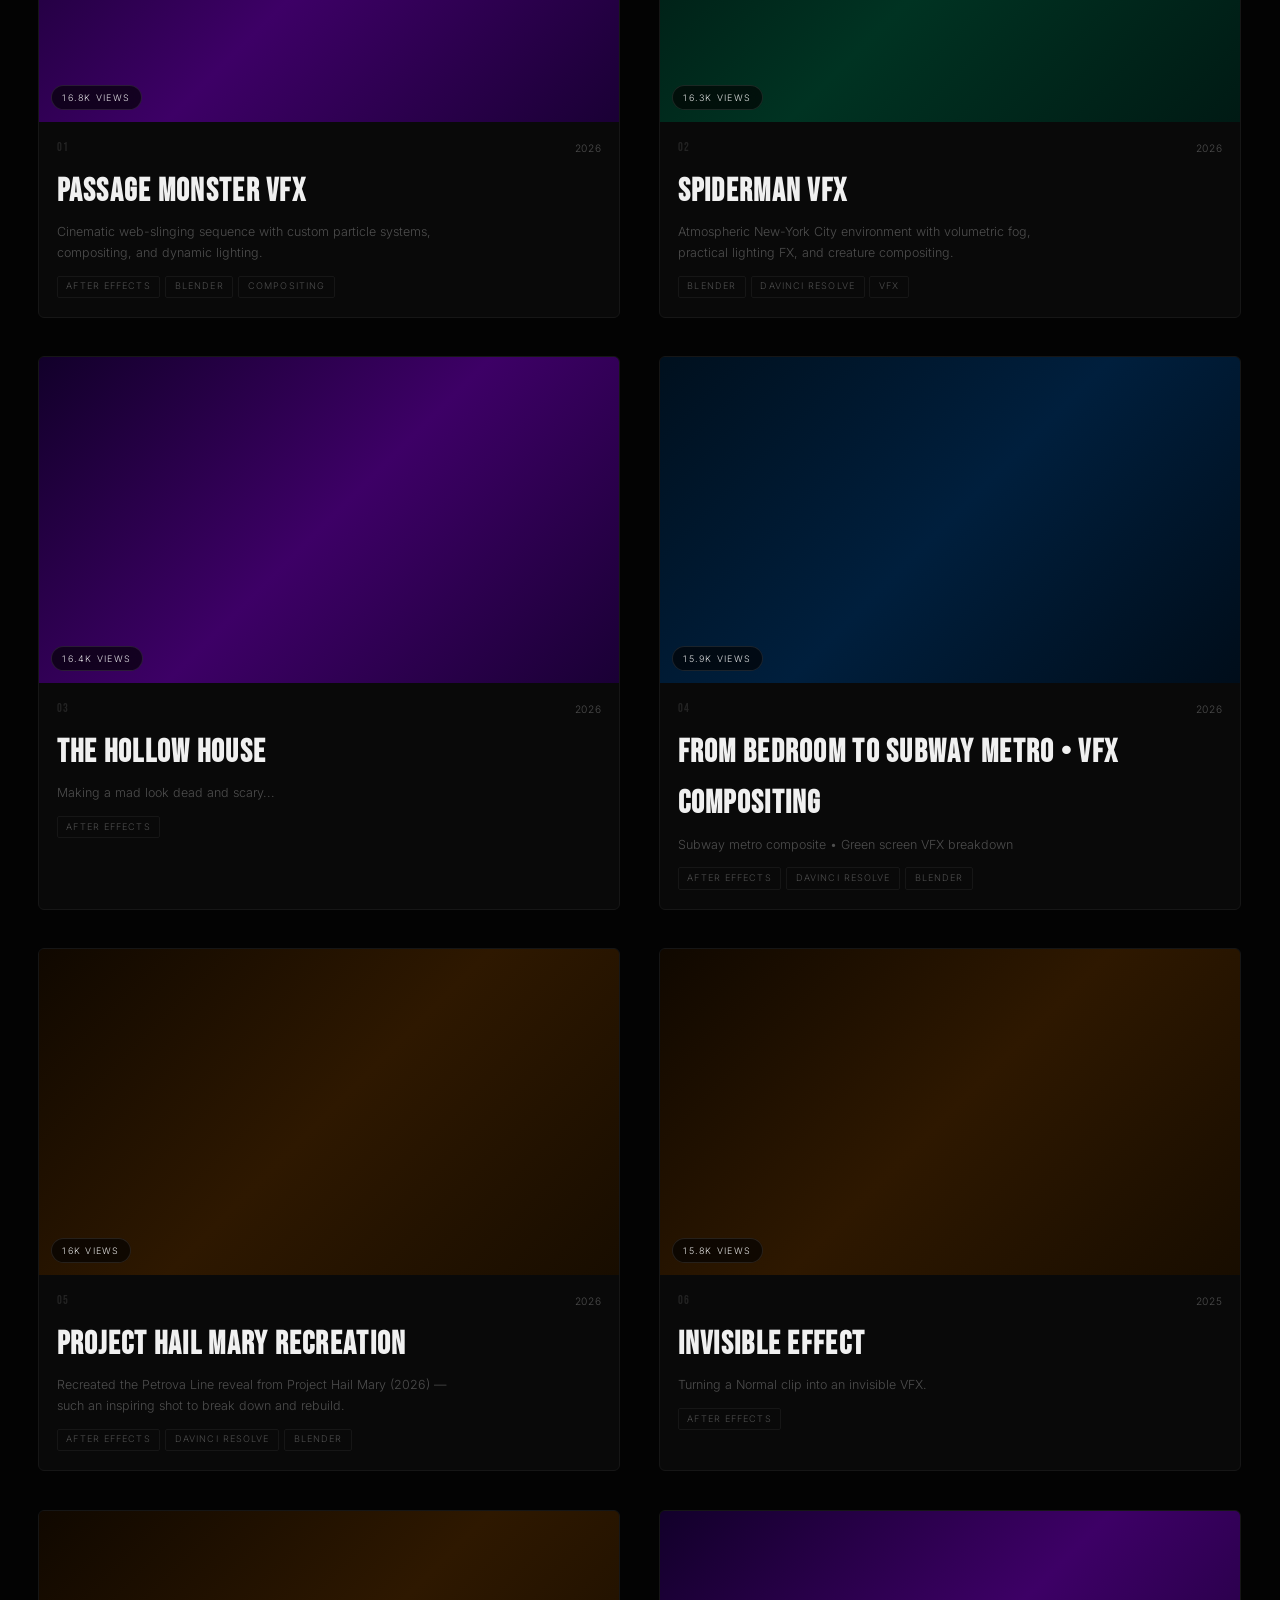
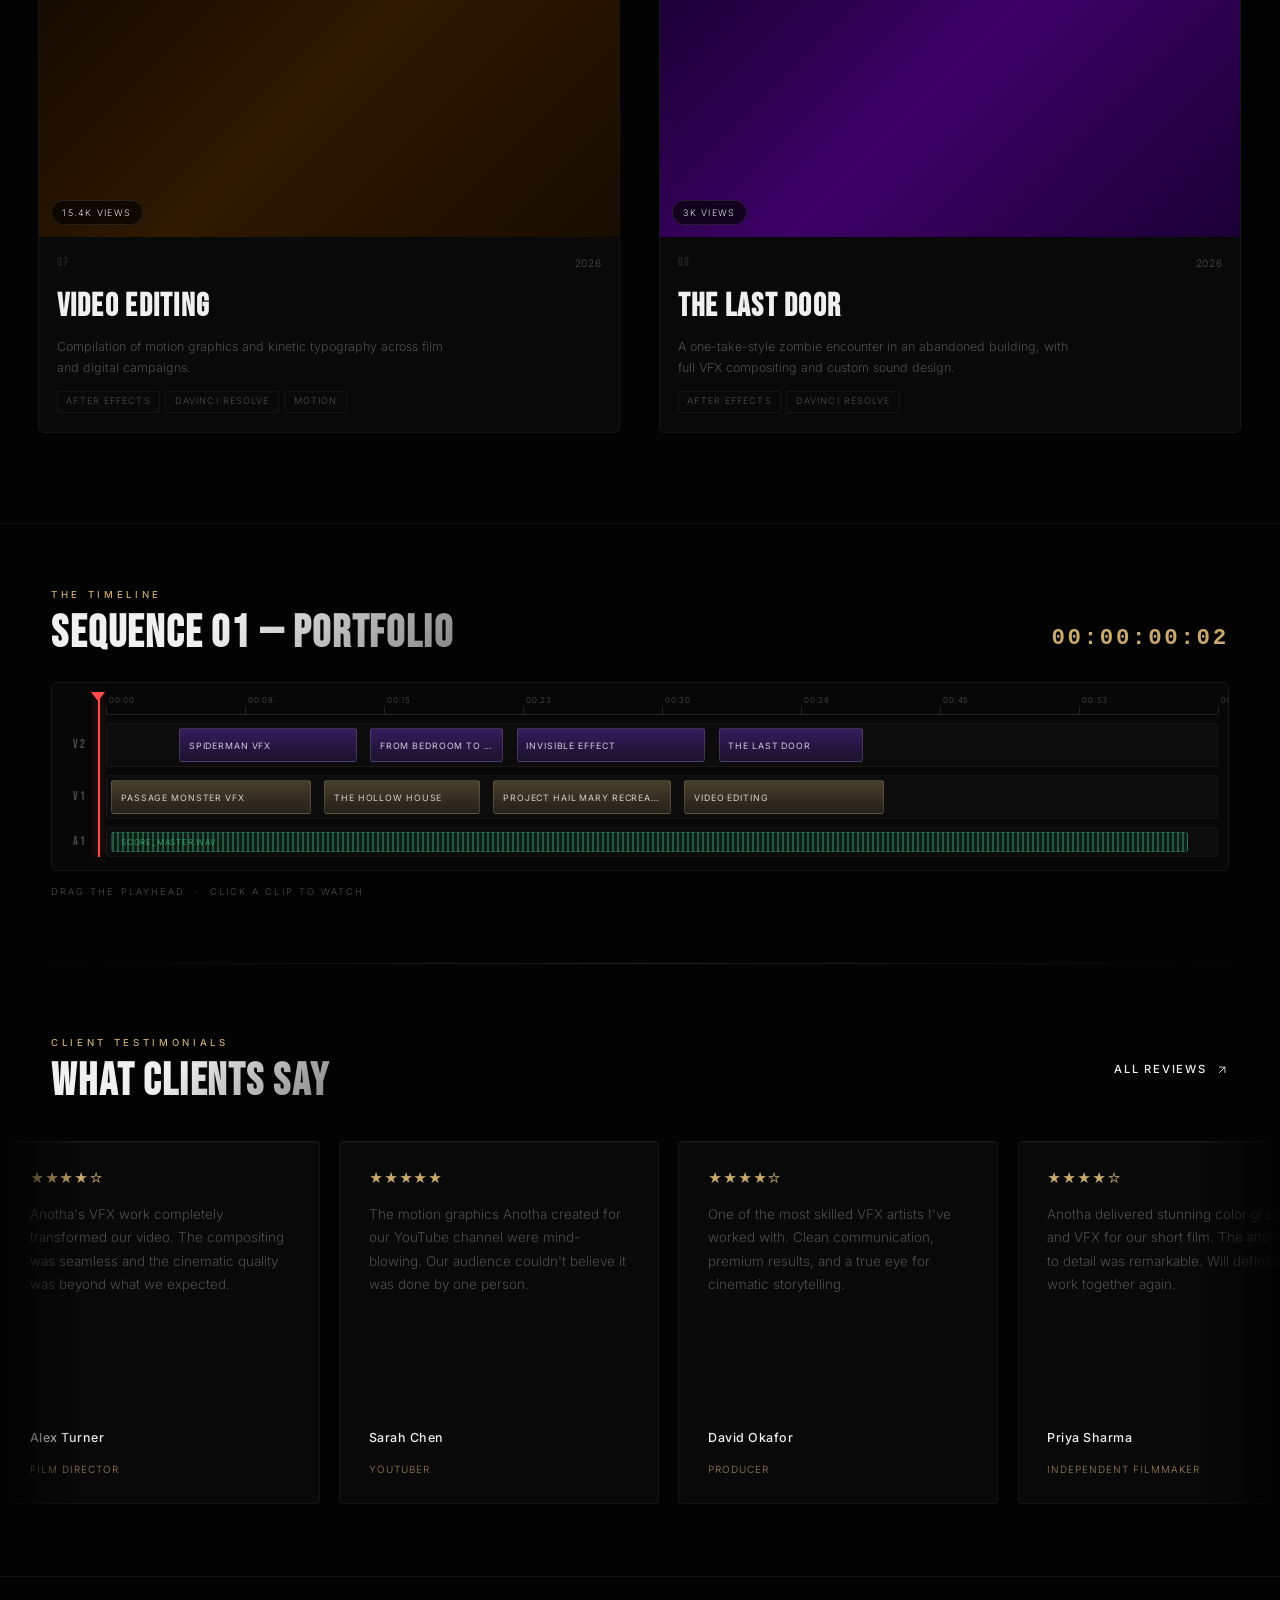
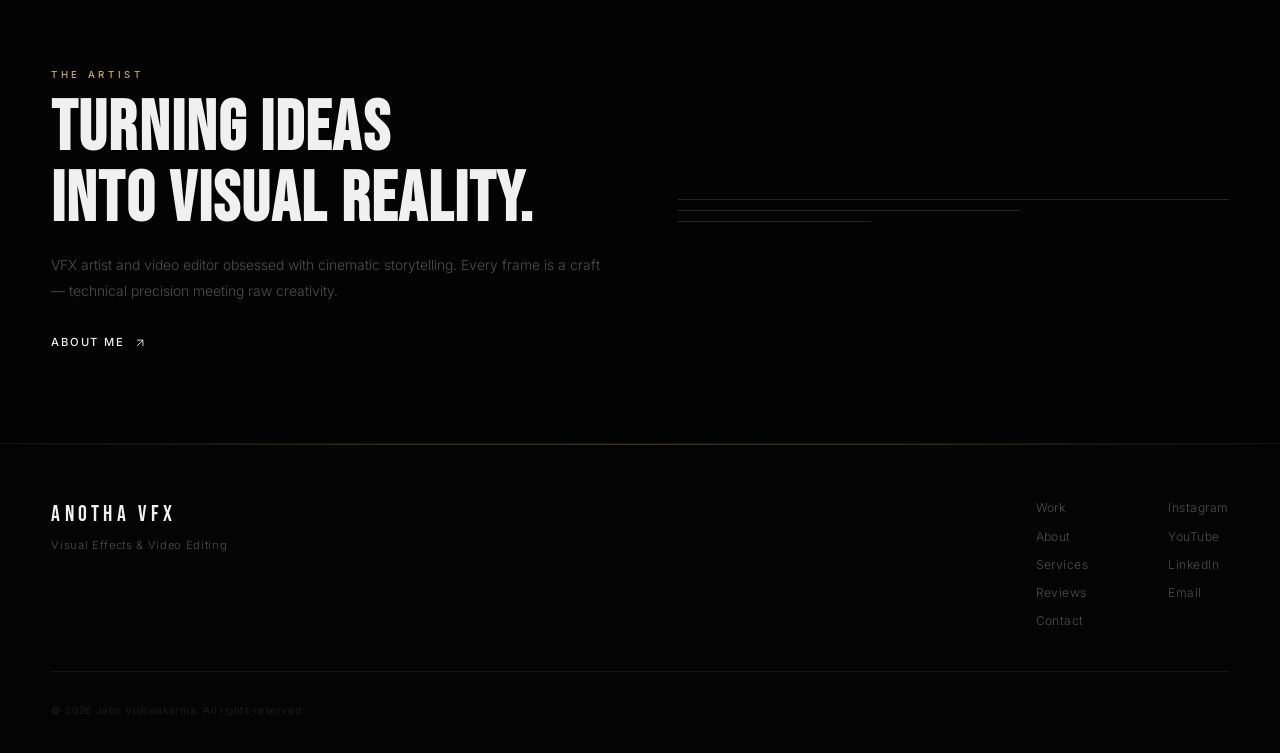
==== commit f89987b5: "uploaded a new video" ====
--- a/index.html
+++ b/index.html
@@ -72,7 +72,7 @@
         "name": "Jatin Vishwakarma",
         "alternateName": ["Anotha", "Anotha VFX"],
         "url": "https://anothavfx.com/about/",
-        "image": "https://anothavfx.com/assets/JATIN.png",
+        "image": "https://anothavfx.com/assets/ANOTHA.png",
         "jobTitle": "Freelance VFX Artist & Compositor",
         "worksFor": { "@id": "https://anothavfx.com/#studio" },
         "description": "Freelance VFX artist, compositor and video editor known online as Anotha VFX.",
